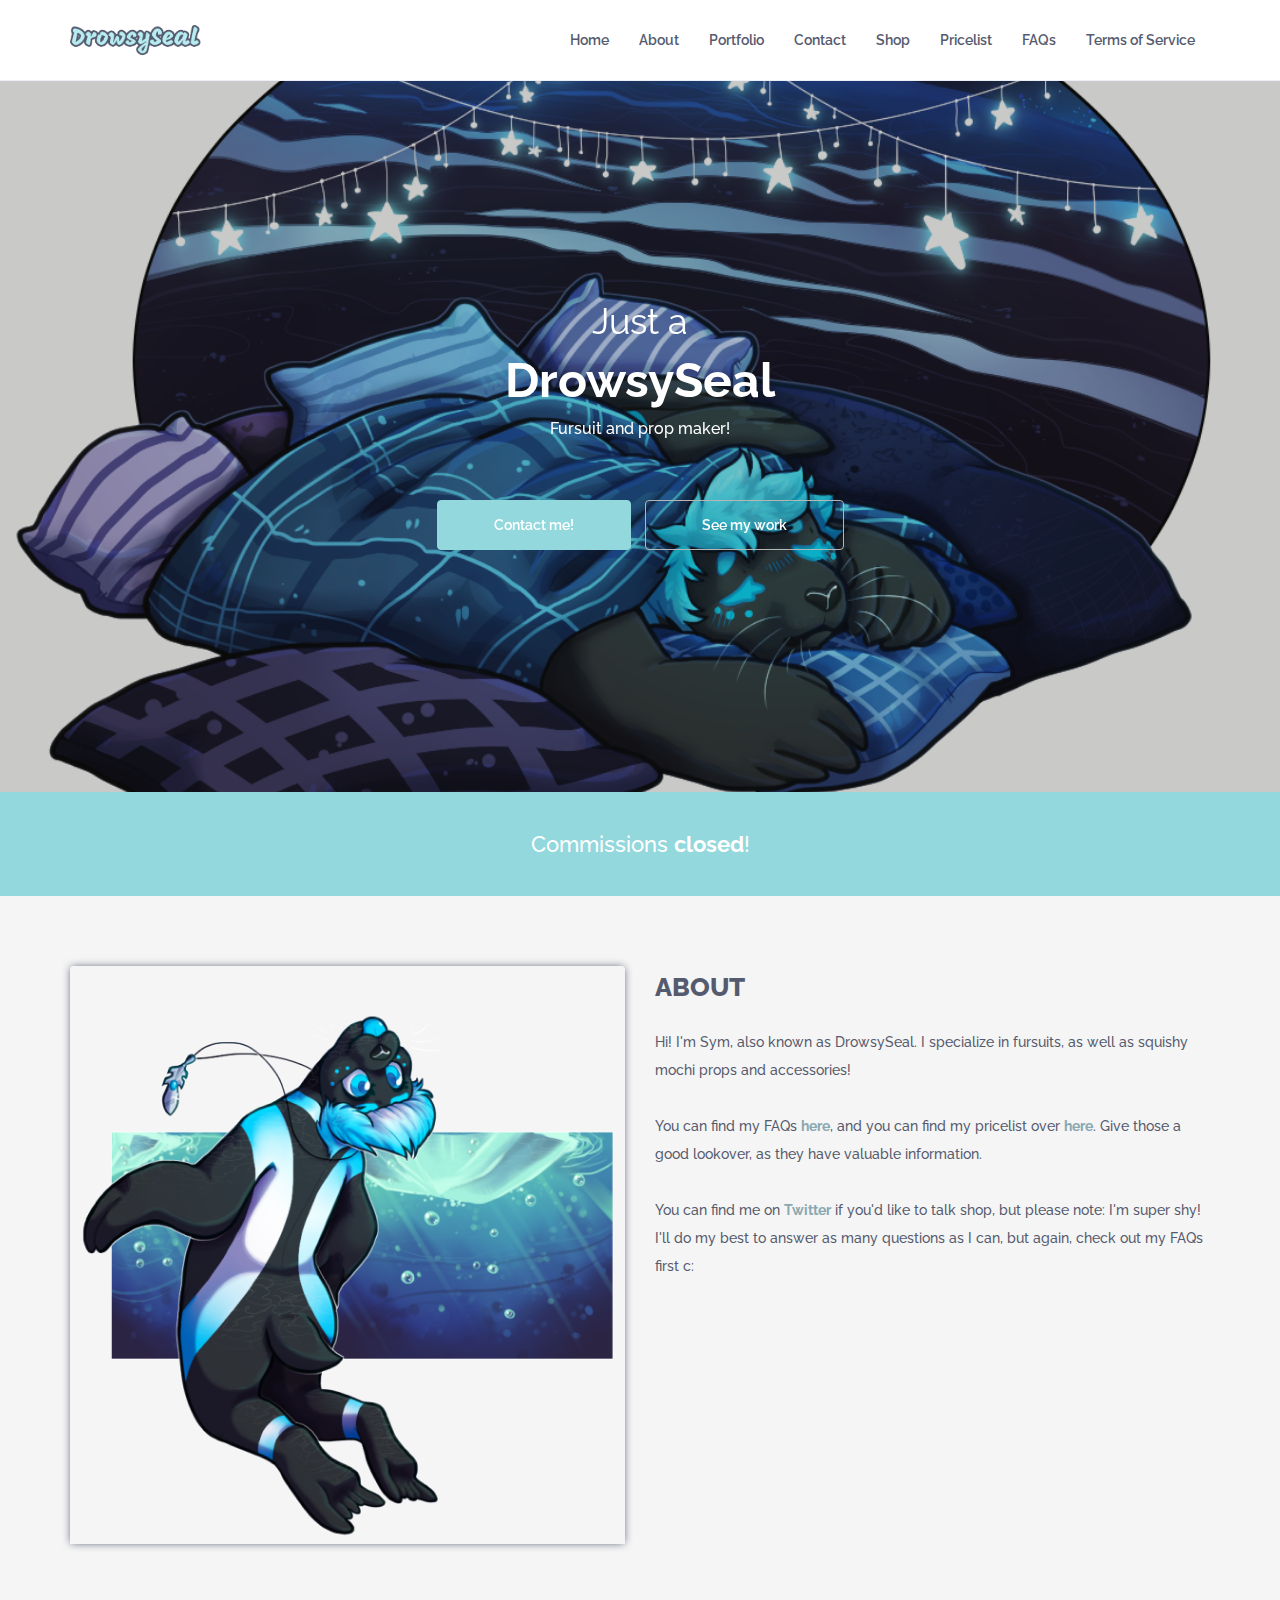
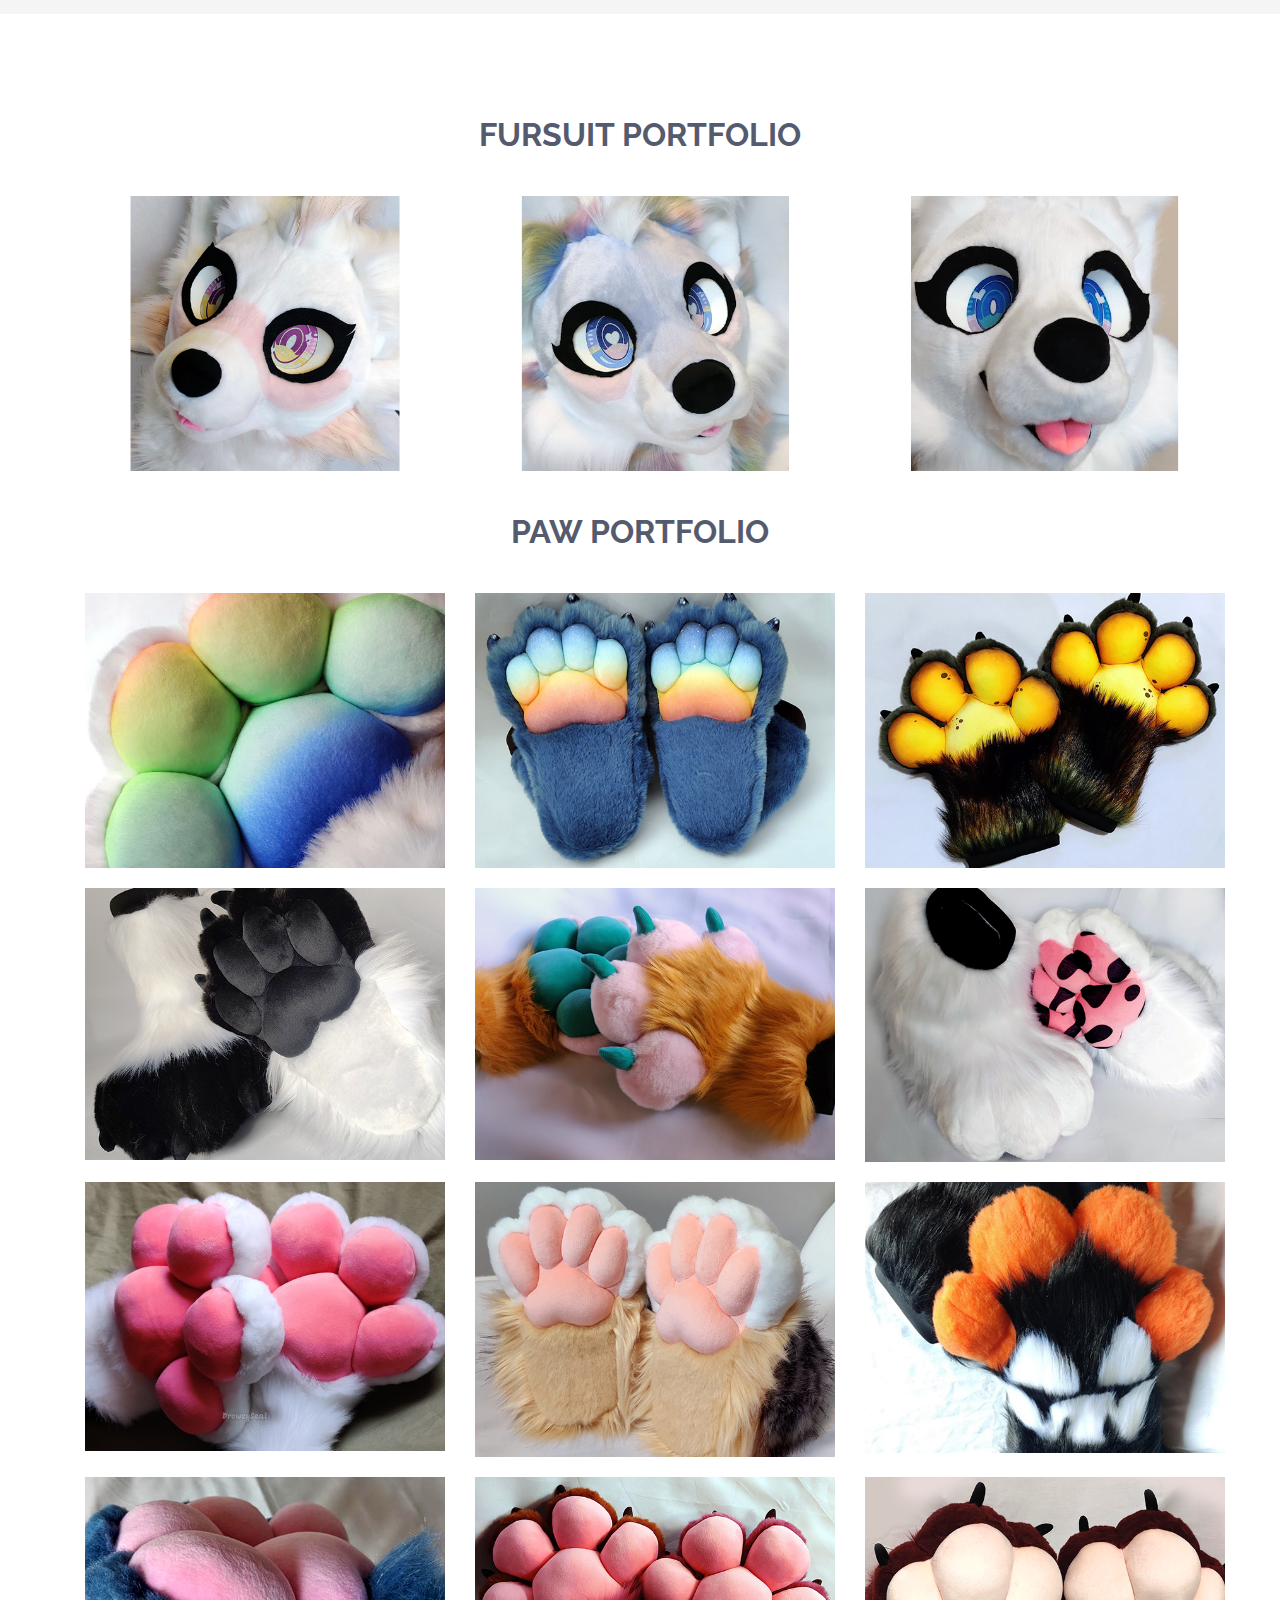
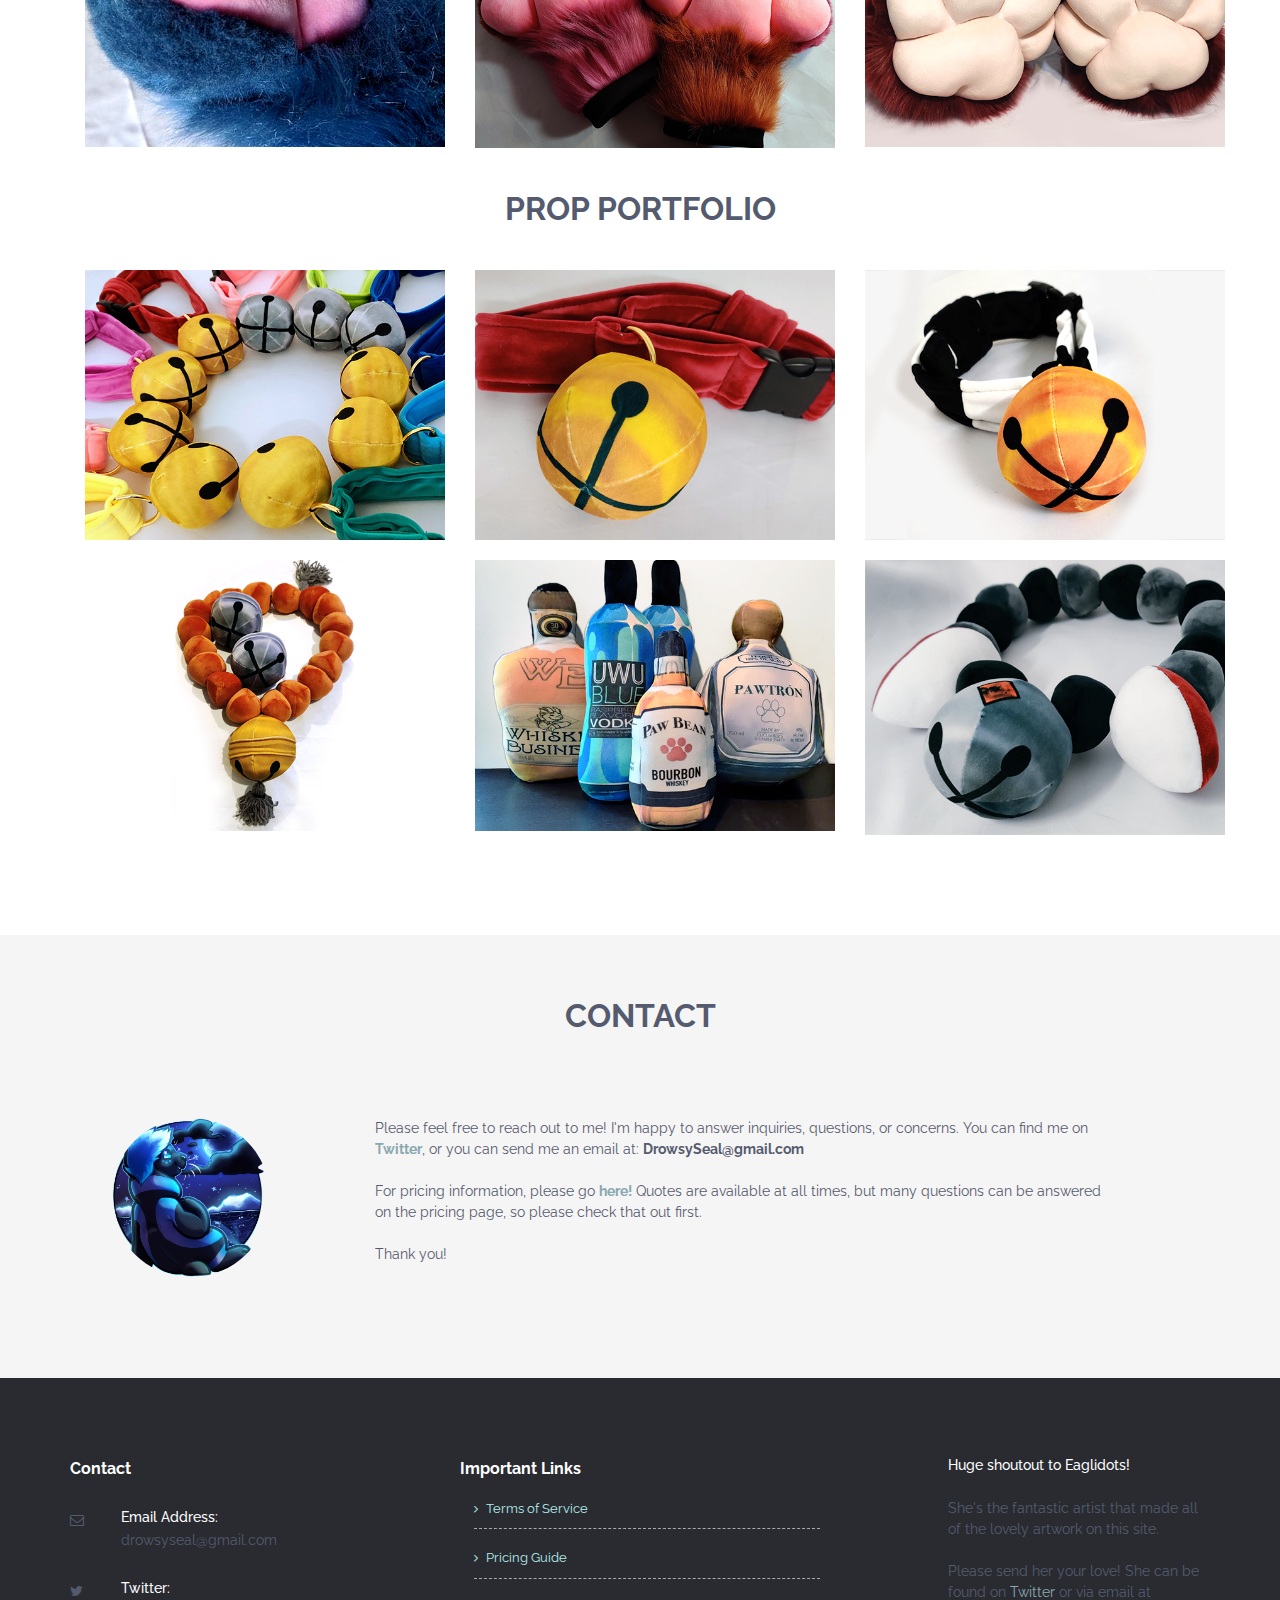
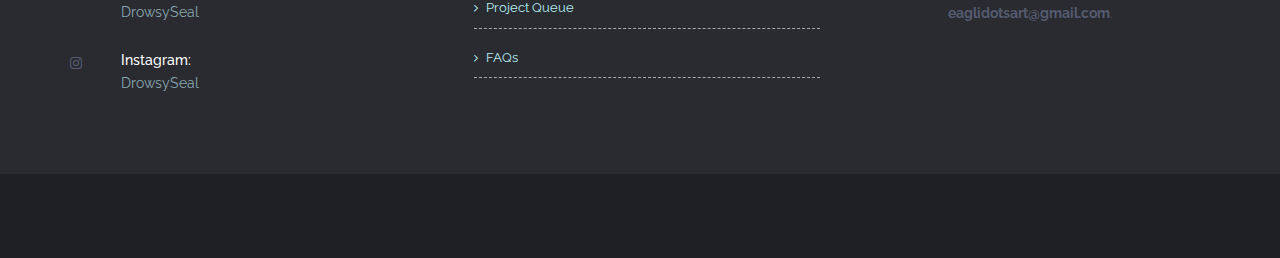
==== index.html @ 691f4ecc "Lil blurb" ====
<!doctype html>
<!--[if lt IE 7]>      <html class="no-js lt-ie9 lt-ie8 lt-ie7" lang=""> <![endif]-->
<!--[if IE 7]>         <html class="no-js lt-ie9 lt-ie8" lang=""> <![endif]-->
<!--[if IE 8]>         <html class="no-js lt-ie9" lang=""> <![endif]-->
<!--[if gt IE 8]><!--> <html class="no-js" lang="en"> <!--<![endif]-->
    <head>
        <meta charset="utf-8">
        <title>DrowsySeal</title>
        <meta name="description" content="">
        <meta name="viewport" content="width=device-width, initial-scale=1">
        <link rel="icon" type="image/png" href="favicon.ico">

        <!--Google Font link-->
        <link href="https://fonts.googleapis.com/css?family=Raleway:100,100i,200,200i,300,300i,400,400i,500,500i,600,600i,700,700i,800,800i,900,900i" rel="stylesheet">


        <link rel="stylesheet" href="assets/css/slick/slick.css"> 
        <link rel="stylesheet" href="assets/css/slick/slick-theme.css">
        <link rel="stylesheet" href="assets/css/animate.css">
        <link rel="stylesheet" href="assets/css/iconfont.css">
        <link rel="stylesheet" href="assets/css/font-awesome.min.css">
        <link rel="stylesheet" href="assets/css/bootstrap.css">
        <link rel="stylesheet" href="assets/css/magnific-popup.css">
        <link rel="stylesheet" href="assets/css/bootsnav.css">

        <!-- xsslider slider css -->


        <!--<link rel="stylesheet" href="assets/css/xsslider.css">-->




        <!--For Plugins external css-->
        <!--<link rel="stylesheet" href="assets/css/plugins.css" />-->

        <!--Theme custom css -->
        <link rel="stylesheet" href="assets/css/style.css">
        <!--<link rel="stylesheet" href="assets/css/colors/maron.css">-->

        <!--Theme Responsive css-->
        <link rel="stylesheet" href="assets/css/responsive.css" />

        <script src="assets/js/vendor/modernizr-2.8.3-respond-1.4.2.min.js"></script>
    </head>

    <body data-spy="scroll" data-target=".navbar-collapse">


        <!-- Preloader -->
        <div id="loading">
            <div id="loading-center">
                <div id="loading-center-absolute">
                    <div class="object" id="object_one"></div>
                    <div class="object" id="object_two"></div>
                    <div class="object" id="object_three"></div>
                    <div class="object" id="object_four"></div>
                </div>
            </div>
        </div><!--End off Preloader -->


        <div class="column">
            <!--Home page style-->


            <nav class="navbar navbar-default bootsnav navbar-fixed">
                <div class="container">
                    <!-- Start Header Navigation -->
                    <div class="navbar-header">
                        <button type="button" class="navbar-toggle" data-toggle="collapse" data-target="#navbar-menu">
                            <i class="fa fa-bars"></i>
                        </button>
                        <a class="navbar-brand" href="#home">
                            <img src="assets/images/logo.png" class="logo" alt="">
                            <!--<img src="assets/images/footer-logo.png" class="logo logo-scrolled" alt="">-->
                        </a>
                    </div>
                    <!-- End Header Navigation -->

                    <!-- navbar menu -->
                    <div class="collapse navbar-collapse" id="navbar-menu">
                        <ul class="nav navbar-nav navbar-right">
                            <li><a href="#home">Home</a></li>                  
                            <li><a href="#about">About</a></li>
                            <li><a href="#portfolio">Portfolio</a></li>
                            <li><a href="#contact">Contact</a></li>
                            <li><a href="https://drowsyseal.bigcartel.com/">Shop</a></li> 
                            <li><a href="/pricing.html">Pricelist</a></li> 
                            <li><a href="/faq.html">FAQs</a></li>  
                            <li><a href="/tos.html">Terms of Service</a></li>  
                        </ul>
                    </div><!-- /.navbar-collapse -->
                </div> 

            </nav>

            <!--Home Sections-->

            <section id="home" class="home bg-black fix">
                <div class="overlay"></div>
                <div class="container">
                    <div class="row">
                        <div class="main_home text-center">
                            <div class="col-md-12">
                                <div class="hello_slid">
                                    <div class="slid_item">
                                        <div class="home_text ">
                                            <h2 class="text-white">Just a</h2>
                                            <h1 class="text-white">DrowsySeal</h1>
                                            <h5 class="text-white">Fursuit and prop maker!</h3>
                                        </div>

                                        <div class="home_btns m-top-40" id="home-btns">
                                            <a href="#contact" class="btn btn-primary m-top-20">Contact me!</a>
                                            <a href="#portfolio" class="btn btn-default m-top-20">See my work</a>
                                        </div>
                                    </div><!-- End of slid item -->
                                </div>
                            </div>
                        </div>
                    </div><!--End of row-->
                </div><!--End of container -->
            </section> <!--End of Home Sections-->

            <div class=" fix bg-primary text-center p-top-40 p-bottom-30">
                <div class="col-md-12">
                    <h4 class="wow fadeInRight text-white" data-wow-duration="1s">
                        Commissions <strong>closed</strong>!
                    </h4>
                </div>
            </div>

            <!--About Section-->
            <section id="about" class="business bg-grey roomy-70">
                <div class="container">
                    <div class="row">
                        <div class="main_business">
                            <div class="col-md-6">
                                <div class="business_slid">
                                    <div class="slid_shap bg-grey"></div>
                                        <div class="business_item">
                                            <div class="business_img">
                                                <img src="assets/images/about-img.png" alt="Sym plush suit" />
                                            </div>
                                        </div>
                                </div>
                            </div>
                            
                            <div class="col-md-6">
                                <div class="business_item sm-m-top-50">
                                    <h2 class="text-uppercase">About</h2>
                                    <p class="m-top-20">Hi! I'm Sym, also known as DrowsySeal. I specialize in fursuits, as well as squishy mochi props and accessories!<br><br>

                                    You can find my FAQs <strong><a href="/faq.html">here</a></strong>, and you can find my pricelist over <strong><a href="/pricing.html">here</a></strong>. 
                                    Give those a good lookover, as they have valuable information.<br><br>

                                    You can find me on <strong><a href="https://twitter.com/DrowsySeal">Twitter</a></strong> if you'd like to talk shop, but please note: I'm super shy! 
                                    I'll do my best to answer as many questions as I can, but again, check out my FAQs first c:
                                    </p>
                                </div>
                            </div>
                        </div>
                    </div>
                </div>
            </section><!-- End of About section -->

            <!--Portfolio section-->
            <section id="portfolio" class="product">
                <div class="container">
                    <div class="main_product roomy-80">
                        <div class="head_title text-center fix">
                            <h2 class="text-uppercase">Fursuit Portfolio</h2>
                        </div>
                        <div class="item">
                            <div class="container">
                                <div class="row">
                                    <div class="col-sm-4">
                                        <div class="port_item xs-m-top-30">
                                            <div class="port_img">
                                                <img src="assets/images/shimmer.png" alt="" />
                                                <div class="port_overlay text-center">
                                                    <a href="assets/images/shimmer.png" class="popup-img">+</a>
                                                </div>
                                            </div>
                                        </div>
                                    </div>
                                    <div class="col-sm-4">
                                        <div class="port_item xs-m-top-30">
                                            <div class="port_img">
                                                <img src="assets/images/magicalgirl.jpg" alt="" />
                                                <div class="port_overlay text-center">
                                                    <a href="assets/images/magicalgirl.jpg" class="popup-img">+</a>
                                                </div>
                                            </div>
                                        </div>
                                    </div>
                                    <div class="col-sm-4">
                                        <div class="port_item xs-m-top-30">
                                            <div class="port_img">
                                                <img src="assets/images/whitecanine.jpg" alt="" />
                                                <div class="port_overlay text-center">
                                                    <a href="assets/images/whitecanine.jpg" class="popup-img">+</a>
                                                </div>
                                            </div>
                                        </div>
                                    </div>
                                    
                                </div>
                            </div>
                        </div>
                        <br><br>
                        <div class="head_title text-center fix">
                            <h2 class="text-uppercase">Paw Portfolio</h2>
                        </div>
                            <!-- Wrapper for slides -->
                                <div class="item active">
                                    <div class="container">
                                        <div class="row">
                                            <div class="col-sm-4">
                                                <div class="port_item xs-m-top-30">
                                                    <div class="port_img">
                                                        <img src="assets/images/rainbow.jpg" alt="" />
                                                        <div class="port_overlay text-center">
                                                            <a href="assets/images/rainbow.jpg" class="popup-img">+</a>
                                                        </div>
                                                    </div>
                                                </div>
                                            </div>
                                            <div class="col-sm-4">
                                                <div class="port_item xs-m-top-30">
                                                    <div class="port_img">
                                                        <img src="assets/images/sunset.jpg" alt="" />
                                                        <div class="port_overlay text-center">
                                                            <a href="assets/images/sunset.jpg" class="popup-img">+</a>
                                                        </div>
                                                    </div>
                                                </div>
                                            </div>
                                            <div class="col-sm-4">
                                                <div class="port_item xs-m-top-30">
                                                    <div class="port_img">
                                                        <img src="assets/images/pumpkin.jpg" alt="" />
                                                        <div class="port_overlay text-center">
                                                            <a href="assets/images/pumpkin.jpg" class="popup-img">+</a>
                                                        </div>
                                                    </div>
                                                </div>
                                            </div>
                                        </div>
                                    </div>
                                <br>
                                <div class="item">
                                    <div class="container">
                                        <div class="row">
                                            <div class="col-sm-4">
                                                <div class="port_item xs-m-top-30">
                                                    <div class="port_img">
                                                        <img src="assets/images/foxeh_blue.png" alt="" />
                                                        <div class="port_overlay text-center">
                                                            <a href="assets/images/foxeh_blue.png" class="popup-img">+</a>
                                                        </div>
                                                    </div>
                                                </div>
                                            </div>
                                            <div class="col-sm-4">
                                                <div class="port_item xs-m-top-30">
                                                    <div class="port_img">
                                                        <img src="assets/images/handpaws_Denny.jpg" alt="" />
                                                        <div class="port_overlay text-center">
                                                            <a href="assets/images/handpaws_Denny.jpg" class="popup-img">+</a>
                                                        </div>
                                                    </div>
                                                </div>
                                            </div>
                                            <div class="col-sm-4">
                                                <div class="port_item xs-m-top-30">
                                                    <div class="port_img">
                                                        <img src="assets/images/Spotty.jpg" alt="" />
                                                        <div class="port_overlay text-center">
                                                            <a href="assets/images/Spotty.jpg" class="popup-img">+</a>
                                                        </div>
                                                    </div>
                                                </div>
                                            </div>
                                        </div>
                                    </div>
                                </div>
                                <br>
                                <div class="item">
                                    <div class="container">
                                        <div class="row">
                                            <div class="col-sm-4">
                                                <div class="port_item xs-m-top-30">
                                                    <div class="port_img">
                                                        <img src="assets/images/handpaws_pm.png" alt="" />
                                                        <div class="port_overlay text-center">
                                                            <a href="assets/images/handpaws_pm.png" class="popup-img">+</a>
                                                        </div>
                                                    </div>
                                                </div>
                                            </div>
                                            <div class="col-sm-4">
                                                <div class="port_item xs-m-top-30">
                                                    <div class="port_img">
                                                        <img src="assets/images/beetlecat.jpg" alt="" />
                                                        <div class="port_overlay text-center">
                                                            <a href="assets/images/beetlecat.jpg" class="popup-img">+</a>
                                                        </div>
                                                    </div>
                                                </div>
                                            </div>
                                            <div class="col-sm-4">
                                                <div class="port_item xs-m-top-30">
                                                    <div class="port_img">
                                                        <img src="assets/images/handpaws_hw.jpg" alt="" />
                                                        <div class="port_overlay text-center">
                                                            <a href="assets/images/handpaws_hw.jpg" class="popup-img">+</a>
                                                        </div>
                                                    </div>
                                                </div>
                                            </div>
                                        </div>
                                    </div>
                                </div>
                                <br>
                                <div class="item">
                                    <div class="container">
                                        <div class="row">
                                            <div class="col-sm-4">
                                                <div class="port_item xs-m-top-30">
                                                    <div class="port_img">
                                                        <img src="assets/images/handpaws_closeup.png" alt="" />
                                                        <div class="port_overlay text-center">
                                                            <a href="assets/images/handpaws_closeup.png" class="popup-img">+</a>
                                                        </div>
                                                    </div>
                                                </div>
                                            </div>
                                            <div class="col-sm-4">
                                                <div class="port_item xs-m-top-30">
                                                    <div class="port_img">
                                                        <img src="assets/images/handpaws_IG.png" alt="" />
                                                        <div class="port_overlay text-center">
                                                            <a href="assets/images/handpaws_IG.png" class="popup-img">+</a>
                                                        </div>
                                                    </div>
                                                </div>
                                            </div>
                                            <div class="col-sm-4">
                                                <div class="port_item xs-m-top-30">
                                                    <div class="port_img">
                                                        <img src="assets/images/angryzack.png" alt="" />
                                                        <div class="port_overlay text-center">
                                                            <a href="assets/images/angryzack.png" class="popup-img">+</a>
                                                        </div>
                                                    </div>
                                                </div>
                                            </div> 
                                         </div>
                                     </div>
                                </div>
                                
                        </div>

                        <div class="head_title text-center fix">
                            <br><br>
                            <h2 class="text-uppercase">Prop Portfolio</h2>
                        </div>
                            <!-- Wrapper for slides -->
                                <div class="item active">
                                    <div class="container">
                                        <div class="row">
                                            <div class="col-sm-4">
                                                <div class="port_item xs-m-top-30">
                                                    <div class="port_img">
                                                        <img src="assets/images/collars_all.jpg" alt="" />
                                                        <div class="port_overlay text-center">
                                                            <a href="assets/images/collars_all.jpg" class="popup-img">+</a>
                                                        </div>
                                                    </div>
                                                </div>
                                            </div>
                                            <div class="col-sm-4">
                                                <div class="port_item xs-m-top-30">
                                                    <div class="port_img">
                                                        <img src="assets/images/collar_red.jpg" alt="" />
                                                        <div class="port_overlay text-center">
                                                            <a href="assets/images/collar_red.jpg" class="popup-img">+</a>
                                                        </div>
                                                    </div>
                                                </div>
                                            </div>
                                            <div class="col-sm-4">
                                                <div class="port_item xs-m-top-30">
                                                    <div class="port_img">
                                                        <img src="assets/images/Jackodoll.png" alt="" />
                                                        <div class="port_overlay text-center">
                                                            <a href="assets/images/Jackodoll.png" class="popup-img">+</a>
                                                        </div>
                                                    </div>
                                                </div>
                                            </div>
                                        </div>
                                    </div>
                                </div><br>
                                <div class="item">
                                    <div class="container">
                                        <div class="row">
                                            <div class="col-sm-4">
                                                <div class="port_item xs-m-top-30">
                                                    <div class="port_img">
                                                        <img src="assets/images/harledane92.png" alt="" />
                                                        <div class="port_overlay text-center">
                                                            <a href="assets/images/harledane92.png" class="popup-img">+</a>
                                                        </div>
                                                    </div>
                                                </div>
                                            </div>
                                            <div class="col-sm-4">
                                                <div class="port_item xs-m-top-30">
                                                    <div class="port_img">
                                                        <img src="assets/images/booze_all.png" alt="" />
                                                        <div class="port_overlay text-center">
                                                            <a href="assets/images/booze_all.png" class="popup-img">+</a>
                                                        </div>
                                                    </div>
                                                </div>
                                            </div>
                                            <div class="col-sm-4">
                                                <div class="port_item xs-m-top-30">
                                                    <div class="port_img">
                                                        <img src="assets/images/greyrooms.png" alt="" />
                                                        <div class="port_overlay text-center">
                                                            <a href="assets/images/greyrooms.png" class="popup-img">+</a>
                                                        </div>
                                                    </div>
                                                </div>
                                            </div>
                                        </div>
                                    </div>
                                </div>
                                <br>
                </div><!-- End off container -->
            </section><!-- End off Product section -->



            <!--Contact section-->
            <section id="contact" class="test bg-grey roomy-60 fix">
                <div class="container">
                    <div class="row">                        
                        <div class="main_test fix">

                            <div class="col-md-12 col-sm-12 col-xs-12">
                                <div class="head_title text-center fix">
                                    <h2 class="text-uppercase">Contact</h2>
                                </div>
                            </div>

                            <div class="col-md-12">
                                <div class="test_item fix">
                                    <div class="item_img">
                                        <img class="img-circle" src="assets/images/sym.png" alt="" />
                                    </div>

                                    <div class="item_text">
                                        <p>Please feel free to reach out to me! I'm happy to answer inquiries, questions, or concerns. You can find me on <strong><a href="https://twitter.com/DrowsySeal">Twitter</a></strong>,
                                            or you can send me an email at: <strong>DrowsySeal@gmail.com</strong><br>
                                        <br>
                                        For pricing information, please go <strong><a href="/pricing.html">here!</a></strong> Quotes are available at all times, but many questions can be answered on the pricing page,
                                        so please check that out first. <br><br>Thank you!</p>
                                    </div>
                                </div>
                            </div>
                        </div>
                    </div>
                </div>
            </section><!-- End of contact section -->


            <footer id="footer" class="footer bg-black p-top-80">
                <!--<div class="action-lage"></div>-->
                <div class="container">
                    <div class="row">
                        <div class="widget_area">
                            <div class="col-md-4">
                                <div class="widget_item widget_about">
                                    <h5 class="text-white">Contact</h5>
                                    <div class="widget_ab_item m-top-30">
                                        <div class="item_icon"><i class="fa fa-envelope-o"></i></div>
                                        <div class="widget_ab_item_text">
                                            <h6 class="text-white">Email Address:</h6>
                                            <p>drowsyseal@gmail.com</p>
                                        </div>
                                    </div>
                                    <div class="widget_ab_item m-top-30">
                                        <div class="item_icon"><i class="fa fa-twitter"></i></div>
                                        <div class="widget_ab_item_text">
                                            <h6 class="text-white">Twitter:</h6>
                                            <p><a href="https://twitter.com/DrowsySeal">DrowsySeal</a></p>
                                        </div>
                                    </div>
                                    <div class="widget_ab_item m-top-30">
                                        <div class="item_icon"><i class="fa fa-instagram"></i></div>
                                        <div class="widget_ab_item_text">
                                            <h6 class="text-white">Instagram:</h6>
                                            <p><a href="https://www.instagram.com/drowsyseal/">DrowsySeal</a></p>
                                        </div>
                                    </div>
                                </div><!-- End off widget item -->
                            </div><!-- End off col-md-3 -->

                            

                            <div class="col-md-4">
                                <div class="widget_item widget_service sm-m-top-50">
                                    <h5 class="text-white">Important Links</h5>
                                    <ul class="m-top-20">
                                        <li class="m-top-20"><a href="/tos.html"><i class="fa fa-angle-right"></i> Terms of Service</a></li>
                                        <li class="m-top-20"><a href="/pricing.html"><i class="fa fa-angle-right"></i> Pricing Guide</a></li>
                                        <li class="m-top-20"><a href="https://trello.com/b/gonT1G1E/commissions"><i class="fa fa-angle-right"></i> Project Queue</a></li>
                                        <li class="m-top-20"><a href="/faq.html"><i class="fa fa-angle-right"></i> FAQs</a></li>
                                    </ul>
                                </div><!-- End off widget item -->
                            </div><!-- End off col-md-3 -->

                            <div class="col-md-1">
                                <!-- placeholder whoops -->
                            </div><!-- End off col-md-3 -->

                            <div class="col-md-3">
                                <div class="widget_item widget_service sm-m-top-50">
                                    <div class="widget_ab_item_text">
                                        <h6 class="text-white">Huge shoutout to Eaglidots!</h6><br>
                                        <p>She's the fantastic artist that made all of the lovely artwork on this site.
                                            <br><br>Please send her your love! She can be found on <a href="https://twitter.com/eaglidots">Twitter</a> or via email at <strong>eaglidotsart@gmail.com</strong>.
                                        </p>
                                    </div>
                                    
                                </div><!-- End off widget item -->
                            </div><!-- End off col-md-3 -->

                        </div>
                    </div>
                </div>
                <div class="main_footer fix bg-mega text-center p-top-40 p-bottom-30 m-top-80">
                    <div class="col-md-12">
                        <p class="wow fadeInRight" data-wow-duration="1s">
                            © 2022 DrowsySeal
                        </p>
                    </div>
                </div>
            </footer>

        </div>

        <!-- JS includes -->

        <script src="assets/js/vendor/jquery-1.11.2.min.js"></script>
        <script src="assets/js/vendor/bootstrap.min.js"></script>

        <script src="assets/js/owl.carousel.min.js"></script>
        <script src="assets/js/jquery.magnific-popup.js"></script>
        <script src="assets/js/jquery.easing.1.3.js"></script>
        <script src="assets/css/slick/slick.js"></script>
        <script src="assets/css/slick/slick.min.js"></script>
        <script src="assets/js/jquery.collapse.js"></script>
        <script src="assets/js/bootsnav.js"></script>



        <script src="assets/js/plugins.js"></script>
        <script src="assets/js/main.js"></script>

    </body>
</html>
---- assets/css/iconfont.css ----
/*********************************************************************

*  Icon pack: bootstrapThemesCo-icon
*  This Icon pack created by: http://bootstrapthemes.co
*
*  Please keep this disclaimer with my code if you use it. Thanks. :-)
*  Got feedback or questions, ask here:
*  https://github.com/bootstrapthemesco/bootstrapthemes.co/issues

*********************************************************************/

@font-face {
    font-family: 'bootstrapThemesCo-icon';
    src:    url('../fonts/bootstrapThemesCo-icon.eot?dcpptv');
    src:    url('../fonts/bootstrapThemesCo-icon.eot?dcpptv#iefix') format('embedded-opentype'),
        url('../fonts/bootstrapThemesCo-icon.ttf?dcpptv') format('truetype'),
        url('../fonts/bootstrapThemesCo-icon.woff?dcpptv') format('woff'),
        url('../fonts/bootstrapThemesCo-icon.svg?dcpptv#bootstrapThemesCo-icon') format('svg');
    font-weight: normal;
    font-style: normal;
}

.icon {
    /* use !important to prevent issues with browser extensions that change fonts */
    font-family: 'bootstrapThemesCo-icon' !important;
    speak: none;
    font-style: normal;
    font-weight: normal;
    font-variant: normal;
    text-transform: none;
    line-height: 1;

    /* Better Font Rendering =========== */
    -webkit-font-smoothing: antialiased;
    -moz-osx-font-smoothing: grayscale;
}

.icon-agenda:before {
    content: "\eaca";
}
.icon-art:before {
    content: "\eacb";
}
.icon-picture2:before {
    content: "\e827";
}
.icon-bag:before {
    content: "\eacc";
}
.icon-eccommerce:before {
    content: "\eacf";
}
.icon-clock3:before {
    content: "\ead0";
}
.icon-clothes:before {
    content: "\ead1";
}
.icon-commerce-1:before {
    content: "\ead2";
}
.icon-commerce2:before {
    content: "\ead3";
}
.icon-computer2:before {
    content: "\ead4";
}
.icon-crown:before {
    content: "\ead5";
}
.icon-cup:before {
    content: "\ead6";
}
.icon-resturent:before {
    content: "\ead7";
}
.icon-birthday:before {
    content: "\ead8";
}
.icon-drinks:before {
    content: "\ead9";
}
.icon-drinks1:before {
    content: "\eada";
}
.icon-cup1:before {
    content: "\eadb";
}
.icon-pizza1:before {
    content: "\eadc";
}
.icon-bear1:before {
    content: "\eadd";
}
.icon-burger:before {
    content: "\eade";
}
.icon-food-9:before {
    content: "\eadf";
}
.icon-food-10:before {
    content: "\eae0";
}
.icon-food-11:before {
    content: "\eae1";
}
.icon-food-12:before {
    content: "\eae2";
}
.icon-food:before {
    content: "\eae3";
}
.icon-home2:before {
    content: "\eae4";
}
.icon-justice:before {
    content: "\eae5";
}
.icon-light-1:before {
    content: "\eae6";
}
.icon-light:before {
    content: "\eae7";
}
.icon-medical-12:before {
    content: "\eae8";
}
.icon-medical-22:before {
    content: "\eae9";
}
.icon-medical2:before {
    content: "\eaea";
}
.icon-money2:before {
    content: "\eaeb";
}
.icon-mountain:before {
    content: "\eaec";
}
.icon-multimedia-12:before {
    content: "\eaed";
}
.icon-multimedia2:before {
    content: "\eaee";
}
.icon-music-1:before {
    content: "\eaef";
}
.icon-music-2:before {
    content: "\eaf0";
}
.icon-music:before {
    content: "\eaf1";
}
.icon-party-1:before {
    content: "\eaf2";
}
.icon-party:before {
    content: "\eaf3";
}
.icon-people-14:before {
    content: "\eaf4";
}
.icon-people-22:before {
    content: "\eaf5";
}
.icon-people-32:before {
    content: "\eaf6";
}
.icon-people-42:before {
    content: "\eaf7";
}
.icon-people:before {
    content: "\eaf8";
}
.icon-planet:before {
    content: "\eaf9";
}
.icon-present:before {
    content: "\eafa";
}
.icon-restaurant-1:before {
    content: "\eafb";
}
.icon-restaurant2:before {
    content: "\eafc";
}
.icon-science-1:before {
    content: "\eafd";
}
.icon-science:before {
    content: "\eafe";
}
.icon-shapes:before {
    content: "\eaff";
}
.icon-size:before {
    content: "\eb00";
}
.icon-technology-12:before {
    content: "\eb02";
}
.icon-technology-22:before {
    content: "\eb03";
}
.icon-technology:before {
    content: "\eb04";
}
.icon-tool-12:before {
    content: "\eb05";
}
.icon-tool-22:before {
    content: "\eb06";
}
.icon-tool-32:before {
    content: "\eb07";
}
.icon-tool:before {
    content: "\eb08";
}
.icon-typography:before {
    content: "\eb09";
}
.icon-vintage-1:before {
    content: "\eb0a";
}
.icon-vintage-2:before {
    content: "\eb0b";
}
.icon-vintage2:before {
    content: "\eb0c";
}
.icon-wrench:before {
    content: "\eb0d";
}
.icon-bank31:before {
    content: "\e902";
}
.icon-bank45:before {
    content: "\e903";
}
.icon-bank53:before {
    content: "\e904";
}
.icon-bank110:before {
    content: "\e905";
}
.icon-bank111:before {
    content: "\e906";
}
.icon-cards3:before {
    content: "\e907";
}
.icon-bank48:before {
    content: "\e908";
}
.icon-money-6:before {
    content: "\e909";
}
.icon-id19:before {
    content: "\e90a";
}
.icon-cellphone:before {
    content: "\e90b";
}
.icon-money-7:before {
    content: "\e90c";
}
.icon-id-card42:before {
    content: "\e90d";
}
.icon-business-20:before {
    content: "\e90e";
}
.icon-business-17:before {
    content: "\e90f";
}
.icon-money385:before {
    content: "\e910";
}
.icon-debit-card15:before {
    content: "\e911";
}
.icon-credit-card31:before {
    content: "\e912";
}
.icon-business-18:before {
    content: "\e913";
}
.icon-payment-method9:before {
    content: "\e914";
}
.icon-money383:before {
    content: "\e9a3";
}
.icon-cash3:before {
    content: "\e915";
}
.icon-currency43:before {
    content: "\e916";
}
.icon-money-14:before {
    content: "\e917";
}
.icon-money-1:before {
    content: "\e91a";
}
.icon-money389:before {
    content: "\e9a5";
}
.icon-currency31:before {
    content: "\e967";
}
.icon-currency33:before {
    content: "\e968";
}
.icon-dollar-symbol10:before {
    content: "\e972";
}
.icon-business-210:before {
    content: "\eace";
}
.icon-dollar-symbol17:before {
    content: "\e973";
}
.icon-archives:before {
    content: "\e91b";
}
.icon-light-bulb53:before {
    content: "\e991";
}
.icon-money:before {
    content: "\ea64";
}
.icon-paper:before {
    content: "\e91c";
}
.icon-id-card9:before {
    content: "\e91d";
}
.icon-business-5:before {
    content: "\e91e";
}
.icon-business-22:before {
    content: "\e91f";
}
.icon-license:before {
    content: "\e822";
}
.icon-beach:before {
    content: "\e920";
}
.icon-baggage29:before {
    content: "\e921";
}
.icon-bag73:before {
    content: "\e922";
}
.icon-bank24:before {
    content: "\e923";
}
.icon-bank106:before {
    content: "\e925";
}
.icon-business-110:before {
    content: "\eacd";
}
.icon-graphs4:before {
    content: "\e926";
}
.icon-graphic78:before {
    content: "\e929";
}
.icon-line-graphic9:before {
    content: "\e92a";
}
.icon-business-30:before {
    content: "\e92b";
}
.icon-graphic:before {
    content: "\e92c";
}
.icon-business-9:before {
    content: "\e92e";
}
.icon-business-26:before {
    content: "\e931";
}
.icon-stats47:before {
    content: "\e933";
}
.icon-stats42:before {
    content: "\e934";
}
.icon-data56:before {
    content: "\e935";
}
.icon-line-graphic8:before {
    content: "\e936";
}
.icon-business72:before {
    content: "\e937";
}
.icon-monitor:before {
    content: "\e938";
}
.icon-arrow-1:before {
    content: "\e939";
}
.icon-computer:before {
    content: "\e93a";
}
.icon-business-8:before {
    content: "\e93b";
}
.icon-basket36:before {
    content: "\e93f";
}
.icon-bill10:before {
    content: "\e940";
}
.icon-bill13:before {
    content: "\e941";
}
.icon-briefcase30:before {
    content: "\e942";
}
.icon-building112:before {
    content: "\e94a";
}
.icon-building134:before {
    content: "\e94b";
}
.icon-building143:before {
    content: "\e94c";
}
.icon-business15:before {
    content: "\e94d";
}
.icon-business70:before {
    content: "\e94e";
}
.icon-businessman30:before {
    content: "\e94f";
}
.icon-businessman285:before {
    content: "\e950";
}
.icon-butchery:before {
    content: "\e951";
}
.icon-case3:before {
    content: "\e952";
}
.icon-chart6:before {
    content: "\e953";
}
.icon-circular-arrows9:before {
    content: "\e954";
}
.icon-city39:before {
    content: "\e955";
}
.icon-closed3:before {
    content: "\e956";
}
.icon-cloud-storage9:before {
    content: "\e957";
}
.icon-coffee-cup5:before {
    content: "\e958";
}
.icon-cogwheel50:before {
    content: "\e959";
}
.icon-cogwheels16:before {
    content: "\e95a";
}
.icon-coin:before {
    content: "\e95b";
}
.icon-computer-screen50:before {
    content: "\e95c";
}
.icon-computer-screen19:before {
    content: "\e95d";
}
.icon-computer-screen20:before {
    content: "\e95e";
}
.icon-computer-screen22:before {
    content: "\e95f";
}
.icon-credit-card28:before {
    content: "\e960";
}
.icon-computer-screen21:before {
    content: "\e962";
}
.icon-computer-screen49:before {
    content: "\e965";
}
.icon-computering:before {
    content: "\e966";
}
.icon-curriculum4:before {
    content: "\e969";
}
.icon-customer-service8:before {
    content: "\e96a";
}
.icon-cute:before {
    content: "\e96b";
}
.icon-data63:before {
    content: "\e96c";
}
.icon-delivery48:before {
    content: "\e96d";
}
.icon-dessert45:before {
    content: "\e96e";
}
.icon-diamond6:before {
    content: "\e96f";
}
.icon-document286:before {
    content: "\e970";
}
.icon-file273:before {
    content: "\e977";
}
.icon-file294:before {
    content: "\e978";
}
.icon-file322:before {
    content: "\e979";
}
.icon-folder61:before {
    content: "\e97a";
}
.icon-game91:before {
    content: "\e97b";
}
.icon-garbage43:before {
    content: "\e97c";
}
.icon-golden4:before {
    content: "\e97d";
}
.icon-graph36:before {
    content: "\e97e";
}
.icon-graphic75:before {
    content: "\e97f";
}
.icon-group47:before {
    content: "\e980";
}
.icon-handshake5:before {
    content: "\e981";
}
.icon-handshake7:before {
    content: "\e982";
}
.icon-heart388:before {
    content: "\e983";
}
.icon-heart389:before {
    content: "\e984";
}
.icon-heater1:before {
    content: "\e985";
}
.icon-human57:before {
    content: "\e988";
}
.icon-industrial8:before {
    content: "\e989";
}
.icon-industrial20:before {
    content: "\e98a";
}
.icon-industry7:before {
    content: "\e98b";
}
.icon-insect31:before {
    content: "\e98c";
}
.icon-lamp43:before {
    content: "\e98d";
}
.icon-letter124:before {
    content: "\e98e";
}
.icon-money514:before {
    content: "\e9aa";
}
.icon-letters24:before {
    content: "\e98f";
}
.icon-envelope126:before {
    content: "\e975";
}
.icon-check-1:before {
    content: "\ea13";
}
.icon-mail113:before {
    content: "\e998";
}
.icon-levels5:before {
    content: "\e990";
}
.icon-lock133:before {
    content: "\e992";
}
.icon-logistics16:before {
    content: "\e993";
}
.icon-logistics51:before {
    content: "\e994";
}
.icon-loudspeaker30:before {
    content: "\e995";
}
.icon-magnifying-glass66:before {
    content: "\e996";
}
.icon-magnifying-glass86:before {
    content: "\e997";
}
.icon-man78:before {
    content: "\e999";
}
.icon-man523:before {
    content: "\e99a";
}
.icon-managers:before {
    content: "\e99b";
}
.icon-map12:before {
    content: "\e99c";
}
.icon-market13:before {
    content: "\e99d";
}
.icon-men24:before {
    content: "\e99f";
}
.icon-men56:before {
    content: "\e9a0";
}
.icon-milk6:before {
    content: "\e9a1";
}
.icon-money210:before {
    content: "\e9a2";
}
.icon-money409:before {
    content: "\e9a6";
}
.icon-money441:before {
    content: "\e9a8";
}
.icon-money502:before {
    content: "\e9a9";
}
.icon-money386:before {
    content: "\e9a4";
}
.icon-money570:before {
    content: "\e9ab";
}
.icon-multimedia-option25:before {
    content: "\e9ac";
}
.icon-news20:before {
    content: "\e9ad";
}
.icon-notepad23:before {
    content: "\e9ae";
}
.icon-package28:before {
    content: "\e9af";
}
.icon-paperclip1:before {
    content: "\e9b0";
}
.icon-payment-method8:before {
    content: "\e9b1";
}
.icon-pencil157:before {
    content: "\e9b2";
}
.icon-percentage3:before {
    content: "\e9b3";
}
.icon-person256:before {
    content: "\e9b4";
}
.icon-phone34:before {
    content: "\e9b5";
}
.icon-pin139:before {
    content: "\e9b6";
}
.icon-printed3:before {
    content: "\e9b7";
}
.icon-profession10:before {
    content: "\e9b9";
}
.icon-professional4:before {
    content: "\e9ba";
}
.icon-professional5:before {
    content: "\e9bb";
}
.icon-real-estate2:before {
    content: "\e9bc";
}
.icon-save13:before {
    content: "\e9bd";
}
.icon-scarecrow2:before {
    content: "\e9be";
}
.icon-settings18:before {
    content: "\e9bf";
}
.icon-supermarket39:before {
    content: "\e9cf";
}
.icon-supermarket41:before {
    content: "\e9d0";
}
.icon-shopper22:before {
    content: "\e9c2";
}
.icon-shopping-basket8:before {
    content: "\e9c3";
}
.icon-shopping-1:before {
    content: "\ea85";
}
.icon-shopping1:before {
    content: "\e9c4";
}
.icon-shopping2:before {
    content: "\e9c5";
}
.icon-smartphone260:before {
    content: "\e9c6";
}
.icon-spam:before {
    content: "\e9c7";
}
.icon-speech-bubble68:before {
    content: "\e9c8";
}
.icon-speech-bubble142:before {
    content: "\e9c9";
}
.icon-stats56:before {
    content: "\e9cb";
}
.icon-stick-man200:before {
    content: "\e9cc";
}
.icon-shop:before {
    content: "\e9c0";
}
.icon-store19:before {
    content: "\e9cd";
}
.icon-house85:before {
    content: "\e987";
}
.icon-business-10:before {
    content: "\ea02";
}
.icon-suitcase89:before {
    content: "\e9ce";
}
.icon-money421:before {
    content: "\e9a7";
}
.icon-tag20:before {
    content: "\e9d2";
}
.icon-targeting11:before {
    content: "\e9d3";
}
.icon-worker51:before {
    content: "\e9ea";
}
.icon-telemarketer6:before {
    content: "\e9d4";
}
.icon-telemarketer32:before {
    content: "\e9d5";
}
.icon-telephone197:before {
    content: "\e9d6";
}
.icon-telephone208:before {
    content: "\e9d7";
}
.icon-printer13:before {
    content: "\e9b8";
}
.icon-tool294:before {
    content: "\e9d8";
}
.icon-tool724:before {
    content: "\e9d9";
}
.icon-tool800:before {
    content: "\e9da";
}
.icon-tool1074:before {
    content: "\e9db";
}
.icon-transport224:before {
    content: "\e9dc";
}
.icon-transport796:before {
    content: "\e9dd";
}
.icon-transport1088:before {
    content: "\e9de";
}
.icon-transport1089:before {
    content: "\e9df";
}
.icon-triangle25:before {
    content: "\e9e0";
}
.icon-user216:before {
    content: "\e9e1";
}
.icon-vacations2:before {
    content: "\e9e2";
}
.icon-white79:before {
    content: "\e9e4";
}
.icon-winner64:before {
    content: "\e9e5";
}
.icon-woman243:before {
    content: "\e9e6";
}
.icon-worker:before {
    content: "\e9e7";
}
.icon-worker43:before {
    content: "\e9e8";
}
.icon-worker44:before {
    content: "\e9e9";
}
.icon-working15:before {
    content: "\e9eb";
}
.icon-world80:before {
    content: "\e9ec";
}
.icon-arrows-1:before {
    content: "\e9ed";
}
.icon-arrows-2:before {
    content: "\e9ee";
}
.icon-arrows-3:before {
    content: "\e9ef";
}
.icon-arrows:before {
    content: "\e9f0";
}
.icon-avatar:before {
    content: "\e9f1";
}
.icon-ball:before {
    content: "\e9f2";
}
.icon-box:before {
    content: "\e9f3";
}
.icon-boxes:before {
    content: "\e9f4";
}
.icon-building:before {
    content: "\e9f5";
}
.icon-buildings-1:before {
    content: "\e9f6";
}
.icon-buildings-2:before {
    content: "\e9f7";
}
.icon-buildings-3:before {
    content: "\e9f8";
}
.icon-buildings-4:before {
    content: "\e9f9";
}
.icon-buildings-5:before {
    content: "\e9fa";
}
.icon-buildings:before {
    content: "\e9fb";
}
.icon-business-1:before {
    content: "\e9fc";
}
.icon-business-2:before {
    content: "\e9fd";
}
.icon-business-3:before {
    content: "\e9fe";
}
.icon-business-4:before {
    content: "\e9ff";
}
.icon-business-6:before {
    content: "\ea00";
}
.icon-business-7:before {
    content: "\ea01";
}
.icon-business-11:before {
    content: "\ea03";
}
.icon-business-12:before {
    content: "\ea04";
}
.icon-business-13:before {
    content: "\ea05";
}
.icon-business-14:before {
    content: "\ea06";
}
.icon-business-15:before {
    content: "\ea07";
}
.icon-business-19:before {
    content: "\ea08";
}
.icon-business-21:before {
    content: "\ea09";
}
.icon-business-24:before {
    content: "\ea0b";
}
.icon-business-25:before {
    content: "\ea0c";
}
.icon-business-27:before {
    content: "\ea0d";
}
.icon-business-29:before {
    content: "\ea0f";
}
.icon-business-32:before {
    content: "\ea10";
}
.icon-business-33:before {
    content: "\ea11";
}
.icon-business:before {
    content: "\ea12";
}
.icon-check:before {
    content: "\ea14";
}
.icon-circle-4:before {
    content: "\ea15";
}
.icon-circle:before {
    content: "\ea16";
}
.icon-city:before {
    content: "\ea17";
}
.icon-clock-1:before {
    content: "\ea18";
}
.icon-clock:before {
    content: "\ea19";
}
.icon-coins-1:before {
    content: "\ea1a";
}
.icon-coins-2:before {
    content: "\ea1b";
}
.icon-coins-3:before {
    content: "\ea1c";
}
.icon-coins:before {
    content: "\ea1d";
}
.icon-commerce:before {
    content: "\ea1e";
}
.icon-computer-1:before {
    content: "\ea1f";
}
.icon-computer-2:before {
    content: "\ea20";
}
.icon-computer-3:before {
    content: "\ea21";
}
.icon-computer-4:before {
    content: "\ea22";
}
.icon-computer-5:before {
    content: "\ea23";
}
.icon-computer-6:before {
    content: "\ea24";
}
.icon-computer-7:before {
    content: "\ea25";
}
.icon-computer-8:before {
    content: "\ea26";
}
.icon-connection-1:before {
    content: "\ea27";
}
.icon-connection:before {
    content: "\ea29";
}
.icon-construction-1:before {
    content: "\ea2a";
}
.icon-construction-2:before {
    content: "\ea2b";
}
.icon-construction-3:before {
    content: "\ea2c";
}
.icon-construction-4:before {
    content: "\ea2d";
}
.icon-construction-5:before {
    content: "\ea2e";
}
.icon-construction-6:before {
    content: "\ea2f";
}
.icon-construction-7:before {
    content: "\ea30";
}
.icon-construction-8:before {
    content: "\ea31";
}
.icon-construction-9:before {
    content: "\ea32";
}
.icon-construction-10:before {
    content: "\ea33";
}
.icon-construction-11:before {
    content: "\ea34";
}
.icon-construction2:before {
    content: "\ea35";
}
.icon-cut-1:before {
    content: "\ea36";
}
.icon-cut:before {
    content: "\ea37";
}
.icon-database:before {
    content: "\ea38";
}
.icon-farm:before {
    content: "\ea39";
}
.icon-folder:before {
    content: "\ea3a";
}
.icon-game-1:before {
    content: "\ea3b";
}
.icon-game-2:before {
    content: "\ea3c";
}
.icon-game:before {
    content: "\ea3d";
}
.icon-gear:before {
    content: "\ea3e";
}
.icon-gym:before {
    content: "\ea3f";
}
.icon-health:before {
    content: "\ea40";
}
.icon-home-1:before {
    content: "\ea41";
}
.icon-home-2:before {
    content: "\ea42";
}
.icon-home:before {
    content: "\ea43";
}
.icon-interface-1:before {
    content: "\ea44";
}
.icon-interface-2:before {
    content: "\ea45";
}
.icon-interface-3:before {
    content: "\ea46";
}
.icon-interface-4:before {
    content: "\ea47";
}
.icon-interface:before {
    content: "\ea48";
}
.icon-internet:before {
    content: "\ea49";
}
.icon-man-1:before {
    content: "\ea4b";
}
.icon-man-2:before {
    content: "\ea4c";
}
.icon-man-3:before {
    content: "\ea4d";
}
.icon-man:before {
    content: "\ea4e";
}
.icon-market:before {
    content: "\ea4f";
}
.icon-medical-1:before {
    content: "\ea50";
}
.icon-medical-2:before {
    content: "\ea51";
}
.icon-medical-3:before {
    content: "\ea52";
}
.icon-medical-4:before {
    content: "\ea53";
}
.icon-medical-5:before {
    content: "\ea54";
}
.icon-medical-6:before {
    content: "\ea55";
}
.icon-medical-7:before {
    content: "\ea56";
}
.icon-medical-8:before {
    content: "\ea57";
}
.icon-medical-9:before {
    content: "\ea58";
}
.icon-medical:before {
    content: "\ea59";
}
.icon-money-2:before {
    content: "\ea5a";
}
.icon-money-3:before {
    content: "\ea5b";
}
.icon-money-4:before {
    content: "\ea5c";
}
.icon-money-5:before {
    content: "\ea5d";
}
.icon-money-8:before {
    content: "\ea5e";
}
.icon-money-9:before {
    content: "\ea5f";
}
.icon-money-10:before {
    content: "\ea60";
}
.icon-money-11:before {
    content: "\ea61";
}
.icon-money-12:before {
    content: "\ea62";
}
.icon-money-13:before {
    content: "\ea63";
}
.icon-monitor-1:before {
    content: "\ea65";
}
.icon-multimedia-1:before {
    content: "\ea66";
}
.icon-multimedia:before {
    content: "\ea67";
}
.icon-nature-1:before {
    content: "\ea68";
}
.icon-nature-2:before {
    content: "\ea69";
}
.icon-nature-3:before {
    content: "\ea6a";
}
.icon-nature:before {
    content: "\ea6b";
}
.icon-net:before {
    content: "\ea6c";
}
.icon-night:before {
    content: "\ea6d";
}
.icon-notebook:before {
    content: "\ea6e";
}
.icon-people-1:before {
    content: "\ea6f";
}
.icon-people-2:before {
    content: "\ea70";
}
.icon-people-3:before {
    content: "\ea71";
}
.icon-people-4:before {
    content: "\ea72";
}
.icon-people-5:before {
    content: "\ea73";
}
.icon-people-6:before {
    content: "\ea74";
}
.icon-people-7:before {
    content: "\ea75";
}
.icon-people-8:before {
    content: "\ea76";
}
.icon-people-9:before {
    content: "\ea77";
}
.icon-people-10:before {
    content: "\ea78";
}
.icon-people-11:before {
    content: "\ea79";
}
.icon-people-12:before {
    content: "\ea7a";
}
.icon-people-13:before {
    content: "\ea7b";
}
.icon-phone:before {
    content: "\ea7c";
}
.icon-player:before {
    content: "\ea7d";
}
.icon-restaurant:before {
    content: "\ea7e";
}
.icon-river:before {
    content: "\ea7f";
}
.icon-road:before {
    content: "\ea80";
}
.icon-school:before {
    content: "\ea81";
}
.icon-scissors:before {
    content: "\ea82";
}
.icon-shop2:before {
    content: "\ea84";
}
.icon-shopping:before {
    content: "\ea86";
}
.icon-shovel:before {
    content: "\ea87";
}
.icon-sign:before {
    content: "\ea88";
}
.icon-signature:before {
    content: "\ea89";
}
.icon-social-media-1:before {
    content: "\ea8a";
}
.icon-connection-2:before {
    content: "\ea28";
}
.icon-social-media-2:before {
    content: "\ea8b";
}
.icon-social-media-3:before {
    content: "\ea8c";
}
.icon-social-media-4:before {
    content: "\ea8d";
}
.icon-social-media-5:before {
    content: "\ea8e";
}
.icon-social-media-6:before {
    content: "\ea8f";
}
.icon-social-media-7:before {
    content: "\ea90";
}
.icon-social-media-8:before {
    content: "\ea91";
}
.icon-social-media-9:before {
    content: "\ea92";
}
.icon-social-media-10:before {
    content: "\ea93";
}
.icon-link2:before {
    content: "\ea4a";
}
.icon-social-media-11:before {
    content: "\ea94";
}
.icon-social-media-12:before {
    content: "\ea95";
}
.icon-social-media-13:before {
    content: "\ea96";
}
.icon-social-media-14:before {
    content: "\ea97";
}
.icon-social-media-15:before {
    content: "\ea98";
}
.icon-social-media-16:before {
    content: "\ea99";
}
.icon-social-media:before {
    content: "\ea9a";
}
.icon-social:before {
    content: "\ea9b";
}
.icon-sport:before {
    content: "\ea9c";
}
.icon-sports-1:before {
    content: "\ea9d";
}
.icon-sports-2:before {
    content: "\ea9e";
}
.icon-sports-3:before {
    content: "\ea9f";
}
.icon-sports:before {
    content: "\eaa0";
}
.icon-statistics:before {
    content: "\eaa2";
}
.icon-suitcase-1:before {
    content: "\eaa3";
}
.icon-suitcase:before {
    content: "\eaa4";
}
.icon-summer-1:before {
    content: "\eaa5";
}
.icon-summer:before {
    content: "\eaa6";
}
.icon-syringe:before {
    content: "\eaa7";
}
.icon-target:before {
    content: "\eaa8";
}
.icon-technology-1:before {
    content: "\eaa9";
}
.icon-technology-2:before {
    content: "\eaaa";
}
.icon-technology-3:before {
    content: "\eaab";
}
.icon-technology-4:before {
    content: "\eaac";
}
.icon-technology-5:before {
    content: "\eaad";
}
.icon-technology-6:before {
    content: "\eaae";
}
.icon-technology-7:before {
    content: "\eaaf";
}
.icon-technology-8:before {
    content: "\eab0";
}
.icon-technology-9:before {
    content: "\eab1";
}
.icon-technology-10:before {
    content: "\eab2";
}
.icon-technology-11:before {
    content: "\eab3";
}
.icon-tool-1:before {
    content: "\eab4";
}
.icon-tool-2:before {
    content: "\eab5";
}
.icon-tool-3:before {
    content: "\eab6";
}
.icon-tool-4:before {
    content: "\eab7";
}
.icon-tool-5:before {
    content: "\eab8";
}
.icon-tool-6:before {
    content: "\eab9";
}
.icon-tool-7:before {
    content: "\eaba";
}
.icon-tool-8:before {
    content: "\eabb";
}
.icon-transport-1:before {
    content: "\eabc";
}
.icon-transport-2:before {
    content: "\eabd";
}
.icon-transport-3:before {
    content: "\eabe";
}
.icon-transport-4:before {
    content: "\eabf";
}
.icon-transport-5:before {
    content: "\eac0";
}
.icon-construction:before {
    content: "\e841";
}
.icon-transport-6:before {
    content: "\eac1";
}
.icon-transport-7:before {
    content: "\eac2";
}
.icon-transport-8:before {
    content: "\eac3";
}
.icon-transport-9:before {
    content: "\eac4";
}
.icon-transport:before {
    content: "\eac5";
}
.icon-travel:before {
    content: "\eac6";
}
.icon-upload:before {
    content: "\eac7";
}
.icon-vintage:before {
    content: "\eac8";
}
.icon-web:before {
    content: "\eac9";
}
.icon-apartment:before {
    content: "\e801";
}
.icon-magic-wand:before {
    content: "\e803";
}
.icon-trash2:before {
    content: "\e811";
}
.icon-eye:before {
    content: "\e81b";
}
.icon-graduation-hat:before {
    content: "\e821";
}
.icon-shirt:before {
    content: "\e82c";
}
.icon-cart:before {
    content: "\e82e";
}
.icon-map-marker:before {
    content: "\e833";
}
.icon-gift:before {
    content: "\e844";
}
.icon-rocket:before {
    content: "\e84b";
}
.icon-bus2:before {
    content: "\e84d";
}
.icon-car2:before {
    content: "\e84e";
}
.icon-bicycle2:before {
    content: "\e850";
}
.icon-earth:before {
    content: "\e853";
}
.icon-smile:before {
    content: "\e854";
}
.icon-sad2:before {
    content: "\e855";
}
.icon-neutral:before {
    content: "\e856";
}
.icon-smile2:before {
    content: "\eb01";
}
.icon-mustache:before {
    content: "\e857";
}
.icon-link:before {
    content: "\e86b";
}
.icon-unlink:before {
    content: "\e86c";
}
.icon-cross:before {
    content: "\e870";
}
.icon-menu:before {
    content: "\e871";
}
.icon-list:before {
    content: "\e872";
}
.icon-chevron-up:before {
    content: "\e873";
}
.icon-chevron-down:before {
    content: "\e874";
}
.icon-chevron-left:before {
    content: "\e875";
}
.icon-chevron-right:before {
    content: "\e876";
}
.icon-menu-circle:before {
    content: "\e87e";
}
.icon-cross-circle:before {
    content: "\e880";
}
.icon-plus-circle:before {
    content: "\e881";
}
.icon-circle-minus:before {
    content: "\e882";
}
.icon-arrow-up-circle:before {
    content: "\e883";
}
.icon-arrow-down-circle:before {
    content: "\e884";
}
.icon-arrow-left-circle:before {
    content: "\e885";
}
.icon-arrow-right-circle:before {
    content: "\e886";
}
.icon-chevron-up-circle:before {
    content: "\e887";
}
.icon-chevron-down-circle:before {
    content: "\e888";
}
.icon-chevron-left-circle:before {
    content: "\e889";
}
.icon-chevron-right-circle:before {
    content: "\e88a";
}
.icon-vplay:before {
    content: "\e900";
}
.icon-newsletter:before {
    content: "\e901";
}
.icon-star2:before {
    content: "\e814";
}
.icon-star-half2:before {
    content: "\e815";
}
.icon-star-empty:before {
    content: "\e816";
}
.icon-flag3:before {
    content: "\e817";
}
.icon-enter:before {
    content: "\e81f";
}
.icon-exit:before {
    content: "\e820";
}
.icon-heart-pulse:before {
    content: "\e840";
}
.icon-wheelchair:before {
    content: "\e851";
}
.icon-select:before {
    content: "\e852";
}
.icon-alarm:before {
    content: "\e858";
}
.icon-bullhorn:before {
    content: "\e859";
}
.icon-volume-high:before {
    content: "\e85a";
}
.icon-volume-medium:before {
    content: "\e85b";
}
.icon-volume-low:before {
    content: "\e85c";
}
.icon-volume:before {
    content: "\e85d";
}
.icon-mic2:before {
    content: "\e85e";
}
.icon-hourglass:before {
    content: "\e85f";
}
.icon-undo:before {
    content: "\e860";
}
.icon-redo:before {
    content: "\e861";
}
.icon-sync:before {
    content: "\e862";
}
.icon-history:before {
    content: "\e863";
}
.icon-clock2:before {
    content: "\e864";
}
.icon-bug:before {
    content: "\e869";
}
.icon-magnifier:before {
    content: "\e86f";
}
.icon-move:before {
    content: "\e87b";
}
.icon-warning:before {
    content: "\e87c";
}
.icon-question-circle:before {
    content: "\e87d";
}
.icon-crop:before {
    content: "\e88b";
}
.icon-frame-expand:before {
    content: "\e88c";
}
.icon-frame-contract:before {
    content: "\e88d";
}
.icon-layers2:before {
    content: "\e88e";
}
.icon-text-format:before {
    content: "\e890";
}
.icon-text-size:before {
    content: "\e892";
}
.icon-italic:before {
    content: "\e894";
}
.icon-underline:before {
    content: "\e895";
}
.icon-strikethrough:before {
    content: "\e896";
}
.icon-highlight:before {
    content: "\e897";
}
.icon-text-align-left:before {
    content: "\e898";
}
.icon-text-align-center:before {
    content: "\e899";
}
.icon-text-align-right:before {
    content: "\e89a";
}
.icon-text-align-justify:before {
    content: "\e89b";
}
.icon-line-spacing:before {
    content: "\e89c";
}
.icon-indent-increase:before {
    content: "\e89d";
}
.icon-indent-decrease:before {
    content: "\e89e";
}
.icon-page-break:before {
    content: "\e8a2";
}
.icon-hand:before {
    content: "\e8a5";
}
.icon-pointer-up:before {
    content: "\e8a6";
}
.icon-pointer-right:before {
    content: "\e8a7";
}
.icon-pointer-down:before {
    content: "\e8a8";
}
.icon-pointer-left:before {
    content: "\e8a9";
}
.icon-thumbs-up:before {
    content: "\e86d";
}
.icon-thumbs-down:before {
    content: "\e86e";
}
.icon-wine:before {
    content: "\e043";
}
.icon-mobile2:before {
    content: "\e000";
}
.icon-laptop2:before {
    content: "\e001";
}
.icon-desktop2:before {
    content: "\e002";
}
.icon-tablet2:before {
    content: "\e003";
}
.icon-phone2:before {
    content: "\e004";
}
.icon-adjustments:before {
    content: "\e01d";
}
.icon-map2:before {
    content: "\e025";
}
.icon-telescope:before {
    content: "\e02a";
}
.icon-tools:before {
    content: "\e033";
}
.icon-tools-2:before {
    content: "\e034";
}
.icon-scissors2:before {
    content: "\e035";
}
.icon-genius:before {
    content: "\e046";
}
.icon-chat:before {
    content: "\e049";
}
.icon-heart2:before {
    content: "\e04a";
}
---- assets/css/bootsnav.css ----
/* ==============================================================

Template name : Bootsnav - Multi Purpose Header
Categorie : Bootstrap Menu in CSS
Author : adamnurdin01
Version : v.1.1
Created : 2016-06-02
Last update : 2016-06-11

============================================================== */

/* MEGAMENU STYLE
=================================*/
nav.bootsnav .dropdown.megamenu-fw {
    position: static;
}

nav.bootsnav .container {
    position: relative;
}

nav.bootsnav .megamenu-fw .dropdown-menu {
    left: auto;
}

nav.bootsnav .megamenu-content {
    padding: 15px;
    width: 100% !important;
}

nav.bootsnav .megamenu-content .title{
    margin-top: 0;
}

nav.bootsnav .dropdown.megamenu-fw .dropdown-menu {
    left: 0;
    right: 0;
}

/* Navbar
=================================*/
nav.navbar.bootsnav{
    margin-bottom: 0;
    -moz-border-radius: 0px;
    -webkit-border-radius: 0px;
    -o-border-radius: 0px;
    border-radius: 0px;
    background-color: #fff;
    border: none;
    border-bottom: solid 1px #eceff7;
    z-index: 9;
}

nav.navbar.bootsnav ul.nav > li > a{
    color: #555b6e;
    background-color: transparent !important;
}

nav.navbar.bootsnav ul.nav li.megamenu-fw > a:hover,
nav.navbar.bootsnav ul.nav li.megamenu-fw > a:focus,
nav.navbar.bootsnav ul.nav li.active > a:hover,
nav.navbar.bootsnav ul.nav li.active > a:focus,
nav.navbar.bootsnav ul.nav li.active > a{
    background-color: transparent;
}

nav.navbar.bootsnav .navbar-toggle{
    background-color: #fff !important;
    border: none;
    padding: 0;
    font-size: 18px;
    position: relative;
    top: 5px;
}

nav.navbar.bootsnav ul.nav .dropdown-menu .dropdown-menu{
    top: 0;
    left: 100%;
}

nav.navbar.bootsnav ul.nav ul.dropdown-menu > li > a{
    white-space:normal;
}


ul.menu-col{
    padding: 0;
    margin: 0;
    list-style: none;
}

ul.menu-col li a{
    color: #6f6f6f;
}

ul.menu-col li a:hover,
ul.menu-col li a:focus{
    text-decoration: none;
}

/* Navbar Full
=================================*/
nav.bootsnav.navbar-full{
    padding-bottom: 10px;
    padding-top: 10px;
}

nav.bootsnav.navbar-full .navbar-header{
    display: block;
    width: 100%;
}

nav.bootsnav.navbar-full .navbar-toggle{
    display: inline-block;
    margin-right: 0;
    position: relative;
    top: 0;
    font-size: 30px;
    -webkit-transition: all 1s ease-in-out;
	-moz-transition: all 1s ease-in-out;
	-o-transition: all 1s ease-in-out;
	-ms-transition: all 1s ease-in-out;
	transition: all 1s ease-in-out;
}

nav.bootsnav.navbar-full .navbar-collapse{
    position: fixed;
    width: 100%;
    height: 100% !important;
    top: 0;
    left: 0;
    padding: 0;
    display: none !important;
    z-index: 9;
}

nav.bootsnav.navbar-full .navbar-collapse.in{
    display: block !important;
}

nav.bootsnav.navbar-full .navbar-collapse .nav-full{
    overflow: auto;
}

nav.bootsnav.navbar-full .navbar-collapse .wrap-full-menu{
    display: table-cell;
    vertical-align: middle;
    background-color: #fff;
    overflow: auto;
}

nav.bootsnav.navbar-full .navbar-collapse .nav-full::-webkit-scrollbar {
    width: 0;
}

nav.bootsnav.navbar-full .navbar-collapse .nav-full::-moz-scrollbar {
    width: 0;
}

nav.bootsnav.navbar-full .navbar-collapse .nav-full::-ms-scrollbar {
    width: 0;
}

nav.bootsnav.navbar-full .navbar-collapse .nav-full::-o-scrollbar {
    width: 0;
}


nav.bootsnav.navbar-full .navbar-collapse ul.nav{
    display: block;
    width: 100%;
    overflow: auto;
}

nav.bootsnav.navbar-full .navbar-collapse ul.nav a:hover,
nav.bootsnav.navbar-full .navbar-collapse ul.nav a:focus,
nav.bootsnav.navbar-full .navbar-collapse ul.nav a{
    background-color: transparent;
}

nav.bootsnav.navbar-full .navbar-collapse ul.nav > li{
    float: none;
    display: block;
    text-align: center;
}

nav.bootsnav.navbar-full .navbar-collapse ul.nav > li > a{
    display: table;
    margin: auto;
    text-transform: uppercase;
    font-weight: bold;
    letter-spacing: 2px;
    font-size: 24px;
    padding: 10px 15px;
}

li.close-full-menu > a{
    padding-top: 0px !important;
    padding-bottom: 0px !important;
}

li.close-full-menu{
    padding-top: 30px !important;
    padding-bottom: 30px !important;
}

/* Atribute Navigation
=================================*/
.attr-nav{
    float: right;
    display: inline-block;
    margin-left: 13px;
    margin-right: -15px;
}

.attr-nav > ul{
    padding: 0;
    margin: 0 0 -7px 0;
    list-style: none;
    display: inline-block;
}

.attr-nav > ul > li{
    float: left;
    display: block;
}

.attr-nav > ul > li > a{
    color: #6f6f6f;
    display: block;
    padding: 28px 15px;
    position: relative;
}

.attr-nav > ul > li > a span.badge{
    position: absolute;
    top: 50%;
    margin-top: -15px;
    right: 5px;
    font-size: 10px;
    padding: 0;
    width: 15px;
    height: 15px;
    padding-top: 2px;
}

.attr-nav > ul > li.dropdown ul.dropdown-menu{
    -moz-border-radius: 0px;
    -webkit-border-radius: 0px;
    -o-border-radius: 0px;
    border-radius: 0px;
    -moz-box-shadow: 0px 0px 0px;
    -webkit-box-shadow: 0px 0px 0px;
    -o-box-shadow: 0px 0px 0px;
    box-shadow: 0px 0px 0px;
    border: solid 1px #eceff7;
}

ul.cart-list{
    padding: 0 !important;
    width: 250px !important;
}

ul.cart-list > li{
    position: relative;
    border-bottom: solid 1px #efefef;
    padding: 15px 15px 23px 15px !important;
}

ul.cart-list > li > a.photo{
    padding: 0 !important;
    margin-right: 15px;
    float: left;
    display: block;
    width: 50px;
    height: 50px;
    left: 15px;
    top: 15px;
}

ul.cart-list > li img{
    width: 50px;
    height: 50px;
    border: solid 1px #efefef;
}

ul.cart-list > li > h6{
    margin: 0;
}

ul.cart-list > li > h6 > a.photo{
    padding: 0 !important;
    display: block;
}

ul.cart-list > li > p{
    margin-bottom: 0;
}

ul.cart-list > li.total{
    background-color: #f5f5f5;
    padding-bottom: 15px !important;
}

ul.cart-list > li.total > .btn{
    display: inline-block;
    border-bottom: solid 1px #efefef !important;
}

ul.cart-list > li .price{
    font-weight: bold;
}

ul.cart-list > li.total > span{
    padding-top: 8px;
}

/* Top Search
=================================*/
.top-search{
    background-color: #333;
    padding: 10px 0;
    display: none;
}

.top-search input.form-control{
    background-color: transparent;
    border: none;
    -moz-box-shadow: 0px 0px 0px;
    -webkit-box-shadow: 0px 0px 0px;
    -o-box-shadow: 0px 0px 0px;
    box-shadow: 0px 0px 0px;
    color: #fff;
    height: 40px;
    padding: 0 15px;
}

.top-search .input-group-addon{
    background-color: transparent;
    border: none;
    color: #fff;
    padding-left: 0;
    padding-right: 0;
}

.top-search .input-group-addon.close-search{
    cursor: pointer;
}

/* Side Menu
=================================*/
body{
    -webkit-transition: all 0.3s ease-in-out;
	-moz-transition: all 0.3s ease-in-out;
	-o-transition: all 0.3s ease-in-out;
	-ms-transition: all 0.3s ease-in-out;
	transition: all 0.3s ease-in-out;
}

body.on-side{
    margin-left: -280px;
}

.side{
    position: fixed;
    overflow-y: auto;
    top: 0;
    right: -280px;
    width: 280px;
    padding: 25px 30px;
    height: 100%;
    display: block;
    background-color: #333;
    -webkit-transition: all 0.3s ease-in-out;
	-moz-transition: all 0.3s ease-in-out;
	-o-transition: all 0.3s ease-in-out;
	-ms-transition: all 0.3s ease-in-out;
	transition: all 0.3s ease-in-out;
    z-index: 9;
}

.side.on{
    right: 0;
}

.side .close-side{
    float: right;
    color: #fff;
    position: relative;
    z-index: 2;
    font-size: 16px;
}

.side .widget{
    position: relative;
    z-index: 1;
    margin-bottom: 25px;
}

.side .widget .title{
    color: #fff;
    margin-bottom: 15px;
}

.side .widget ul.link{
    padding: 0;
    margin: 0;
    list-style: none;
}

.side .widget ul.link li a{
    color: #9f9f9f;
    letter-spacing: 1px;
}

.side .widget ul.link li a:focus,
.side .widget ul.link li a:hover{
    color: #fff;
    text-decoration: none;
}

/* Share
=================================*/
nav.navbar.bootsnav .share{
    padding: 0 30px;
    margin-bottom: 30px;
}

nav.navbar.bootsnav .share ul{
    display: inline-block;
    padding: 0;
    margin: 0 0 -7px 0;
    list-style: none;
}

nav.navbar.bootsnav .share ul > li{
    float: left;
    display: block;
    margin-right: 5px;
}

nav.navbar.bootsnav .share ul > li > a{
    display: table-cell;
    vertical-align: middle;
    text-align: center;
    width: 35px;
    height: 35px;
    -moz-border-radius: 50%;
    -webkit-border-radius: 50%;
    -o-border-radius: 50%;
    border-radius: 50%;
    background-color: #cfcfcf;
    color: #fff;
}

/* Transparent
=================================*/
nav.navbar.bootsnav.navbar-fixed{
    position: fixed;
    display: block;
    width: 100%;
}

nav.navbar.bootsnav.no-background{
    -webkit-transition: all 1s ease-in-out;
	-moz-transition: all 1s ease-in-out;
	-o-transition: all 1s ease-in-out;
	-ms-transition: all 1s ease-in-out;
	transition: all 1s ease-in-out;
}

/* Navbar Sticky
=================================*/
.wrap-sticky{
    position: relative;
    -webkit-transition: all 0.3s ease-in-out;
	-moz-transition: all 0.3s ease-in-out;
	-o-transition: all 0.3s ease-in-out;
	-ms-transition: all 0.3s ease-in-out;
	transition: all 0.3s ease-in-out;
}

.wrap-sticky nav.navbar.bootsnav{
    position: absolute;
    width: 100%;
    left: 0;
    top: 0;
}

.wrap-sticky nav.navbar.bootsnav.sticked{
    position: fixed;
    -webkit-transition: all 0.2s ease-in-out;
	-moz-transition: all 0.2s ease-in-out;
	-o-transition: all 0.2s ease-in-out;
	-ms-transition: all 0.2s ease-in-out;
	transition: all 0.2s ease-in-out;
}

body.on-side .wrap-sticky nav.navbar.bootsnav.sticked{
    left: -280px;
}

/* Navbar Responsive
=================================*/
@media (min-width: 1024px) and (max-width:1400px) {
    body.wrap-nav-sidebar .wrapper .container{
        width: 100%;
        padding-left: 30px;
        padding-right: 30px;
    }
}

@media (min-width: 1024px) {
    /* General Navbar
    =================================*/
    nav.navbar.bootsnav ul.nav .dropdown-menu .dropdown-menu{
        margin-top: -2px;
    }

    nav.navbar.bootsnav ul.nav.navbar-right .dropdown-menu .dropdown-menu{
        left: -200px;
    }
    
    nav.navbar.bootsnav ul.nav > li > a{
        padding: 30px 15px;
        font-weight: 600;
    }
    
    nav.navbar.bootsnav ul.nav > li.dropdown > a.dropdown-toggle:after{
        font-family: 'FontAwesome';
        content: "\f0d7";
        margin-left: 5px;
        margin-top: 2px;
    }
    
    nav.navbar.bootsnav li.dropdown ul.dropdown-menu{
        -moz-box-shadow: 0px 0px 0px;
        -webkit-box-shadow: 0px 0px 0px;
        -o-box-shadow: 0px 0px 0px;
        box-shadow: 0px 0px 0px;
        -moz-border-radius: 0px;
        -webkit-border-radius: 0px;
        -o-border-radius: 0px;
        border-radius: 0px;
        padding: 0;
        width: 200px;
        background: #fff;
        border: solid 1px #eceff7;
        border-top: solid 5px;
    }
    
    nav.navbar.bootsnav li.dropdown ul.dropdown-menu > li a:hover,
    nav.navbar.bootsnav li.dropdown ul.dropdown-menu > li a:hover{
        background-color: transparent;
    }
    
    nav.navbar.bootsnav li.dropdown ul.dropdown-menu > li > a{
        padding: 10px 15px;
        border-bottom: solid 1px #eee;
        color: #6f6f6f;
    }
    
    nav.navbar.bootsnav li.dropdown ul.dropdown-menu > li:last-child > a{
        border-bottom: none;
    }
    
    nav.navbar.bootsnav ul.navbar-right li.dropdown ul.dropdown-menu li a{
        text-align: right;
    }
    
    nav.navbar.bootsnav li.dropdown ul.dropdown-menu li.dropdown > a.dropdown-toggle:before{
        font-family: 'FontAwesome';
        float: right;
        content: "\f105";
        margin-top: 0;
    }
    
    nav.navbar.bootsnav ul.navbar-right li.dropdown ul.dropdown-menu li.dropdown > a.dropdown-toggle:before{
        font-family: 'FontAwesome';
        float: left;
        content: "\f104";
        margin-top: 0;
    }
    
    nav.navbar.bootsnav li.dropdown ul.dropdown-menu ul.dropdown-menu{
        top: -3px;
    }
    
    nav.navbar.bootsnav ul.dropdown-menu.megamenu-content{
        padding: 0 15px !important;
    }
    
    nav.navbar.bootsnav ul.dropdown-menu.megamenu-content > li{
       padding: 25px 0 20px;
    }
    
    nav.navbar.bootsnav ul.dropdown-menu.megamenu-content.tabbed{
        padding: 0;
    }
    
    nav.navbar.bootsnav ul.dropdown-menu.megamenu-content.tabbed > li{
        padding: 0;
    }
    
    nav.navbar.bootsnav ul.dropdown-menu.megamenu-content .col-menu{
        padding: 0 30px;
        margin: 0 -0.5px;
        border-left: solid 1px #f0f0f0;
        border-right: solid 1px #f0f0f0;
    }
    
    nav.navbar.bootsnav ul.dropdown-menu.megamenu-content .col-menu:first-child{
        border-left: none;
    }
    
    nav.navbar.bootsnav ul.dropdown-menu.megamenu-content .col-menu:last-child{
        border-right: none;
    }
    
    nav.navbar.bootsnav ul.dropdown-menu.megamenu-content .content{
        display: none;
    }
    
    nav.navbar.bootsnav ul.dropdown-menu.megamenu-content .content ul.menu-col li a{
        text-align: left;
        padding: 5px 0;
        display: block;
        width: 100%;
        margin-bottom: 0;
        border-bottom: none;
        color: #6f6f6f;
    }
    
    nav.navbar.bootsnav.on ul.dropdown-menu.megamenu-content .content{
        display: block !important;
        height: auto !important;
    }
    
    /* Navbar Transparent
    =================================*/  
    nav.navbar.bootsnav.no-background{
        background-color: transparent;
        border: none;
    }
    
    nav.navbar.bootsnav.navbar-transparent .attr-nav{
        padding-left: 15px;
        margin-left: 30px;
    }
    
    nav.navbar.bootsnav.navbar-transparent.white{
        background-color: rgba(255,255,255,0.3);
        border-bottom: solid 1px #bbb;
    }
    
    nav.navbar.navbar-inverse.bootsnav.navbar-transparent.dark,
    nav.navbar.bootsnav.navbar-transparent.dark{
        background-color: rgba(0,0,0,0.3);
        border-bottom: solid 1px #555;
    }
    
    nav.navbar.bootsnav.navbar-transparent.white .attr-nav{
        border-left: solid 1px #bbb;
    }
    
    nav.navbar.navbar-inverse.bootsnav.navbar-transparent.dark .attr-nav,
    nav.navbar.bootsnav.navbar-transparent.dark .attr-nav{
        border-left: solid 1px #555;
    }
    
    nav.navbar.bootsnav.no-background.white .attr-nav > ul > li > a,
    nav.navbar.bootsnav.navbar-transparent.white .attr-nav > ul > li > a,
    nav.navbar.bootsnav.navbar-transparent.white ul.nav > li > a,
    nav.navbar.bootsnav.no-background.white ul.nav > li > a{
        color: #e1e1e1;
    }
    
    nav.navbar.bootsnav.navbar-transparent.dark .attr-nav > ul > li > a,
    nav.navbar.bootsnav.navbar-transparent.dark ul.nav > li > a{
        color: #eee;
    }
    
    nav.navbar.bootsnav.navbar-fixed.navbar-transparent .logo-scrolled,
    nav.navbar.bootsnav.navbar-fixed.no-background .logo-scrolled{
        display: none;
    }

    nav.navbar.bootsnav.navbar-fixed.navbar-transparent .logo-display,
    nav.navbar.bootsnav.navbar-fixed.no-background .logo-display{
        display: block;
    }

    nav.navbar.bootsnav.navbar-fixed .logo-display{
        display: none;
    }

    nav.navbar.bootsnav.navbar-fixed .logo-scrolled{
        display: block;
    }
    
    /* Atribute Navigation
    =================================*/    
    .attr-nav > ul > li.dropdown ul.dropdown-menu{
        margin-top: 0;
        margin-left: 55px;
        width: 250px;
        left: -250px;
    }
    
    /* Menu Center
    =================================*/
    nav.navbar.bootsnav.menu-center .container{
        position: relative;
    }
    
    nav.navbar.bootsnav.menu-center ul.nav.navbar-center{
        float:none;
        margin: 0 auto;
        display: table;
        table-layout: fixed;
    }
    
    nav.navbar.bootsnav.menu-center .navbar-header,
    nav.navbar.bootsnav.menu-center .attr-nav{
        position: absolute;
    }
    
    nav.navbar.bootsnav.menu-center .attr-nav{
        right: 15px;
    }
    
    /* Navbar Brand top
    =================================*/
    nav.bootsnav.navbar-brand-top .navbar-header{
        display: block;
        width: 100%;
        text-align: center;
    }
    
    nav.bootsnav.navbar-brand-top ul.nav > li.dropdown > ul.dropdown-menu{
        margin-top: 2px;
    }
    
    nav.bootsnav.navbar-brand-top ul.nav > li.dropdown.megamenu-fw > ul.dropdown-menu{
        margin-top: 0;
    }
    
    nav.bootsnav.navbar-brand-top .navbar-header .navbar-brand{
        display: inline-block;
        float: none;
        margin: 0;
    }
    
    nav.bootsnav.navbar-brand-top .navbar-collapse{
        text-align: center;
    }
    
    nav.bootsnav.navbar-brand-top ul.nav{
        display: inline-block;
        float: none;
        margin: 0 0 -5px 0;
    }
    
    /* Navbar Center
    =================================*/
    nav.bootsnav.brand-center .navbar-header{
        display: block;
        width: 100%;
        position: absolute;
        text-align: center;
        top: 0;
        left: 0;
    }
    
    nav.bootsnav.brand-center .navbar-brand{
        display: inline-block;
        float: none;
    }
    
    nav.bootsnav.brand-center .navbar-collapse{
        text-align: center;
        display: inline-block;
        padding-left: 0;
        padding-right: 0;
    }
    
    nav.bootsnav.brand-center ul.nav > li.dropdown > ul.dropdown-menu{
        margin-top: 2px;
    }
    
    nav.bootsnav.brand-center ul.nav > li.dropdown.megamenu-fw > ul.dropdown-menu{
        margin-top: 0;
    }
    
    nav.bootsnav.brand-center .navbar-collapse .col-half{
        width: 50%;
        float: left;
        display: block;
    }
    
    nav.bootsnav.brand-center .navbar-collapse .col-half.left{
        text-align: right;
        padding-right: 100px;
    }
    
    nav.bootsnav.brand-center .navbar-collapse .col-half.right{
        text-align: left;
        padding-left: 100px;
    }
    
    nav.bootsnav.brand-center ul.nav{
        float: none !important;
        margin-bottom: -5px !important;
        display: inline-block !important;
    }
    
    nav.bootsnav.brand-center ul.nav.navbar-right{
        margin: 0;
    }
    
    nav.bootsnav.brand-center.center-side .navbar-collapse .col-half.left{
        text-align: left;
        padding-right: 100px;
    }
    
    nav.bootsnav.brand-center.center-side .navbar-collapse .col-half.right{
        text-align: right;
        padding-left: 100px;
    }
    
    /* Navbar Sidebar
    =================================*/
    body.wrap-nav-sidebar .wrapper{
        padding-left: 260px; 
        overflow-x: hidden;
    }

    nav.bootsnav.navbar-sidebar{
        position: fixed;
        width: 260px;
        overflow: hidden;
        left: 0;
        padding: 0  0 0 0 !important;
        background: #fff;
        -moz-box-shadow: 1px 0px 1px 0px #eee;
        -webkit-box-shadow: 1px 0px 1px 0px #eee;
        -o-box-shadow: 1px 0px 1px 0px #eee;
        box-shadow: 1px 0px 1px 0px #eee;
    }  
    
    nav.bootsnav.navbar-sidebar .scroller{
        width: 280px;
        overflow-y:auto;
        overflow-x: hidden;
    }

    nav.bootsnav.navbar-sidebar .container-fluid,
    nav.bootsnav.navbar-sidebar .container{
        padding: 0 !important;
    }

    nav.bootsnav.navbar-sidebar .navbar-header{
        float: none;
        display: block;
        width: 260px;
        padding: 10px 15px;
        margin: 10px 0 0 0 !important;
    }
    
    nav.bootsnav.navbar-sidebar .navbar-collapse{
        padding: 0 !important;
        width: 260px;
    }

    nav.bootsnav.navbar-sidebar ul.nav{
        float: none;
        display: block;
        width: 100%;
        padding: 0 15px !important;
        margin: 0 0 30px 0;
    }

    nav.bootsnav.navbar-sidebar ul.nav li{
        float: none !important;
    }
    
    nav.bootsnav.navbar-sidebar ul.nav > li > a{
        padding: 10px 15px;
        font-weight: bold;
    }
    
    nav.bootsnav.navbar-sidebar ul.nav > li.dropdown > a:after{
        float: right;
    }
    
    nav.bootsnav.navbar-sidebar ul.nav li.dropdown ul.dropdown-menu{
        left: 100%;
        top: 0;
        position: relative !important;
        left: 0 !important;
        width: 100% !important;
        height: auto !important;
        background-color: transparent;
        border: none !important;
        padding: 0;
        -moz-box-shadow: 0px 0px 0px;
        -webkit-box-shadow: 0px 0px 0px;
        -o-box-shadow: 0px 0px 0px;
        box-shadow: 0px 0px 0px;
    }
    
    nav.bootsnav.navbar-sidebar ul.nav .megamenu-content .col-menu{
        border: none !important;
    }
    
    nav.bootsnav.navbar-sidebar ul.nav > li.dropdown > ul.dropdown-menu{
        margin-bottom: 15px;
    }
    
    nav.bootsnav.navbar-sidebar ul.nav li.dropdown ul.dropdown-menu{
        padding-left: 0;
        float: none;
        margin-bottom: 0;
    }
    
    nav.bootsnav.navbar-sidebar ul.nav li.dropdown ul.dropdown-menu li a{
        padding:  5px 15px;
        color: #6f6f6f;
        border: none;
    }
    
    nav.bootsnav.navbar-sidebar ul.nav li.dropdown ul.dropdown-menu ul.dropdown-menu{
        padding-left: 15px;
        margin-top: 0;
    }
    
    nav.bootsnav.navbar-sidebar ul.nav li.dropdown ul.dropdown-menu li.dropdown > a:before{
        font-family: 'FontAwesome';
        content: "\f105";
        float: right;
    }
    
    nav.bootsnav.navbar-sidebar ul.nav li.dropdown.on ul.dropdown-menu li.dropdown.on > a:before{
        content: "\f107";
    }
    
    nav.bootsnav.navbar-sidebar ul.dropdown-menu.megamenu-content > li{
        padding: 0 !important;
    }
        
    nav.bootsnav.navbar-sidebar .dropdown .megamenu-content .col-menu{
        display: block;
        float: none !important;
        padding: 0;
        margin: 0;
        width: 100%;
    }
    
    nav.bootsnav.navbar-sidebar .dropdown .megamenu-content .col-menu .title{
        padding: 7px 0;
        text-transform: none;
        font-weight: 400;
        letter-spacing: 0px;
        margin-bottom: 0;
        cursor: pointer;
        color: #6f6f6f;
    }
    
    nav.bootsnav.navbar-sidebar .dropdown .megamenu-content .col-menu .title:before{
        font-family: 'FontAwesome';
        content: "\f105";
        float: right;
    }
    
    nav.bootsnav.navbar-sidebar .dropdown .megamenu-content .col-menu.on .title:before{
        content: "\f107";
    }
    
    nav.bootsnav.navbar-sidebar .dropdown .megamenu-content .col-menu{
        border: none;
    }
    
    nav.bootsnav.navbar-sidebar .dropdown .megamenu-content .col-menu .content{
        padding: 0 0 0 15px;
    }
    
    nav.bootsnav.navbar-sidebar .dropdown .megamenu-content .col-menu ul.menu-col li a{
        padding: 3px 0 !important;
    }
}

@media (max-width: 992px) {
    /* Navbar Responsive
    =================================*/ 
    nav.navbar.bootsnav .navbar-brand    {
        display: inline-block;
        float: none !important;
        margin: 0 !important;
    }
    
    nav.navbar.bootsnav .navbar-header {
        float: none;
        display: block;
        text-align: center;
        padding-left: 30px;
        padding-right: 30px;
    }
    
    nav.navbar.bootsnav .navbar-toggle {
        display: inline-block;
        float: left;
        margin-right: -200px;
        margin-top: 10px;
    }
    
    nav.navbar.bootsnav .navbar-collapse {
        border: none;   
        margin-bottom: 0;
    }
    
    nav.navbar.bootsnav.no-full .navbar-collapse{
        max-height: 350px;
        overflow-y: auto !important;
    }
    
    nav.navbar.bootsnav .navbar-collapse.collapse {
        display: none !important;
    }
    
    nav.navbar.bootsnav .navbar-collapse.collapse.in {
        display: block !important;
    }
    
    nav.navbar.bootsnav .navbar-nav {
        float: none !important;
        padding-left: 30px;
        padding-right: 30px;
        margin: 0px -15px;
    }
    
    nav.navbar.bootsnav .navbar-nav > li {
        float: none;
    }
    
    nav.navbar.bootsnav li.dropdown a.dropdown-toggle:before{
        font-family: 'FontAwesome';
        content: "\f105";
        float: right;
        font-size: 16px;
        margin-left: 10px;
    }
    
    nav.navbar.bootsnav li.dropdown.on > a.dropdown-toggle:before{
        content: "\f107";
    }
    
    nav.navbar.bootsnav .navbar-nav > li > a{
        display: block;
        width: 100%;
        border-bottom: solid 1px #eceff7;
        padding: 10px 0;
        border-top: solid 1px #eceff7;
        margin-bottom: -1px;
    }
    
    nav.navbar.bootsnav .navbar-nav > li:first-child > a{
        border-top: none;
    }
    
    nav.navbar.bootsnav ul.navbar-nav.navbar-left > li:last-child > ul.dropdown-menu{
        border-bottom: solid 1px #eceff7;
    }
    
    nav.navbar.bootsnav ul.nav li.dropdown li a.dropdown-toggle{
        float: none !important;
        position: relative;
        display: block;
        width: 100%;
    }
    
    nav.navbar.bootsnav ul.nav li.dropdown ul.dropdown-menu{
        width: 100%;
        position: relative !important;
        background-color: transparent;
        float: none;
        border: none;
        padding: 0 0 0 15px !important;
        margin: 0 0 -1px 0 !important;
        -moz-box-shadow: 0px 0px 0px;
        -webkit-box-shadow: 0px 0px 0px;
        -o-box-shadow: 0px 0px 0px;
        box-shadow: 0px 0px 0px;
        -moz-border-radius: 0px 0px 0px;
        -webkit-border-radius: 0px 0px 0px;
        -o-border-radius: 0px 0px 0px;
        border-radius: 0px 0px 0px;
    }
    
    nav.navbar.bootsnav ul.nav li.dropdown ul.dropdown-menu  > li > a{
        display: block;
        width: 100%;
        border-bottom: solid 1px #eceff7;
        padding: 10px 0;
        color: #6f6f6f;
    }
    
    nav.navbar.bootsnav ul.nav ul.dropdown-menu li a:hover,
    nav.navbar.bootsnav ul.nav ul.dropdown-menu li a:focus{
        background-color: transparent;
    }
    
    nav.navbar.bootsnav ul.nav ul.dropdown-menu ul.dropdown-menu{
        float: none !important;
        left: 0;
        padding: 0 0 0 15px;
        position: relative;
        background: transparent;
        width: 100%;
    }
    
    nav.navbar.bootsnav ul.nav ul.dropdown-menu li.dropdown.on > ul.dropdown-menu{
        display: inline-block;
        margin-top: -10px;
    }
    
    nav.navbar.bootsnav li.dropdown ul.dropdown-menu li.dropdown > a.dropdown-toggle:after{
        display: none;
    }
    
    nav.navbar.bootsnav .dropdown .megamenu-content .col-menu .title{
        padding: 10px 15px 10px 0;
        line-height: 24px;
        text-transform: none;
        font-weight: 400;
        letter-spacing: 0px;
        margin-bottom: 0;
        cursor: pointer;
        border-bottom: solid 1px #eceff7;
        color: #6f6f6f;
    }
    
    nav.navbar.bootsnav .dropdown .megamenu-content .col-menu ul > li > a{
        display: block;
        width: 100%;
        border-bottom: solid 1px #eceff7;
        padding: 8px 0;
    }
    
   nav.navbar.bootsnav .dropdown .megamenu-content .col-menu .title:before{
        font-family: 'FontAwesome';
        content: "\f105";
        float: right;
        font-size: 16px;
        margin-left: 10px;
       position: relative;
       right: -15px;
    }
    
    nav.navbar.bootsnav .dropdown .megamenu-content .col-menu:last-child .title{
        border-bottom: none;
    }
    
    nav.navbar.bootsnav .dropdown .megamenu-content .col-menu.on:last-child .title{
        border-bottom: solid 1px #eceff7;
    }
    
    nav.navbar.bootsnav .dropdown .megamenu-content .col-menu:last-child ul.menu-col li:last-child a{
        border-bottom: none;
    }
    
    nav.navbar.bootsnav .dropdown .megamenu-content .col-menu.on .title:before{
        content: "\f107";
    }
    
    nav.navbar.bootsnav .dropdown .megamenu-content .col-menu .content{
        padding: 0 0 0 15px;
    }
    
    nav.bootsnav.brand-center .navbar-collapse{
        display: block;
    }
    
    nav.bootsnav.brand-center ul.nav{
        margin-bottom: 0px !important;
    }
    
    nav.bootsnav.brand-center .navbar-collapse .col-half{
        width: 100%;
        float: none;
        display: block;
    }
    
    nav.bootsnav.brand-center .navbar-collapse .col-half.left{
        margin-bottom: 0;
    }
    
    nav.bootsnav .megamenu-content{
        padding: 0;
    }
    
    nav.bootsnav .megamenu-content .col-menu{
        padding-bottom: 0;
    }
    
    nav.bootsnav .megamenu-content .title{
        cursor: pointer;
        display: block;
        padding: 10px 15px;
        margin-bottom: 0;
        font-weight: normal;
    }
    
    nav.bootsnav .megamenu-content .content{
        display: none;
    }
    
    .attr-nav{
        position: absolute;
        right: 60px;
    }
    
    .attr-nav > ul{
        padding: 0;
        margin: 0 -15px -7px 0;
    }
    
    .attr-nav > ul > li > a{
        padding: 16px 15px 15px;
    }
    
    .attr-nav > ul > li.dropdown > a.dropdown-toggle:before{
        display: none;
    }
    
    .attr-nav > ul > li.dropdown ul.dropdown-menu{
        margin-top: 2px;
        margin-left: 55px;
        width: 250px;
        left: -250px;
        border-top: solid 5px;
    }
    
    .top-search .container{
        padding: 0 45px;
    }
    
    /* Navbar full Responsive
    =================================*/   
    nav.bootsnav.navbar-full ul.nav{
        margin-left: 0;
    }
    
    nav.bootsnav.navbar-full ul.nav > li > a{
        border: none;
    }
    
    nav.bootsnav.navbar-full .navbar-brand    {
        float: left !important;
        padding-left: 0;
    }
    
    nav.bootsnav.navbar-full .navbar-toggle {
        display: inline-block;
        float: right;
        margin-right: 0;
        margin-top: 10px;
    }
    
    nav.bootsnav.navbar-full .navbar-header {
        padding-left: 15px;
        padding-right: 15px;
    }
    
    /* Navbar Sidebar
    =================================*/ 
    nav.navbar.bootsnav.navbar-sidebar .share{
        padding: 30px 15px;
        margin-bottom: 0;
    }
    
    /* Tabs
    =================================*/ 
    nav.navbar.bootsnav .megamenu-content.tabbed{
        padding-left: 0 !important;
    }
    
    nav.navbar.bootsnav .tabbed > li{
        padding: 25px 0;
        margin-left: -15px !important;
    }
    
    /* Mobile Navigation
    =================================*/     
    body > .wrapper{
        -webkit-transition: all 0.3s ease-in-out;
        -moz-transition: all 0.3s ease-in-out;
        -o-transition: all 0.3s ease-in-out;
        -ms-transition: all 0.3s ease-in-out;
        transition: all 0.3s ease-in-out;
    }
    
    body.side-right > .wrapper{
        margin-left: 280px;
        margin-right: -280px !important;
    }
    
    nav.navbar.bootsnav.navbar-mobile .navbar-collapse{
        position: fixed;
        overflow-y: auto !important;
        overflow-x: hidden !important;
        display: block;
        background: #fff;
        z-index: 99;
        width: 280px;
        height: 100% !important;
        left: -280px;
        top: 0;
        padding: 0;
        -webkit-transition: all 0.3s ease-in-out;
        -moz-transition: all 0.3s ease-in-out;
        -o-transition: all 0.3s ease-in-out;
        -ms-transition: all 0.3s ease-in-out;
        transition: all 0.3s ease-in-out;
    }
    
    nav.navbar.bootsnav.navbar-mobile .navbar-collapse.in{
        left: 0;
    }
    
    nav.navbar.bootsnav.navbar-mobile ul.nav{
        width: 293px;
        padding-right: 0;
        padding-left: 15px;
    }
    
    nav.navbar.bootsnav.navbar-mobile ul.nav > li > a{
        padding: 15px 15px;
    }
    
    nav.navbar.bootsnav.navbar-mobile ul.nav ul.dropdown-menu > li > a{
        padding-right: 15px !important;
        padding-top: 15px !important;
        padding-bottom: 15px !important;
    }
    
    nav.navbar.bootsnav.navbar-mobile ul.nav ul.dropdown-menu .col-menu .title{
        padding-right: 30px !important;
        padding-top: 13px !important;
        padding-bottom: 13px !important;
    }
    
    nav.navbar.bootsnav.navbar-mobile ul.nav ul.dropdown-menu .col-menu ul.menu-col li a{
        padding-top: 13px !important;
        padding-bottom: 13px !important;
    }
    
    nav.navbar.bootsnav.navbar-mobile .navbar-collapse [class*=' col-'] {
        width: 100%;
    }
    
    nav.navbar.bootsnav.navbar-fixed .logo-scrolled{
        display: block !important;
    }

    nav.navbar.bootsnav.navbar-fixed .logo-display{
        display: none !important;
    }
    
    nav.navbar.bootsnav.navbar-mobile .tab-menu,
    nav.navbar.bootsnav.navbar-mobile .tab-content{
        width: 100%;
        display: block;
    }
}

@media (max-width: 767px) {
    nav.navbar.bootsnav .navbar-header {
        padding-left: 15px;
        padding-right: 15px;
    }
    
    nav.navbar.bootsnav .navbar-nav {
        padding-left: 15px;
        padding-right: 15px;
    }
    
    .attr-nav{
        right: 30px;
    }
    
    .attr-nav > ul{
        margin-right: -10px;
    }
    
    .attr-nav > ul > li > a{
        padding: 16px 10px 15px;
        padding-left: 0 !important;
    }
    
    .attr-nav > ul > li.dropdown ul.dropdown-menu{
        left: -275px;
    }
    
    .top-search .container{
        padding: 0 15px;
    }
    
    nav.bootsnav.navbar-full .navbar-collapse{
        left: 15px;
    }
    
    nav.bootsnav.navbar-full .navbar-header{
        padding-right: 0;
    }
    
    nav.bootsnav.navbar-full .navbar-toggle {
        margin-right: -15px;
    }
    
    nav.bootsnav.navbar-full ul.nav > li > a{
        font-size: 18px !important;
        line-height: 24px !important;
        padding: 5px 10px !important;
    }
    
    /* Navbar Sidebar
    =================================*/ 
    nav.navbar.bootsnav.navbar-sidebar .share{
        padding: 30px 15px !important;
    }
    
    /* Navbar Sidebar
    =================================*/ 
    nav.navbar.bootsnav.navbar-sidebar .share{
        padding: 30px 0 !important;
        margin-bottom: 0;
    }
    
    nav.navbar.bootsnav.navbar-mobile.navbar-sidebar .share{
        padding: 30px 15px !important;
        margin-bottom: 0;
    }
    
    /* Mobile Navigation
    =================================*/ 
    body.side-right > .wrapper{
        margin-left: 280px;
        margin-right: -280px !important;
    }
    
    nav.navbar.bootsnav.navbar-mobile .navbar-collapse{
        margin-left: 0;
    }
    
    nav.navbar.bootsnav.navbar-mobile ul.nav{
        margin-left: -15px;
    }
    
    nav.navbar.bootsnav.navbar-mobile ul.nav{
        border-top: solid 1px #fff;
    }
    
    li.close-full-menu{
        padding-top: 15px !important;
        padding-bottom: 15px !important;
    }
}

@media (min-width: 480px) and (max-width: 640px) {
    nav.bootsnav.navbar-full ul.nav{
        padding-top: 30px;
        padding-bottom: 30px;
    }
}
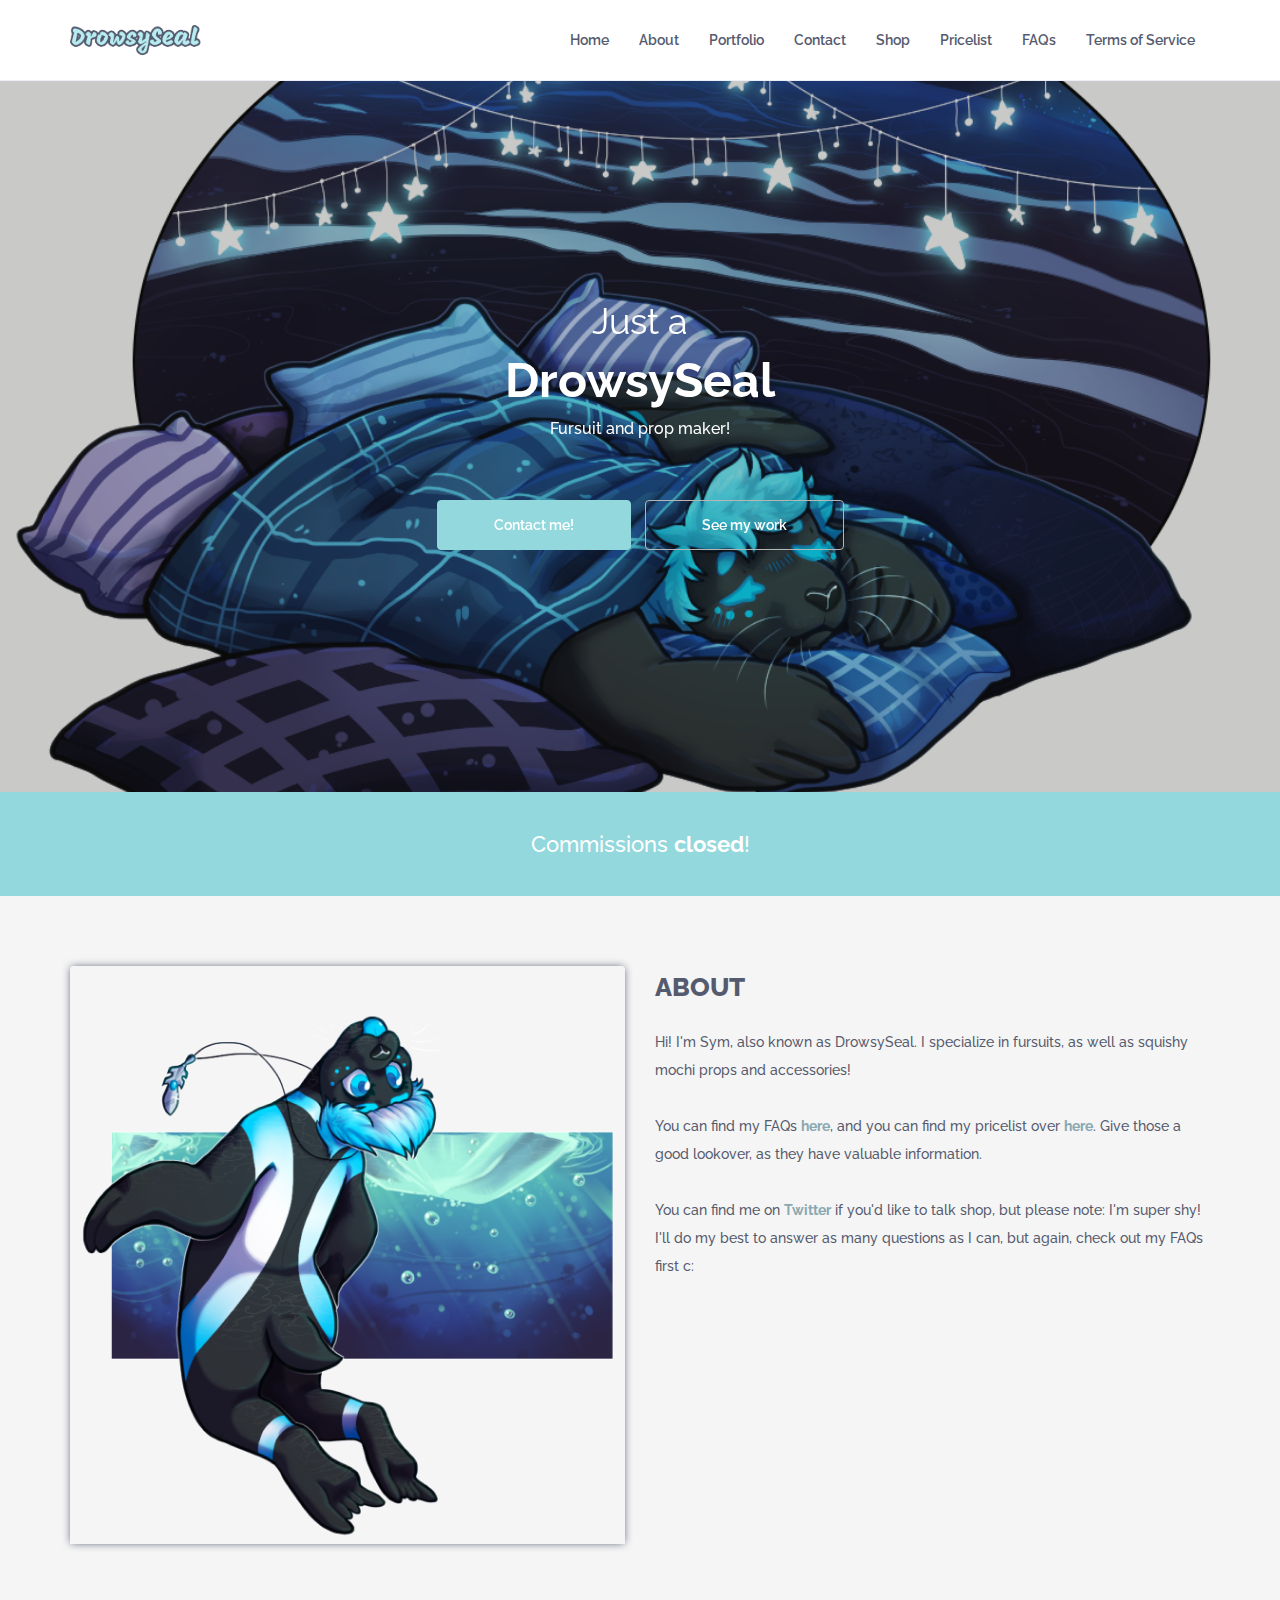
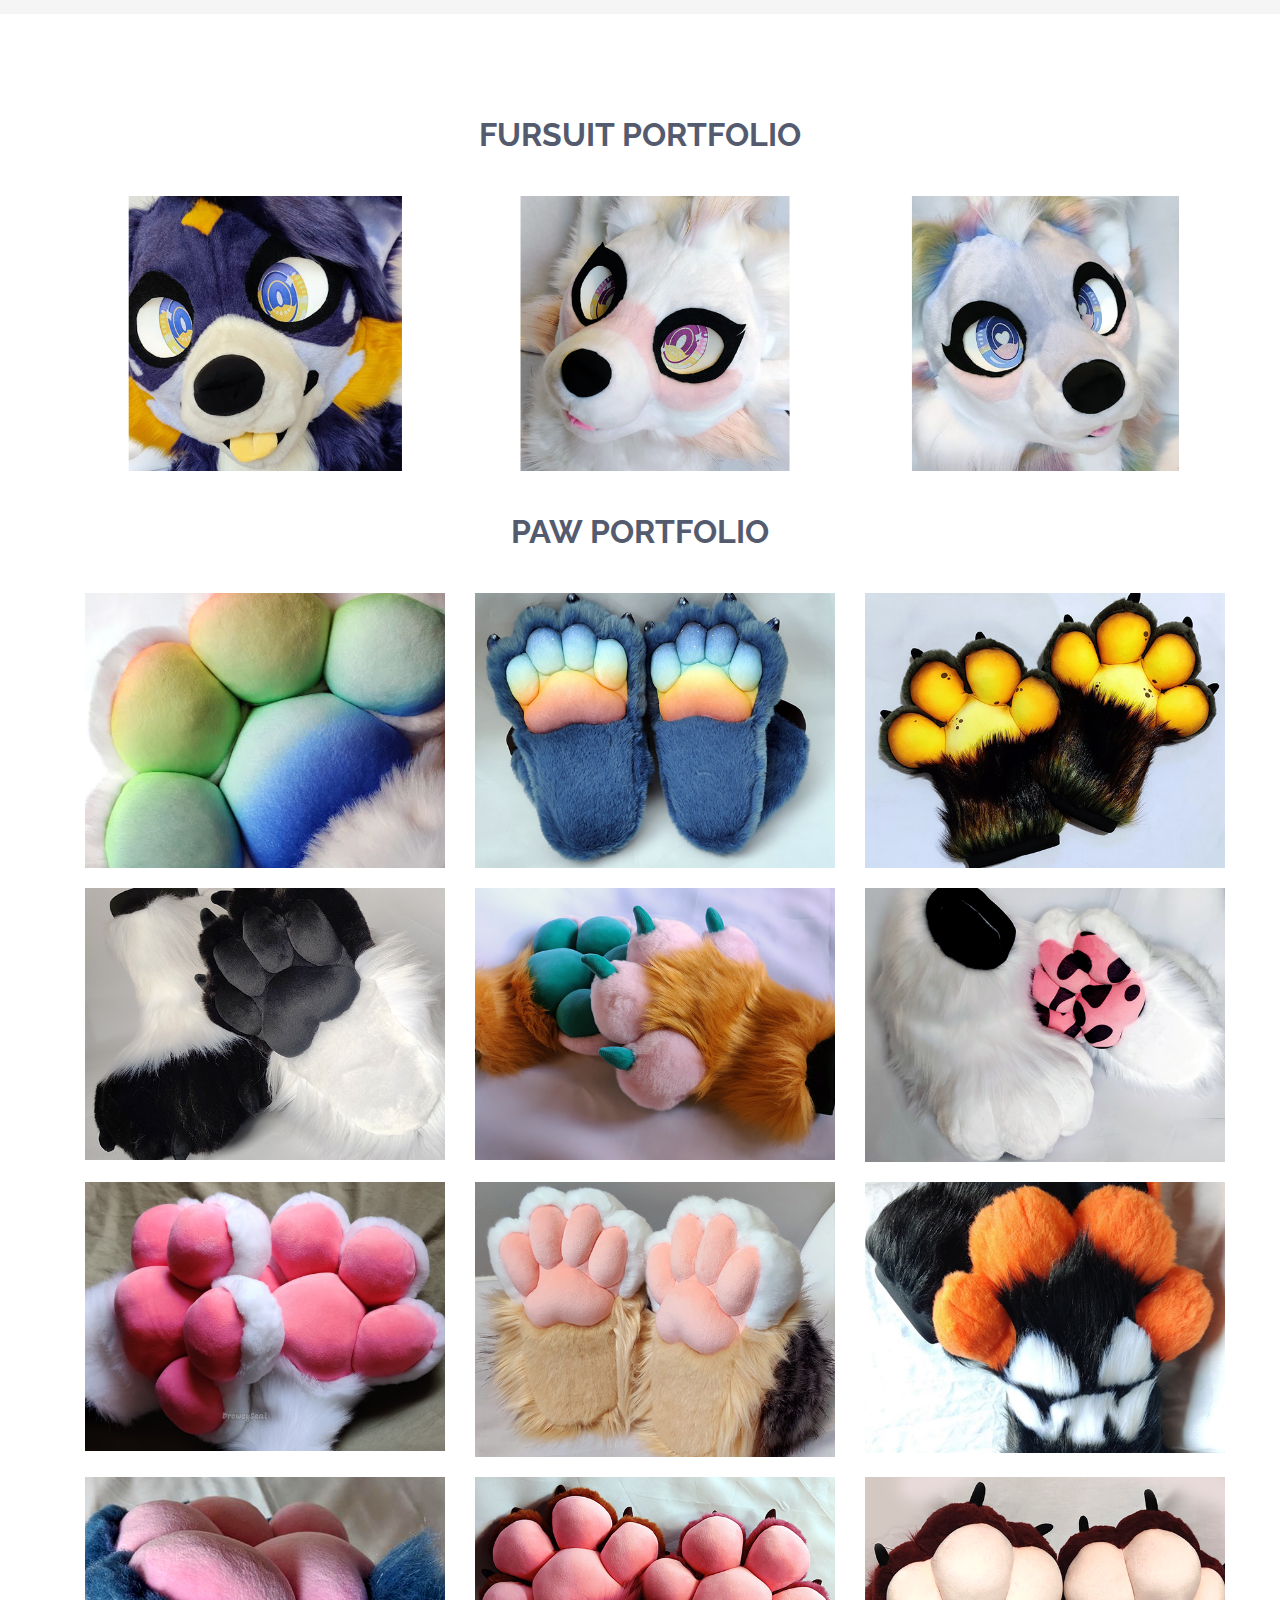
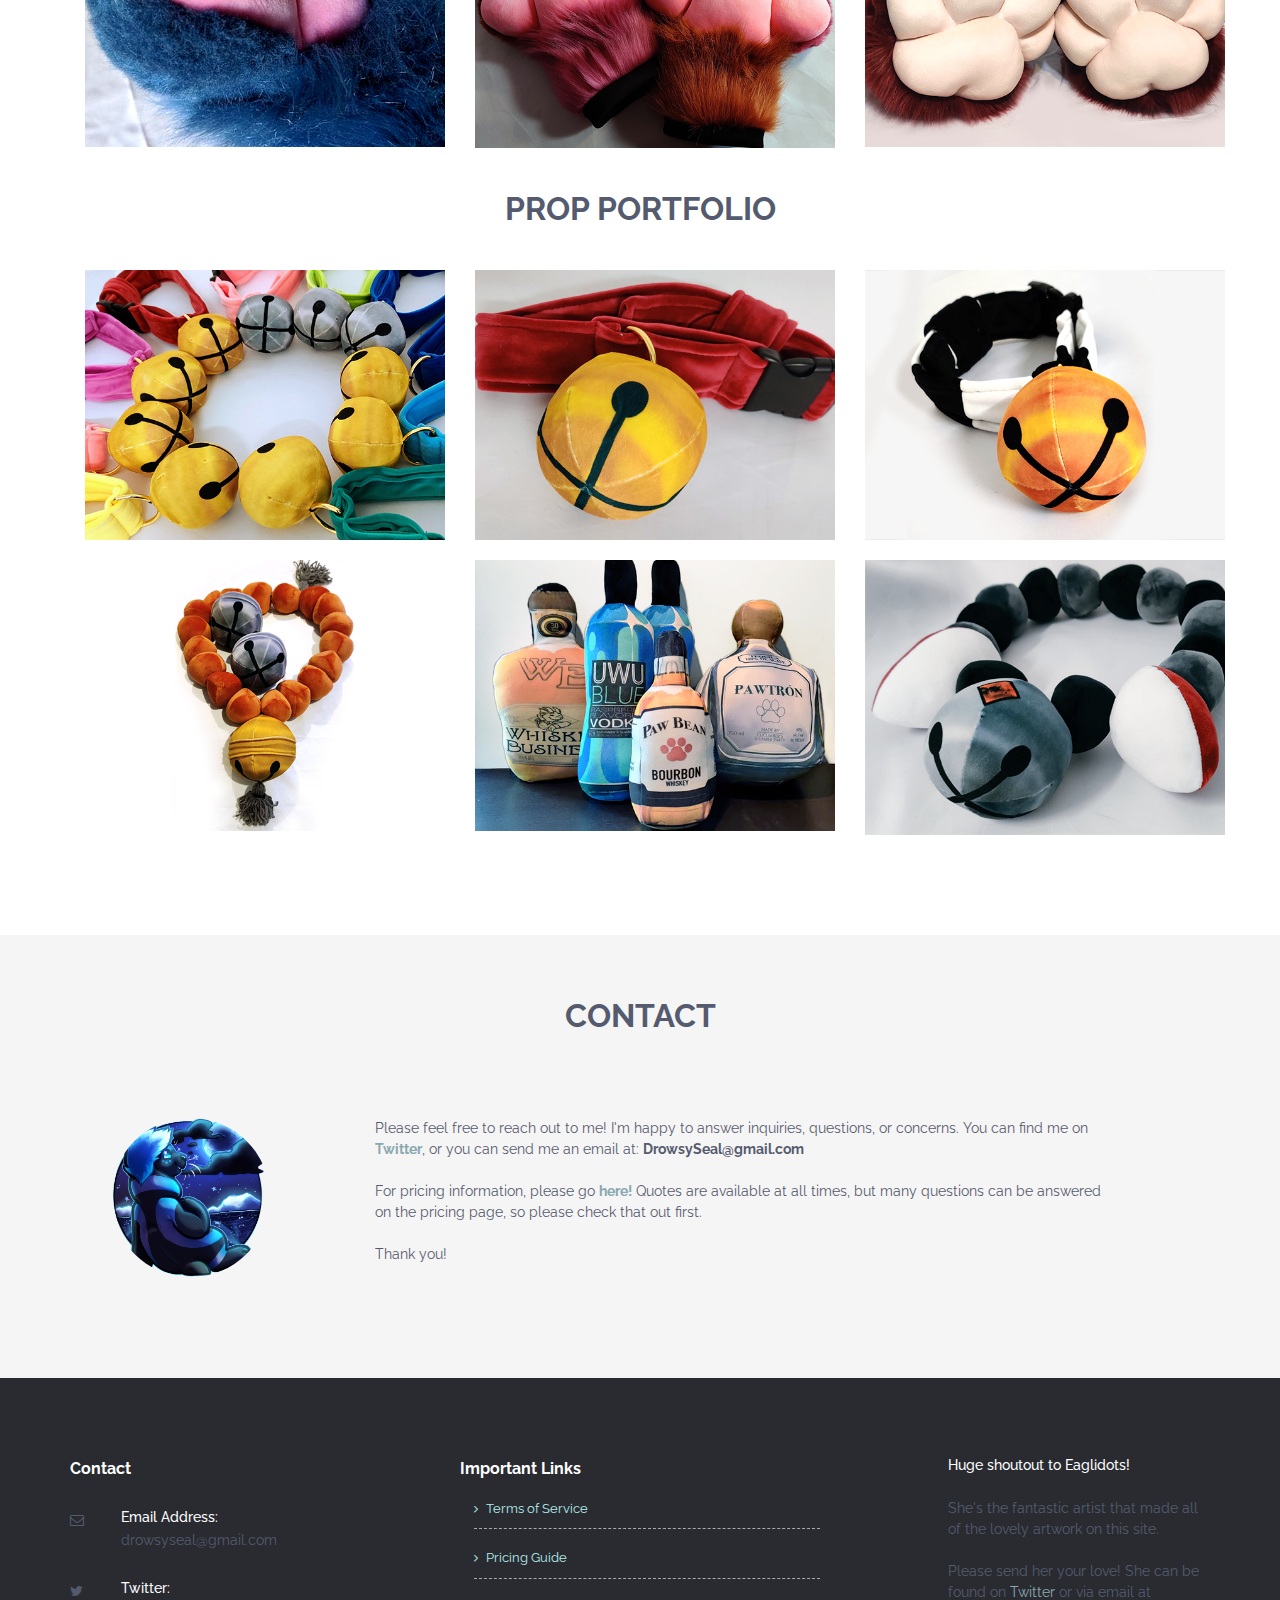
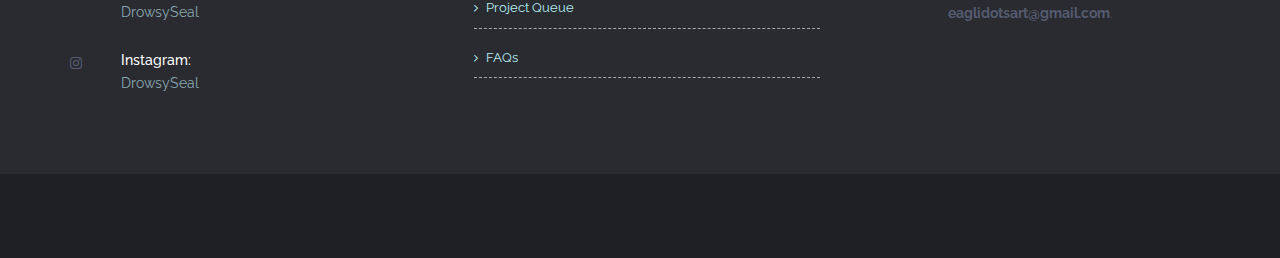
==== commit 3b558ad7: "Add venus to front page" ====
--- a/index.html
+++ b/index.html
@@ -178,6 +178,16 @@
                                     <div class="col-sm-4">
                                         <div class="port_item xs-m-top-30">
                                             <div class="port_img">
+                                                <img src="assets/images/venus.png" alt="" />
+                                                <div class="port_overlay text-center">
+                                                    <a href="assets/images/venus.png" class="popup-img">+</a>
+                                                </div>
+                                            </div>
+                                        </div>
+                                    </div>
+                                    <div class="col-sm-4">
+                                        <div class="port_item xs-m-top-30">
+                                            <div class="port_img">
                                                 <img src="assets/images/shimmer.png" alt="" />
                                                 <div class="port_overlay text-center">
                                                     <a href="assets/images/shimmer.png" class="popup-img">+</a>
@@ -195,16 +205,7 @@
                                             </div>
                                         </div>
                                     </div>
-                                    <div class="col-sm-4">
-                                        <div class="port_item xs-m-top-30">
-                                            <div class="port_img">
-                                                <img src="assets/images/whitecanine.jpg" alt="" />
-                                                <div class="port_overlay text-center">
-                                                    <a href="assets/images/whitecanine.jpg" class="popup-img">+</a>
-                                                </div>
-                                            </div>
-                                        </div>
-                                    </div>
+                                   
                                     
                                 </div>
                             </div>
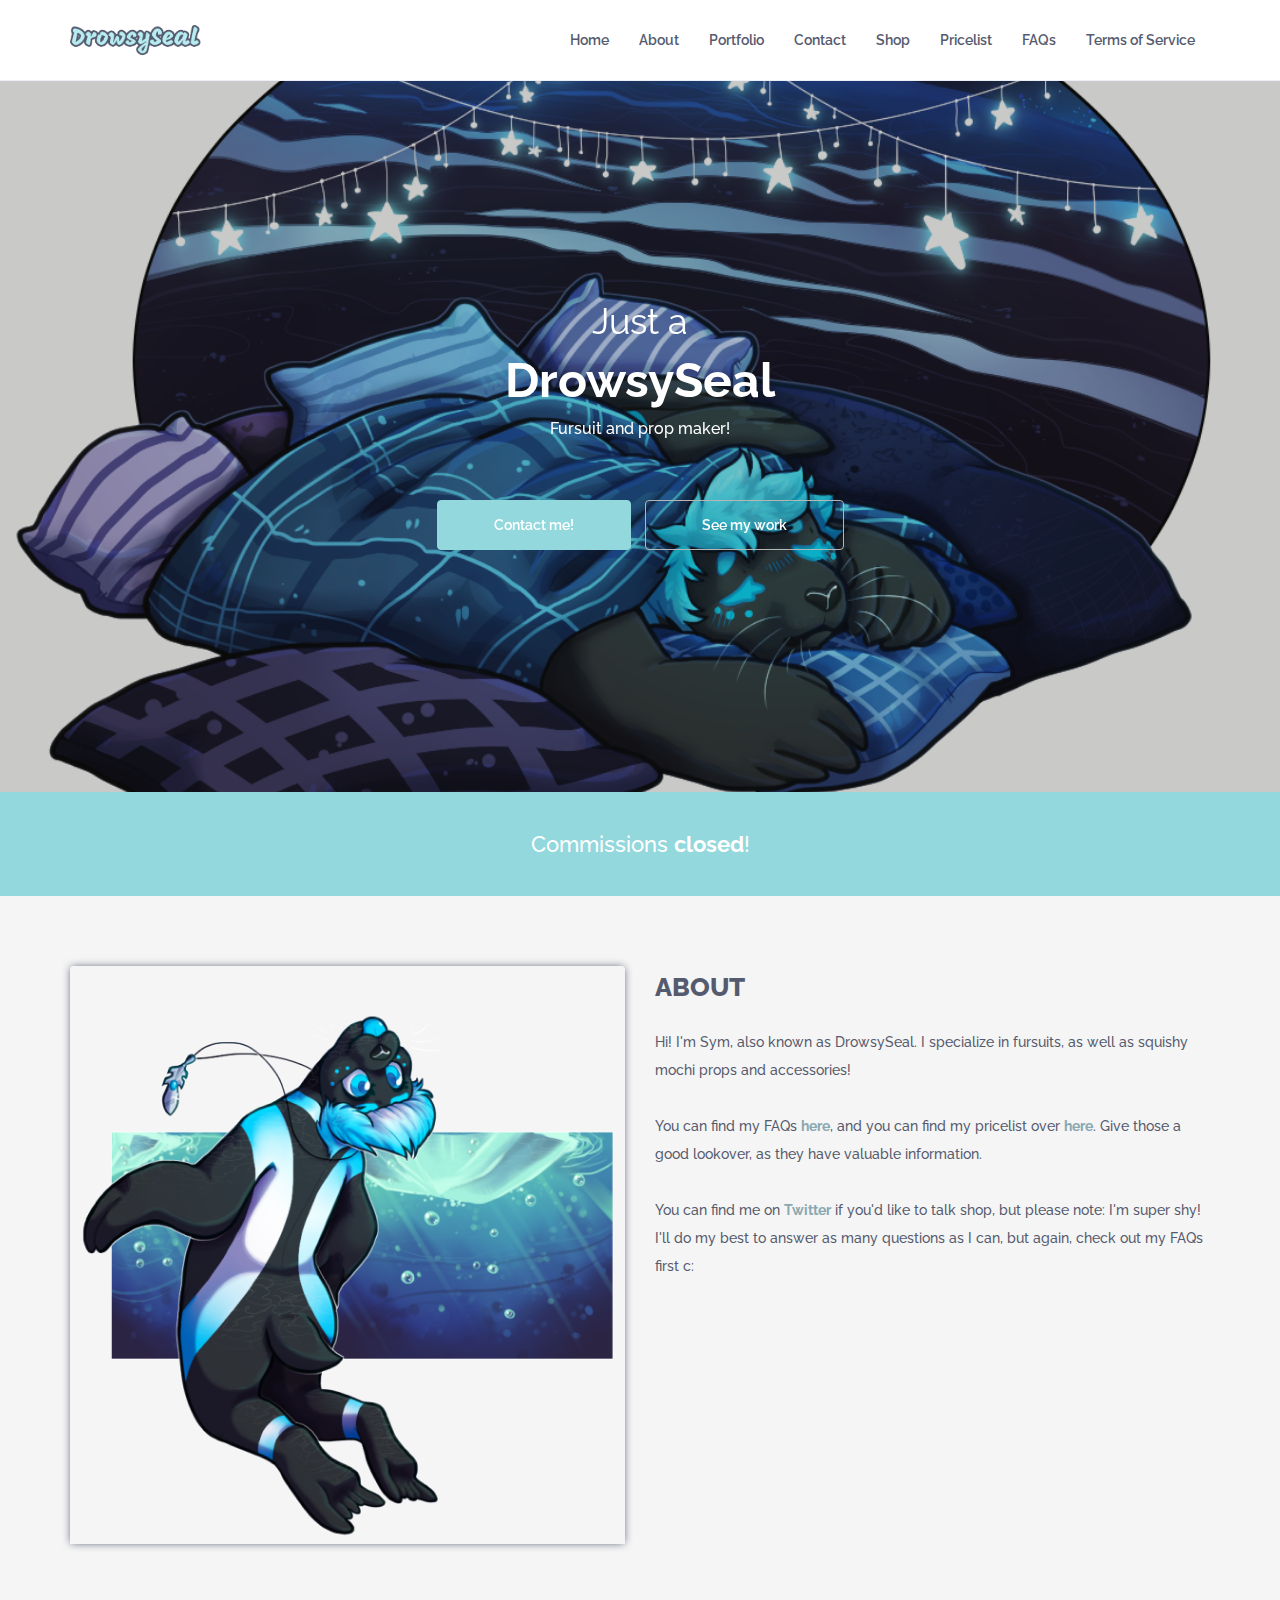
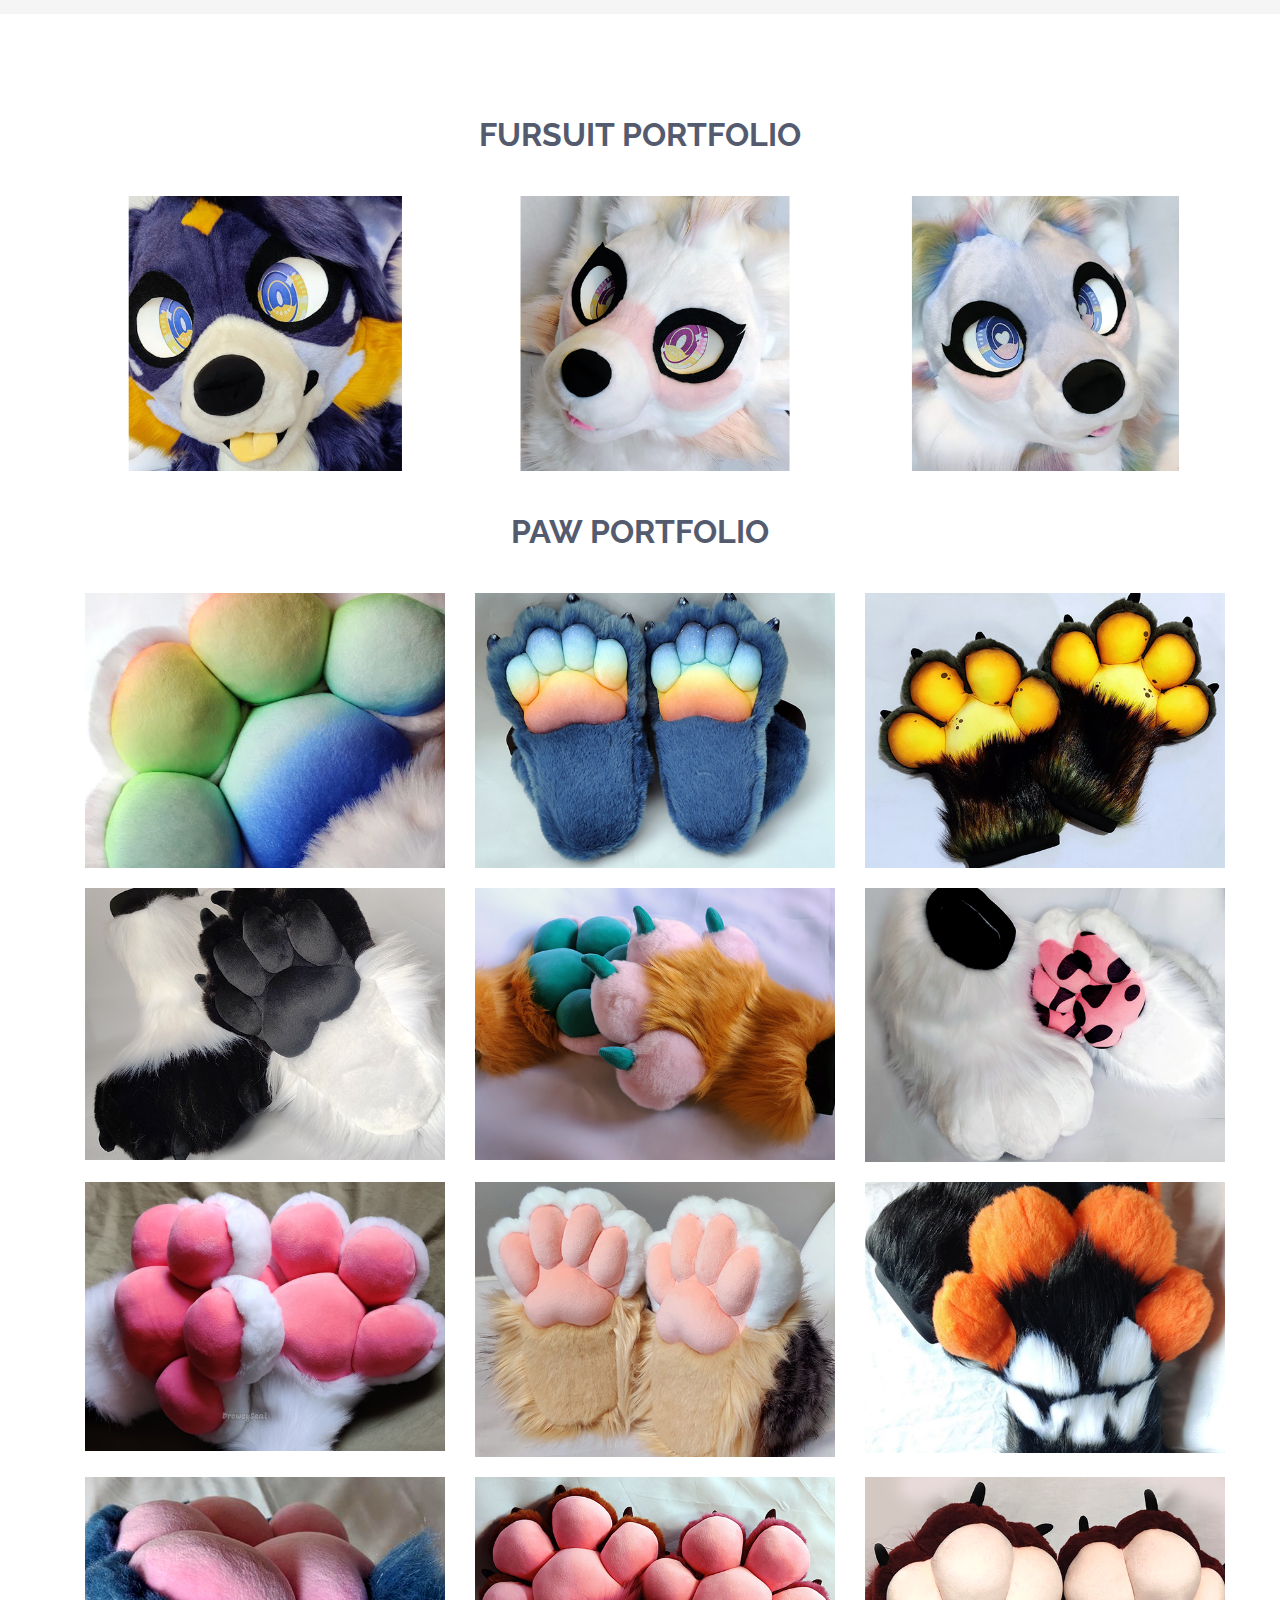
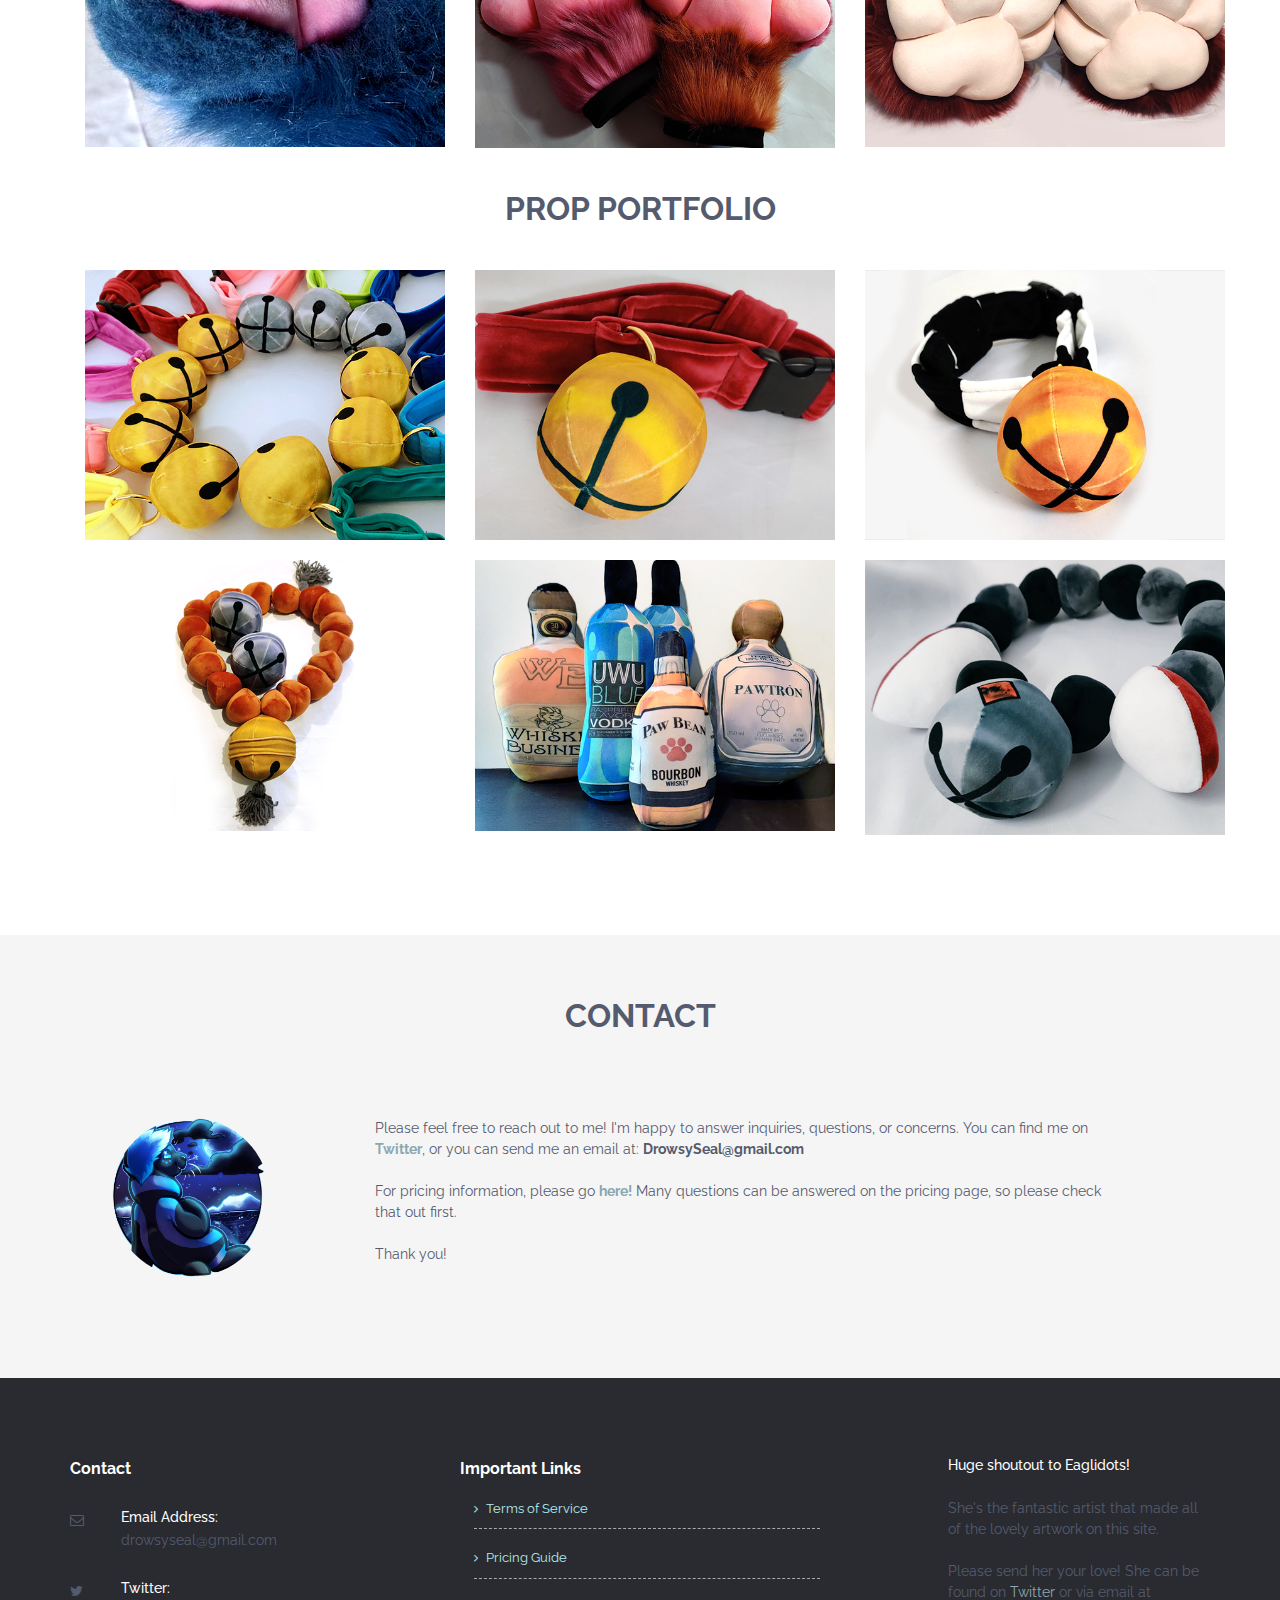
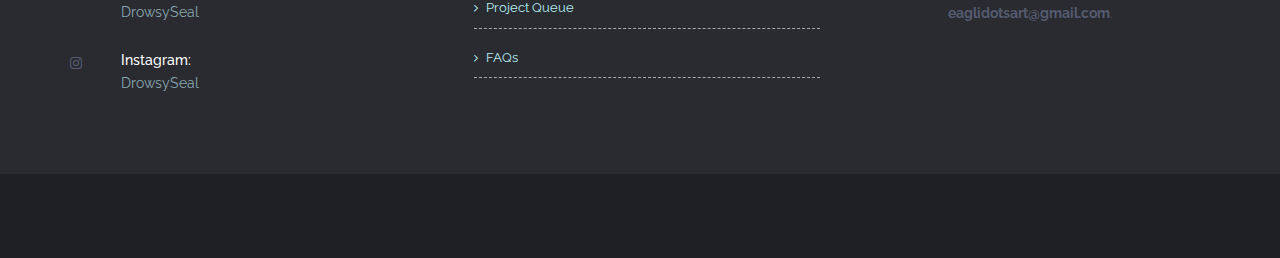
==== commit 35bfb2fc: "Small updates" ====
--- a/index.html
+++ b/index.html
@@ -469,7 +469,7 @@
                                         <p>Please feel free to reach out to me! I'm happy to answer inquiries, questions, or concerns. You can find me on <strong><a href="https://twitter.com/DrowsySeal">Twitter</a></strong>,
                                             or you can send me an email at: <strong>DrowsySeal@gmail.com</strong><br>
                                         <br>
-                                        For pricing information, please go <strong><a href="/pricing.html">here!</a></strong> Quotes are available at all times, but many questions can be answered on the pricing page,
+                                        For pricing information, please go <strong><a href="/pricing.html">here!</a></strong> Many questions can be answered on the pricing page,
                                         so please check that out first. <br><br>Thank you!</p>
                                     </div>
                                 </div>
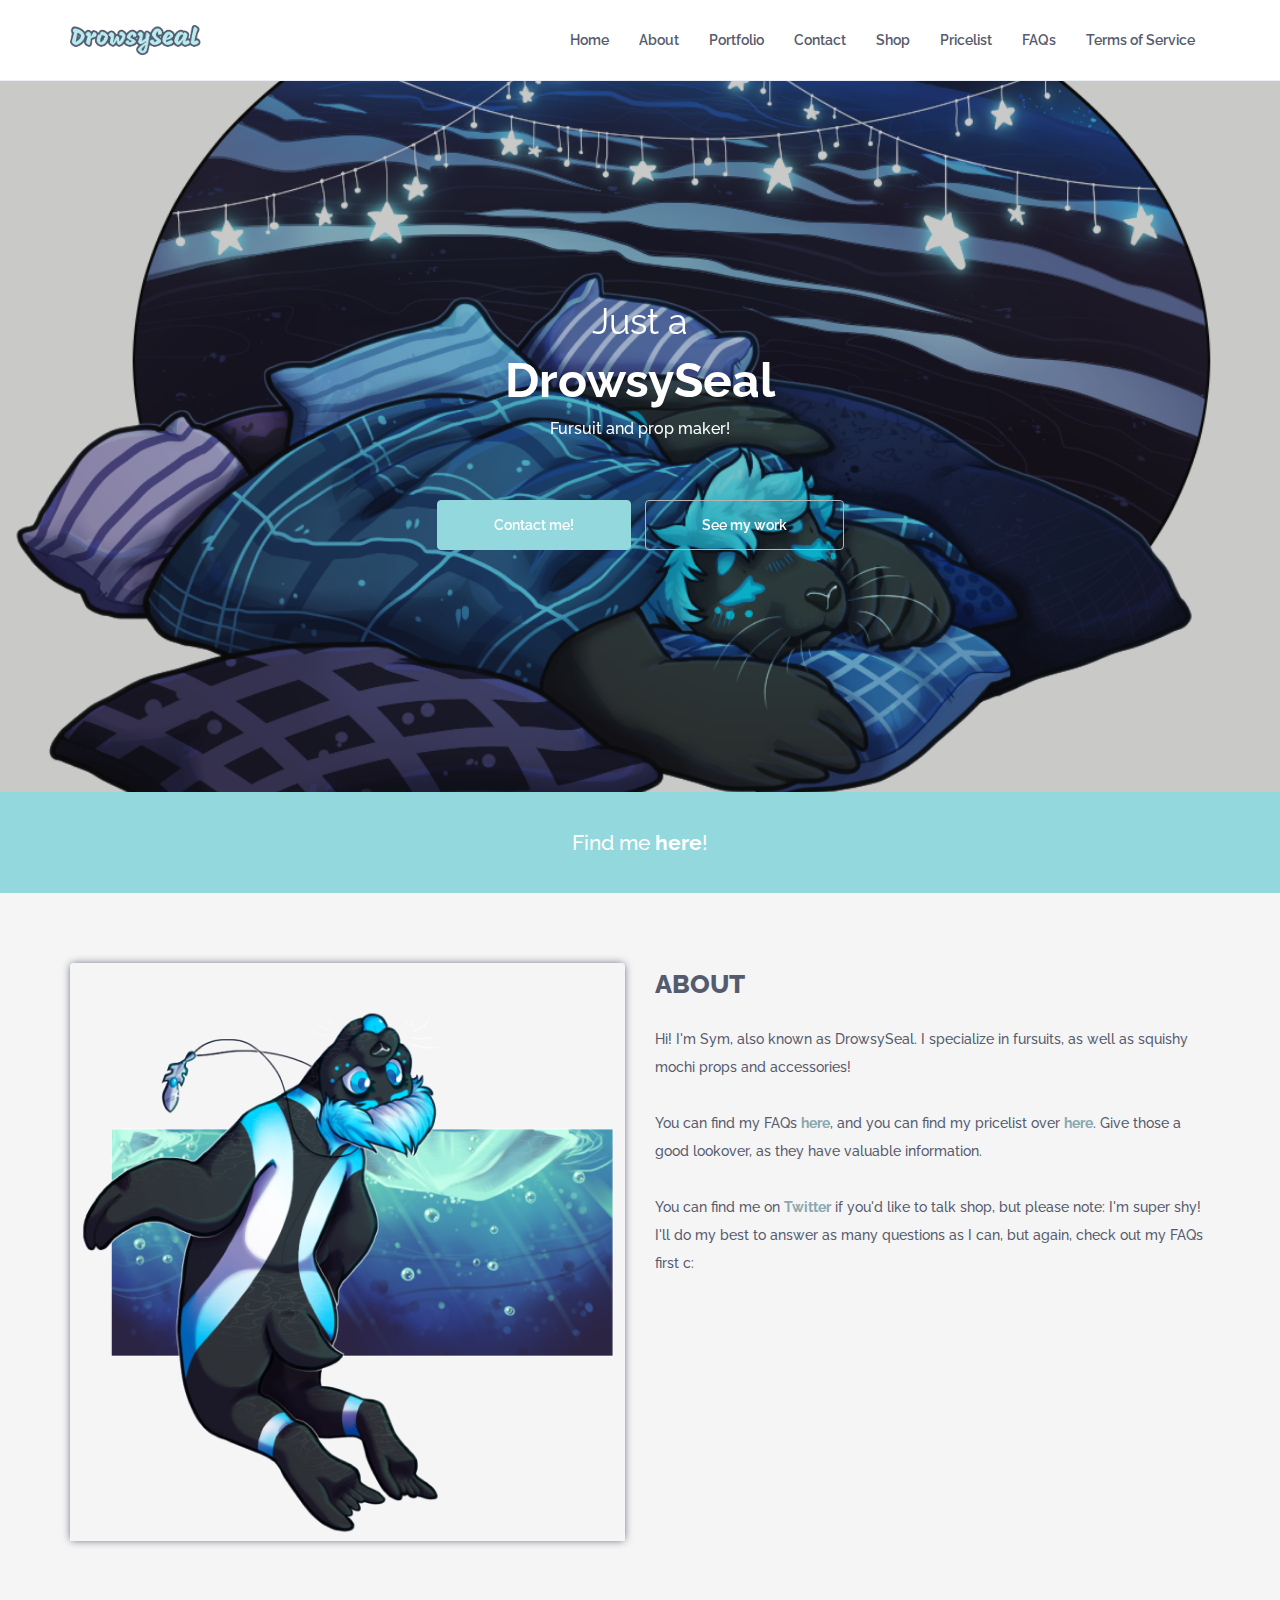
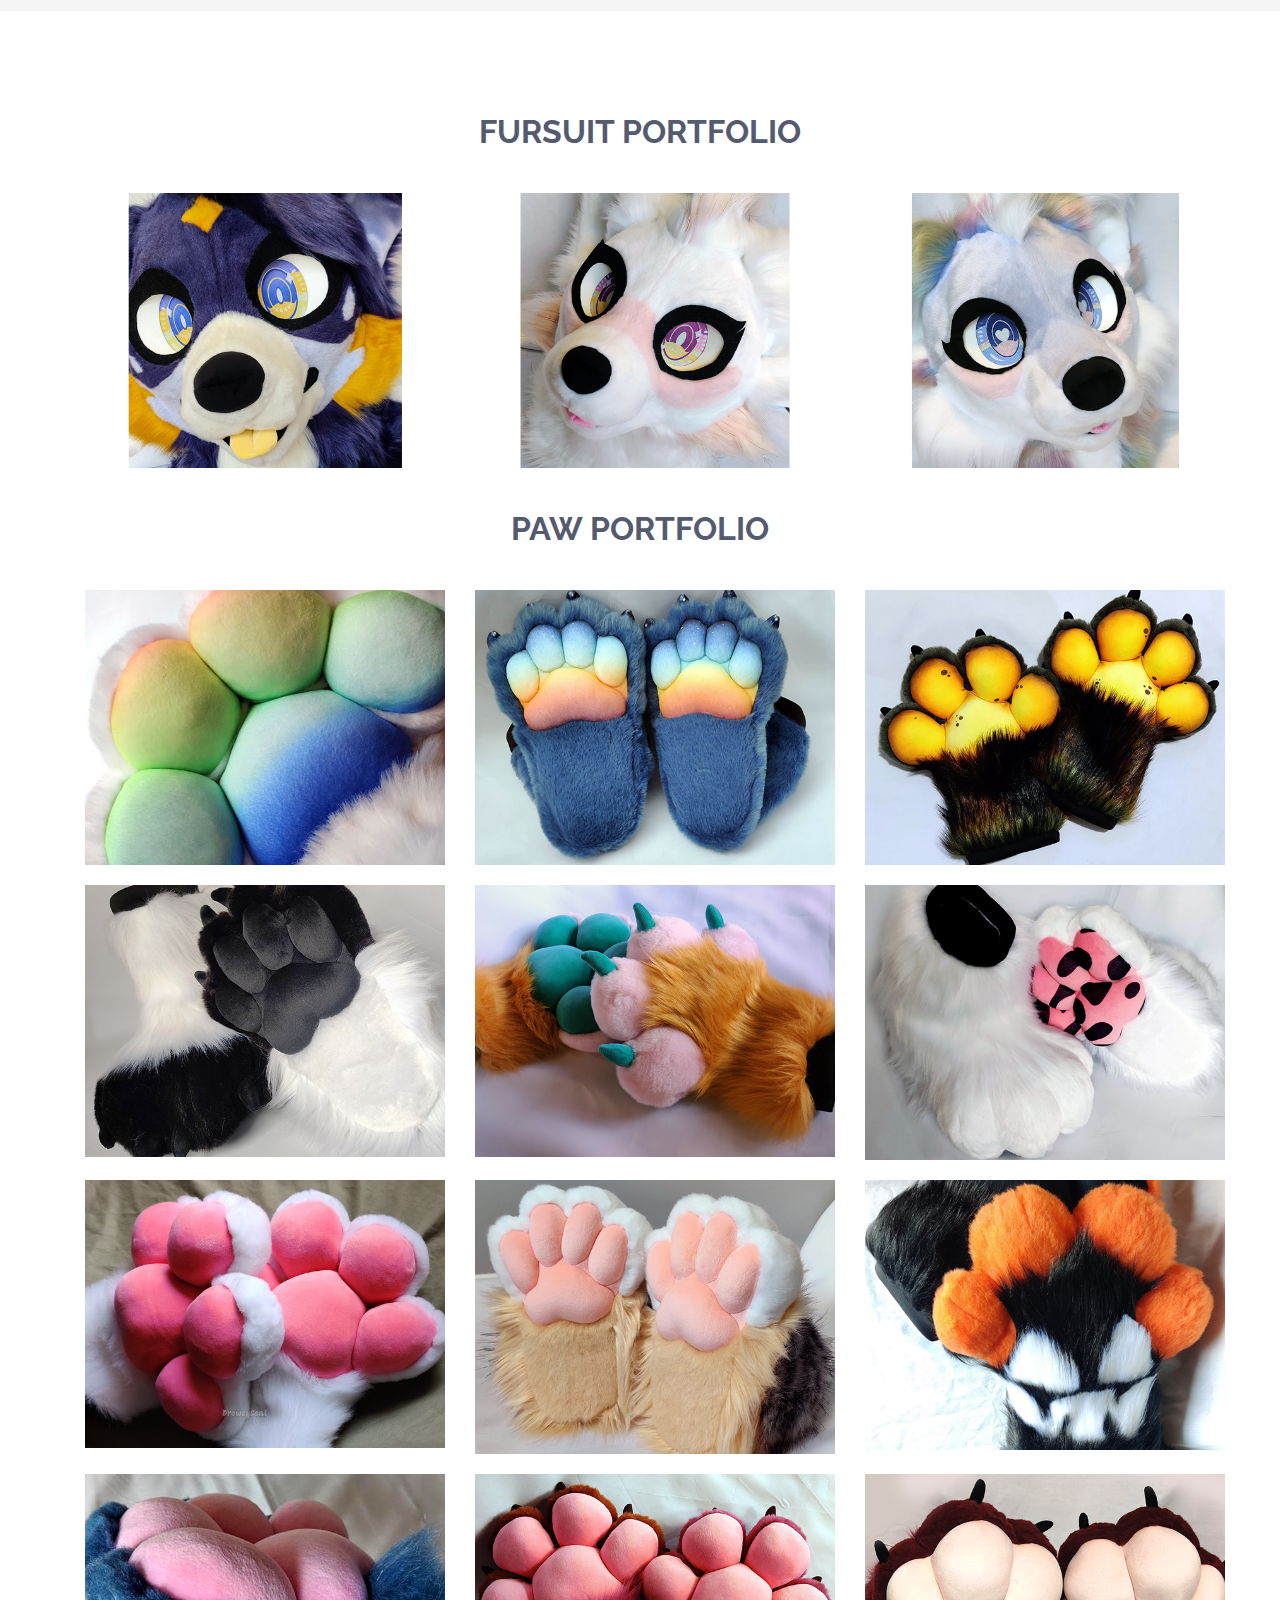
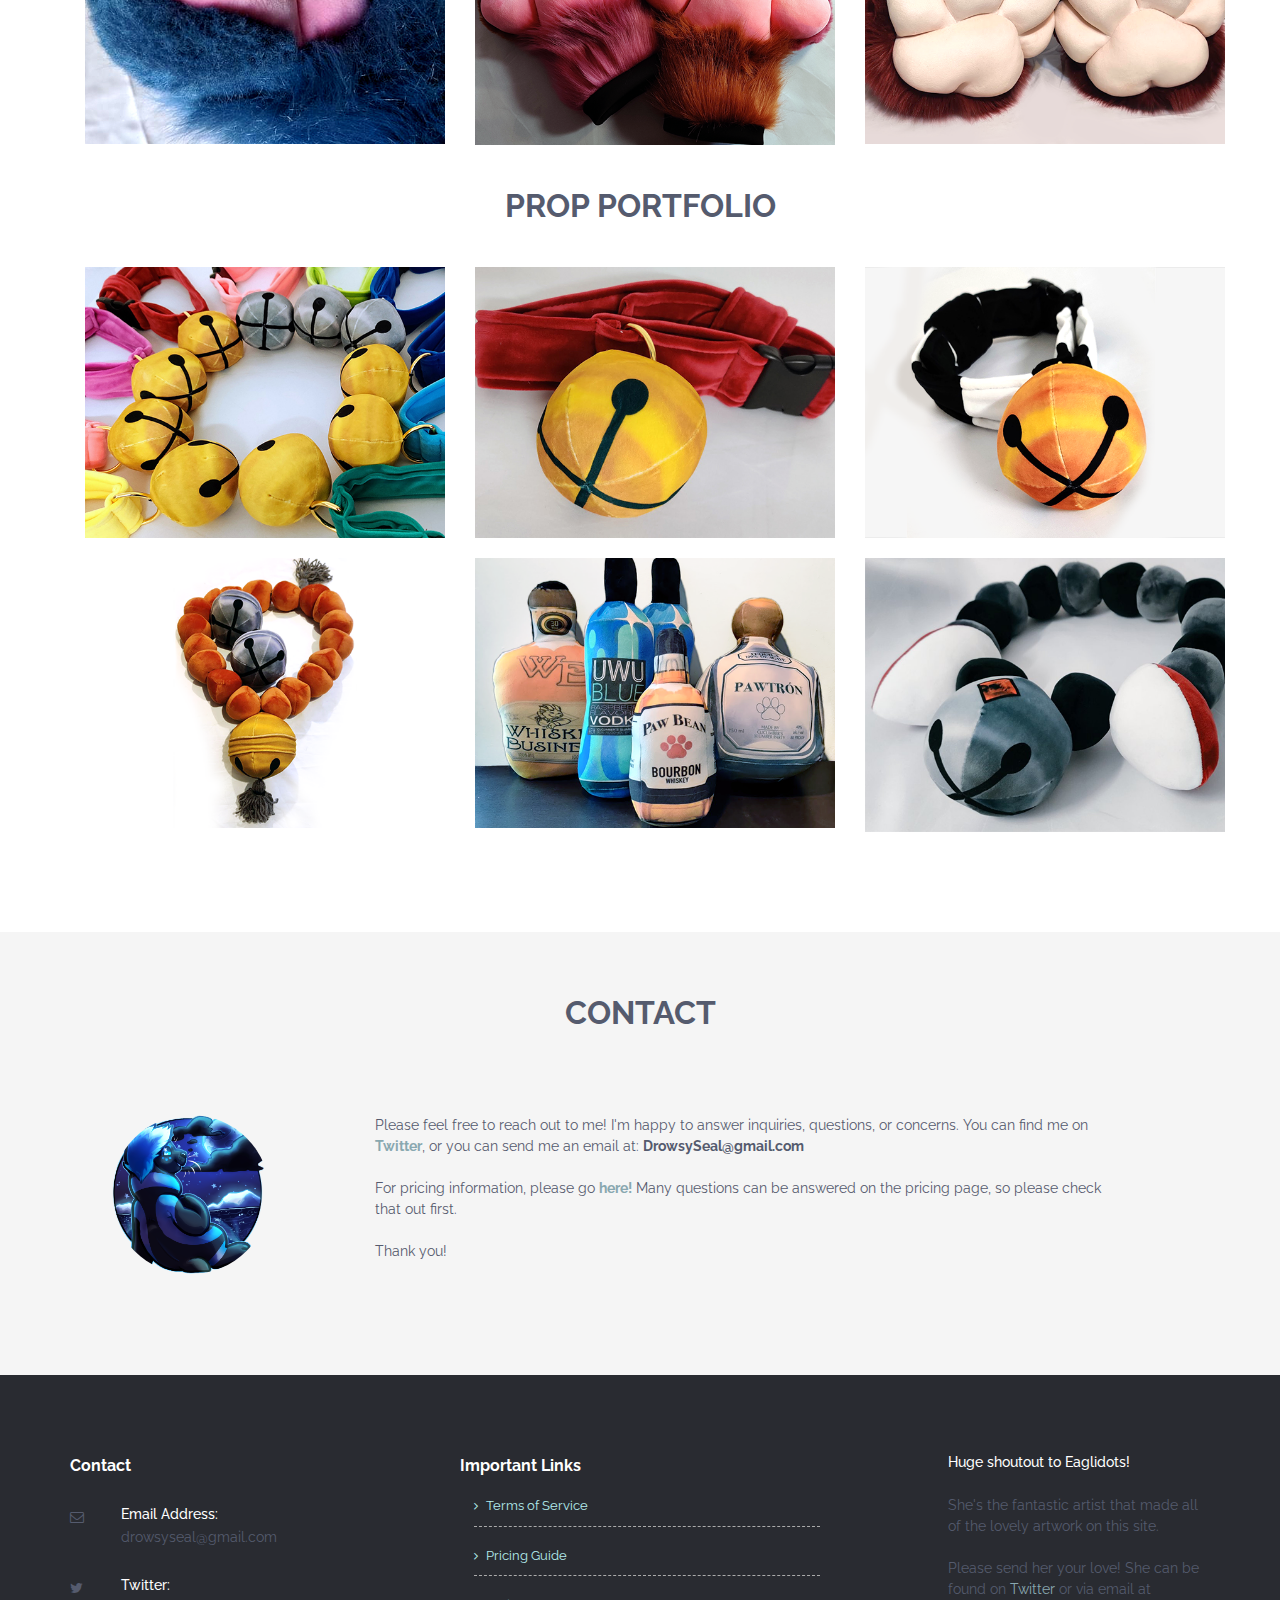
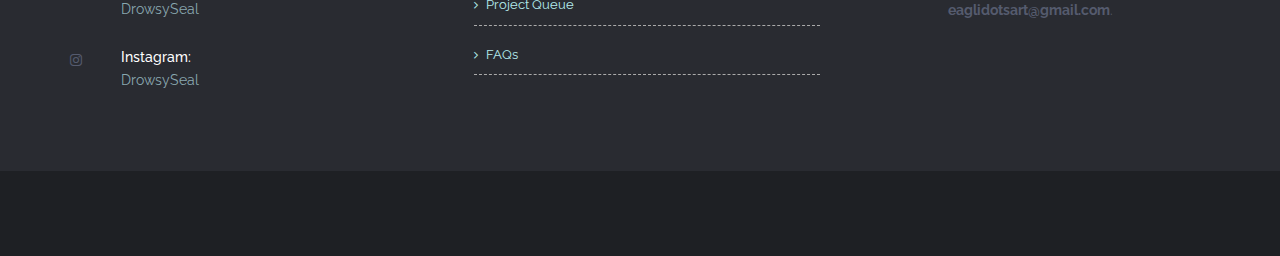
==== commit 2cba65a6: "Updates" ====
--- a/index.html
+++ b/index.html
@@ -125,9 +125,9 @@
 
             <div class=" fix bg-primary text-center p-top-40 p-bottom-30">
                 <div class="col-md-12">
-                    <h4 class="wow fadeInRight text-white" data-wow-duration="1s">
-                        Commissions <strong>closed</strong>!
-                    </h4>
+                    <h3 class="wow fadeInRight text-white" data-wow-duration="1s">
+                        <a style="color:#fff" href="https://www.drowsyseal.com/ds.html">Find me <strong>here</Strong>!</a>
+                    </h3>
                 </div>
             </div>
 
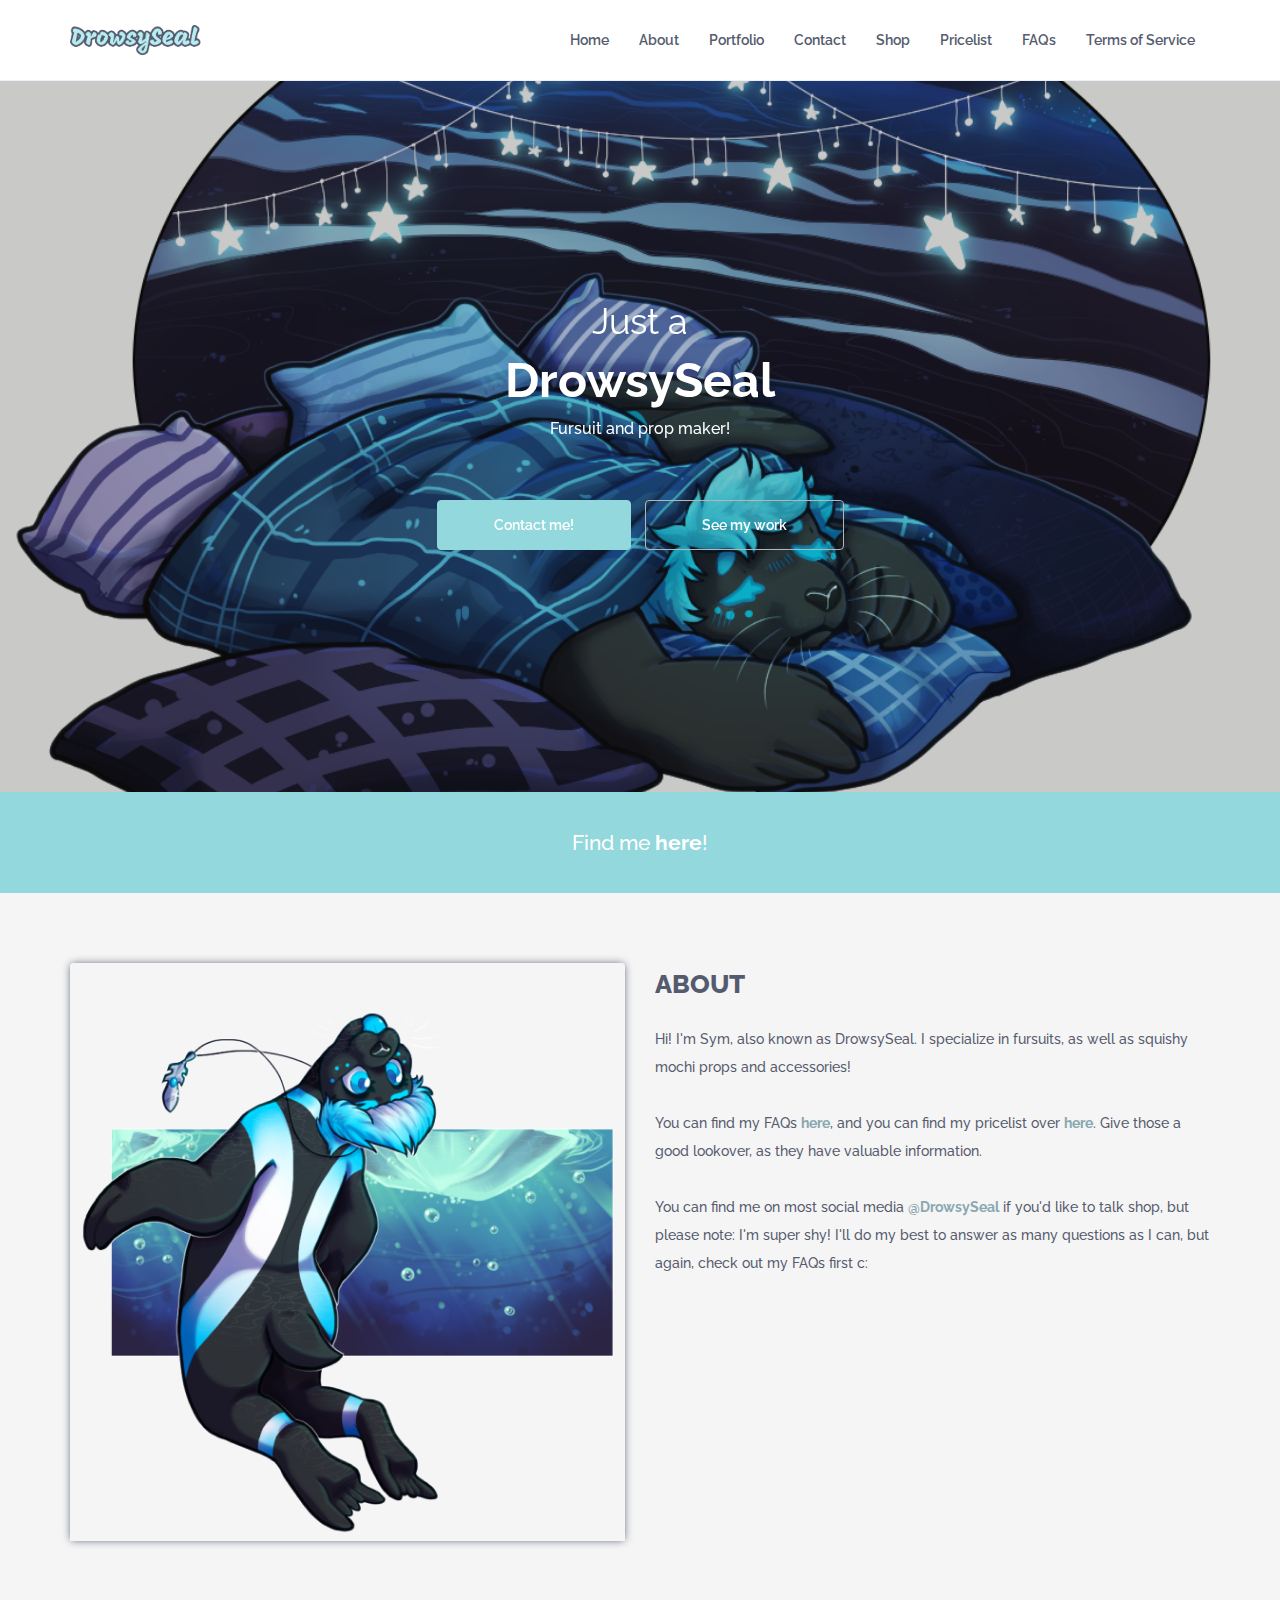
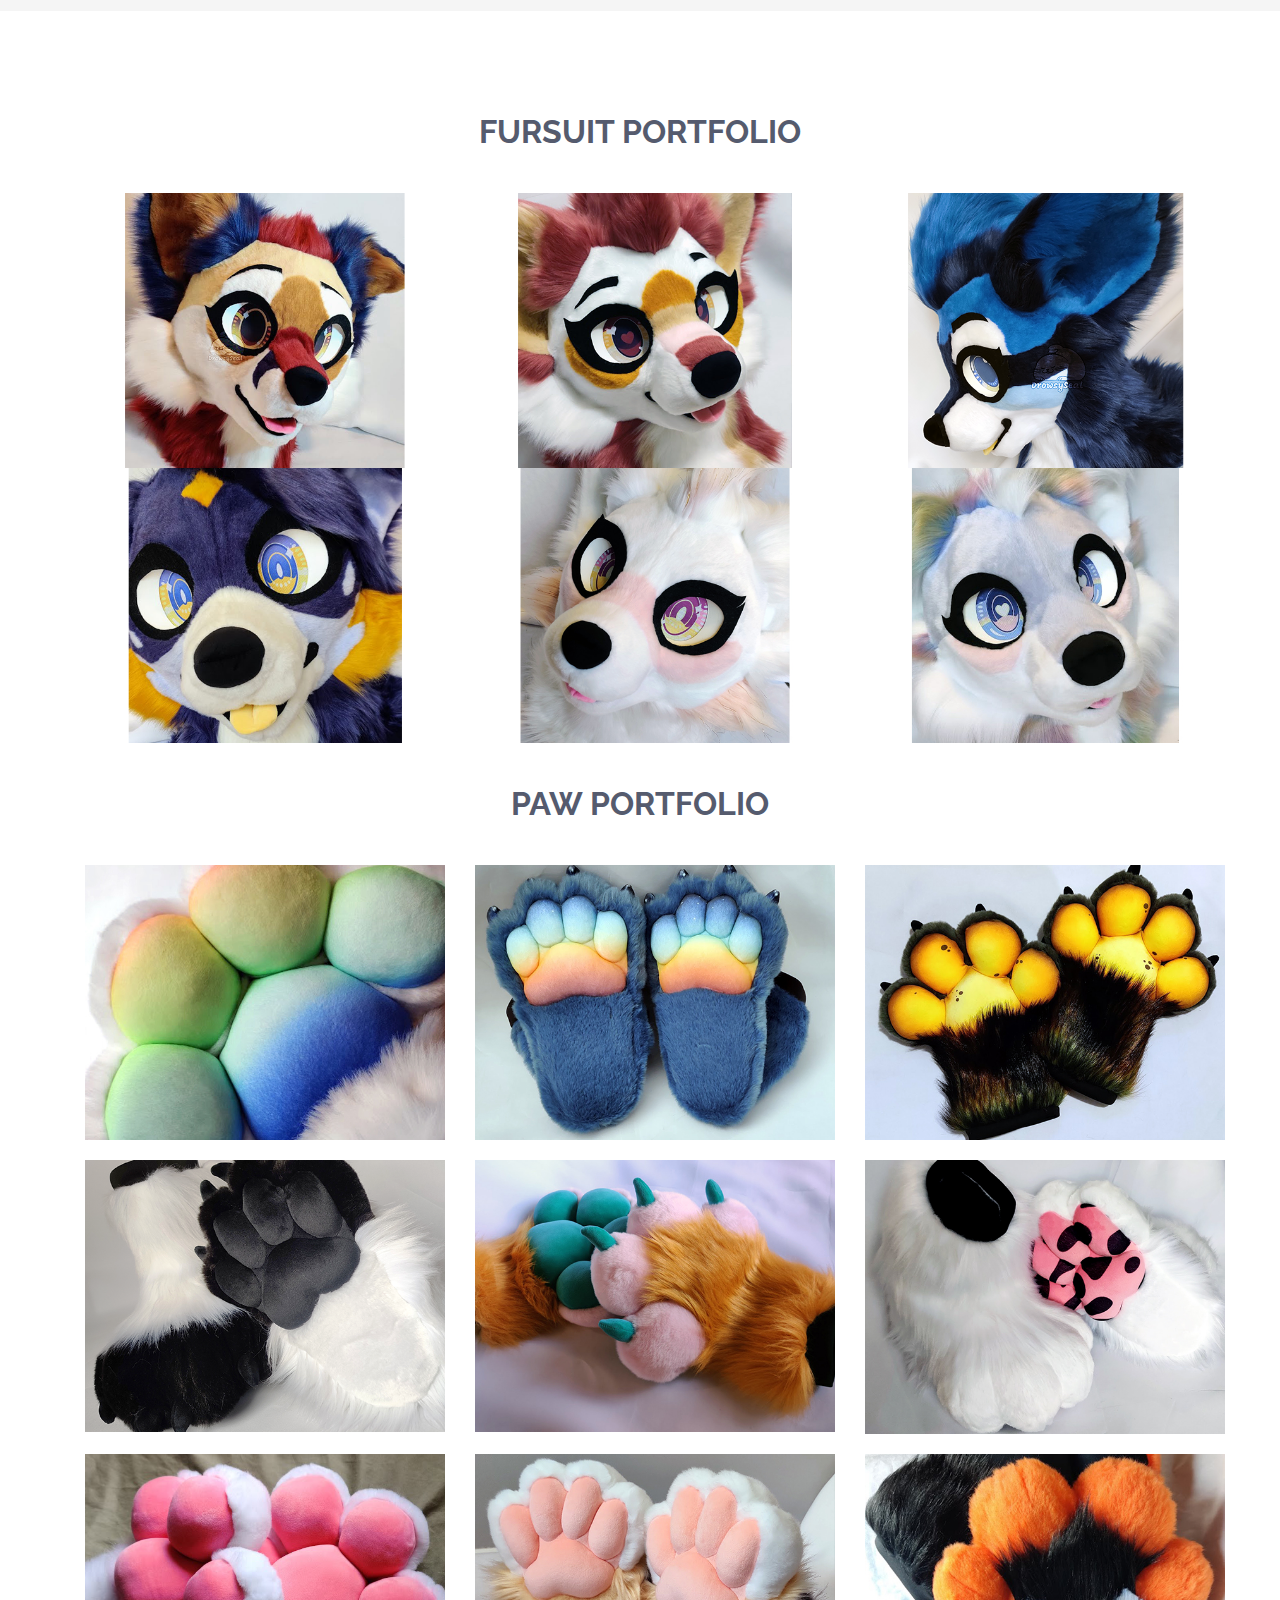
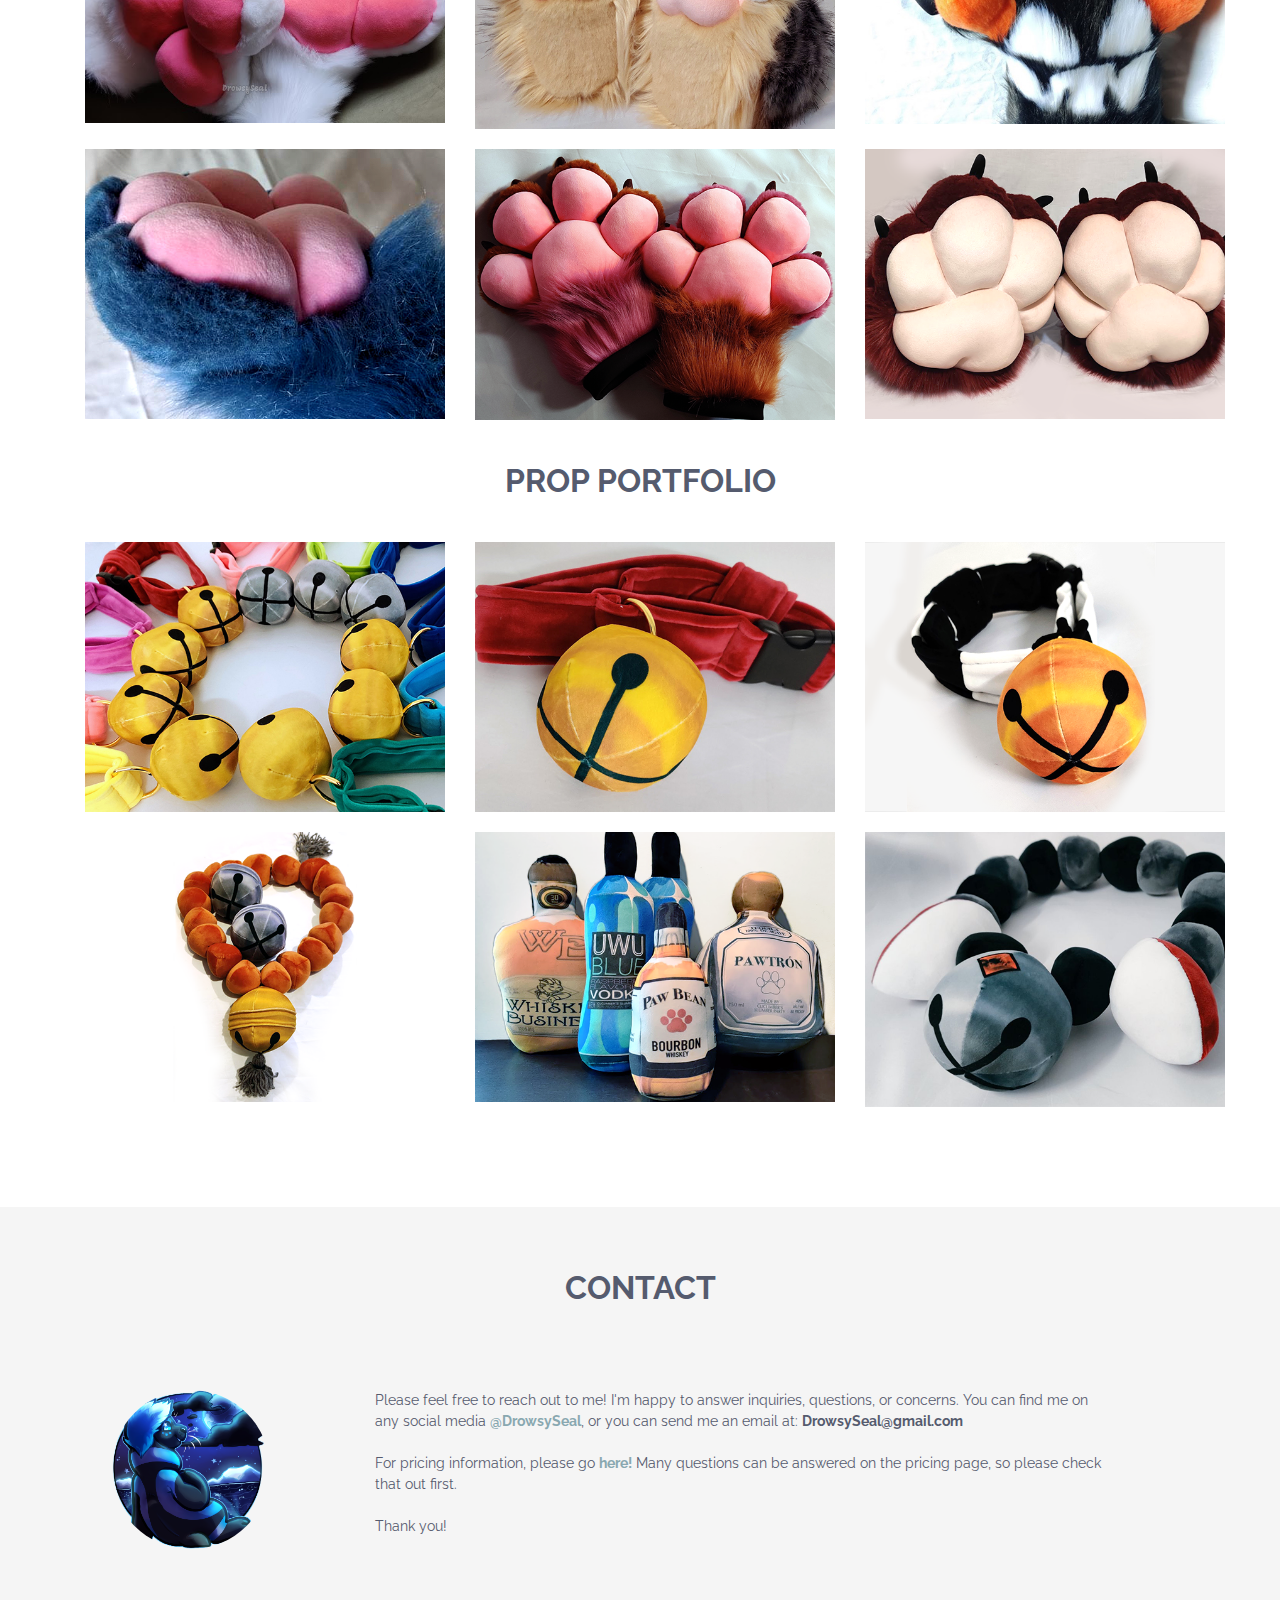
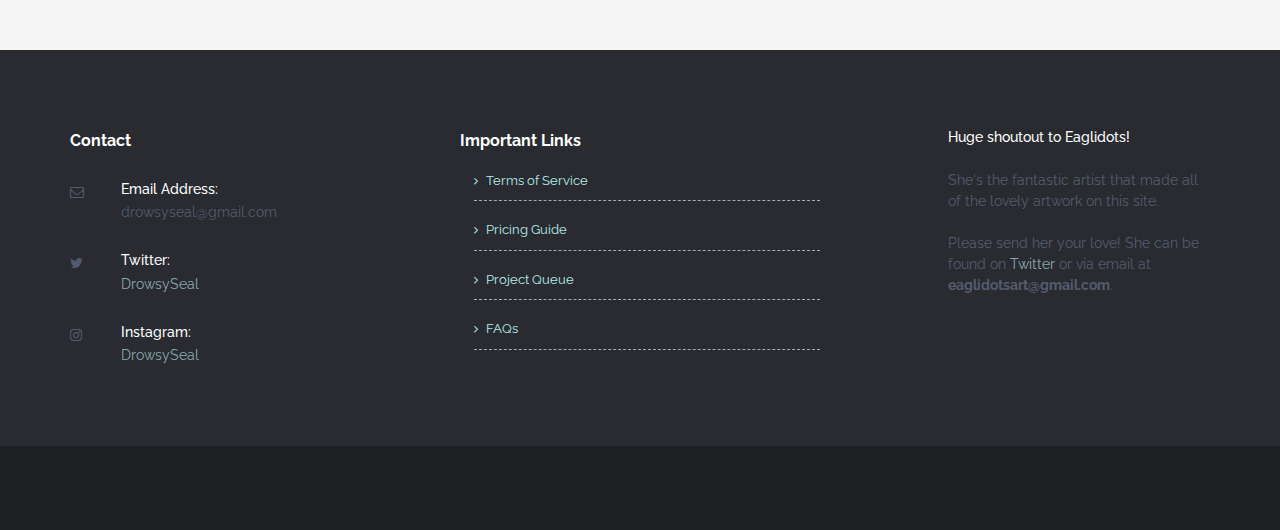
==== commit 323fde24: "Updates to index and DS" ====
--- a/index.html
+++ b/index.html
@@ -155,7 +155,7 @@
                                     You can find my FAQs <strong><a href="/faq.html">here</a></strong>, and you can find my pricelist over <strong><a href="/pricing.html">here</a></strong>. 
                                     Give those a good lookover, as they have valuable information.<br><br>
 
-                                    You can find me on <strong><a href="https://twitter.com/DrowsySeal">Twitter</a></strong> if you'd like to talk shop, but please note: I'm super shy! 
+                                    You can find me on most social media <strong><a href="/DS.html">@DrowsySeal</a></strong> if you'd like to talk shop, but please note: I'm super shy! 
                                     I'll do my best to answer as many questions as I can, but again, check out my FAQs first c:
                                     </p>
                                 </div>
@@ -174,6 +174,40 @@
                         </div>
                         <div class="item">
                             <div class="container">
+                                <div class="row">
+                                    <div class="col-sm-4">
+                                        <div class="port_item xs-m-top-30">
+                                            <div class="port_img">
+                                                <img src="assets/images/spice.png" alt="" />
+                                                <div class="port_overlay text-center">
+                                                    <a href="assets/images/spice.png" class="popup-img">+</a>
+                                                </div>
+                                            </div>
+                                        </div>
+                                    </div>
+                                    <div class="col-sm-4">
+                                        <div class="port_item xs-m-top-30">
+                                            <div class="port_img">
+                                                <img src="assets/images/sunrise.png" alt="" />
+                                                <div class="port_overlay text-center">
+                                                    <a href="assets/images/sunrise.png" class="popup-img">+</a>
+                                                </div>
+                                            </div>
+                                        </div>
+                                    </div>
+                                    <div class="col-sm-4">
+                                        <div class="port_item xs-m-top-30">
+                                            <div class="port_img">
+                                                <img src="assets/images/skye.png" alt="" />
+                                                <div class="port_overlay text-center">
+                                                    <a href="assets/images/skye.png" class="popup-img">+</a>
+                                                </div>
+                                            </div>
+                                        </div>
+                                    </div>
+                            
+                            <div class="container">
+                                <br>
                                 <div class="row">
                                     <div class="col-sm-4">
                                         <div class="port_item xs-m-top-30">
@@ -206,7 +240,7 @@
                                         </div>
                                     </div>
                                    
-                                    
+                                  </div>  
                                 </div>
                             </div>
                         </div>
@@ -466,7 +500,7 @@
                                     </div>
 
                                     <div class="item_text">
-                                        <p>Please feel free to reach out to me! I'm happy to answer inquiries, questions, or concerns. You can find me on <strong><a href="https://twitter.com/DrowsySeal">Twitter</a></strong>,
+                                        <p>Please feel free to reach out to me! I'm happy to answer inquiries, questions, or concerns. You can find me on any social media <strong><a href="/DS.html">@DrowsySeal</a></strong>,
                                             or you can send me an email at: <strong>DrowsySeal@gmail.com</strong><br>
                                         <br>
                                         For pricing information, please go <strong><a href="/pricing.html">here!</a></strong> Many questions can be answered on the pricing page,
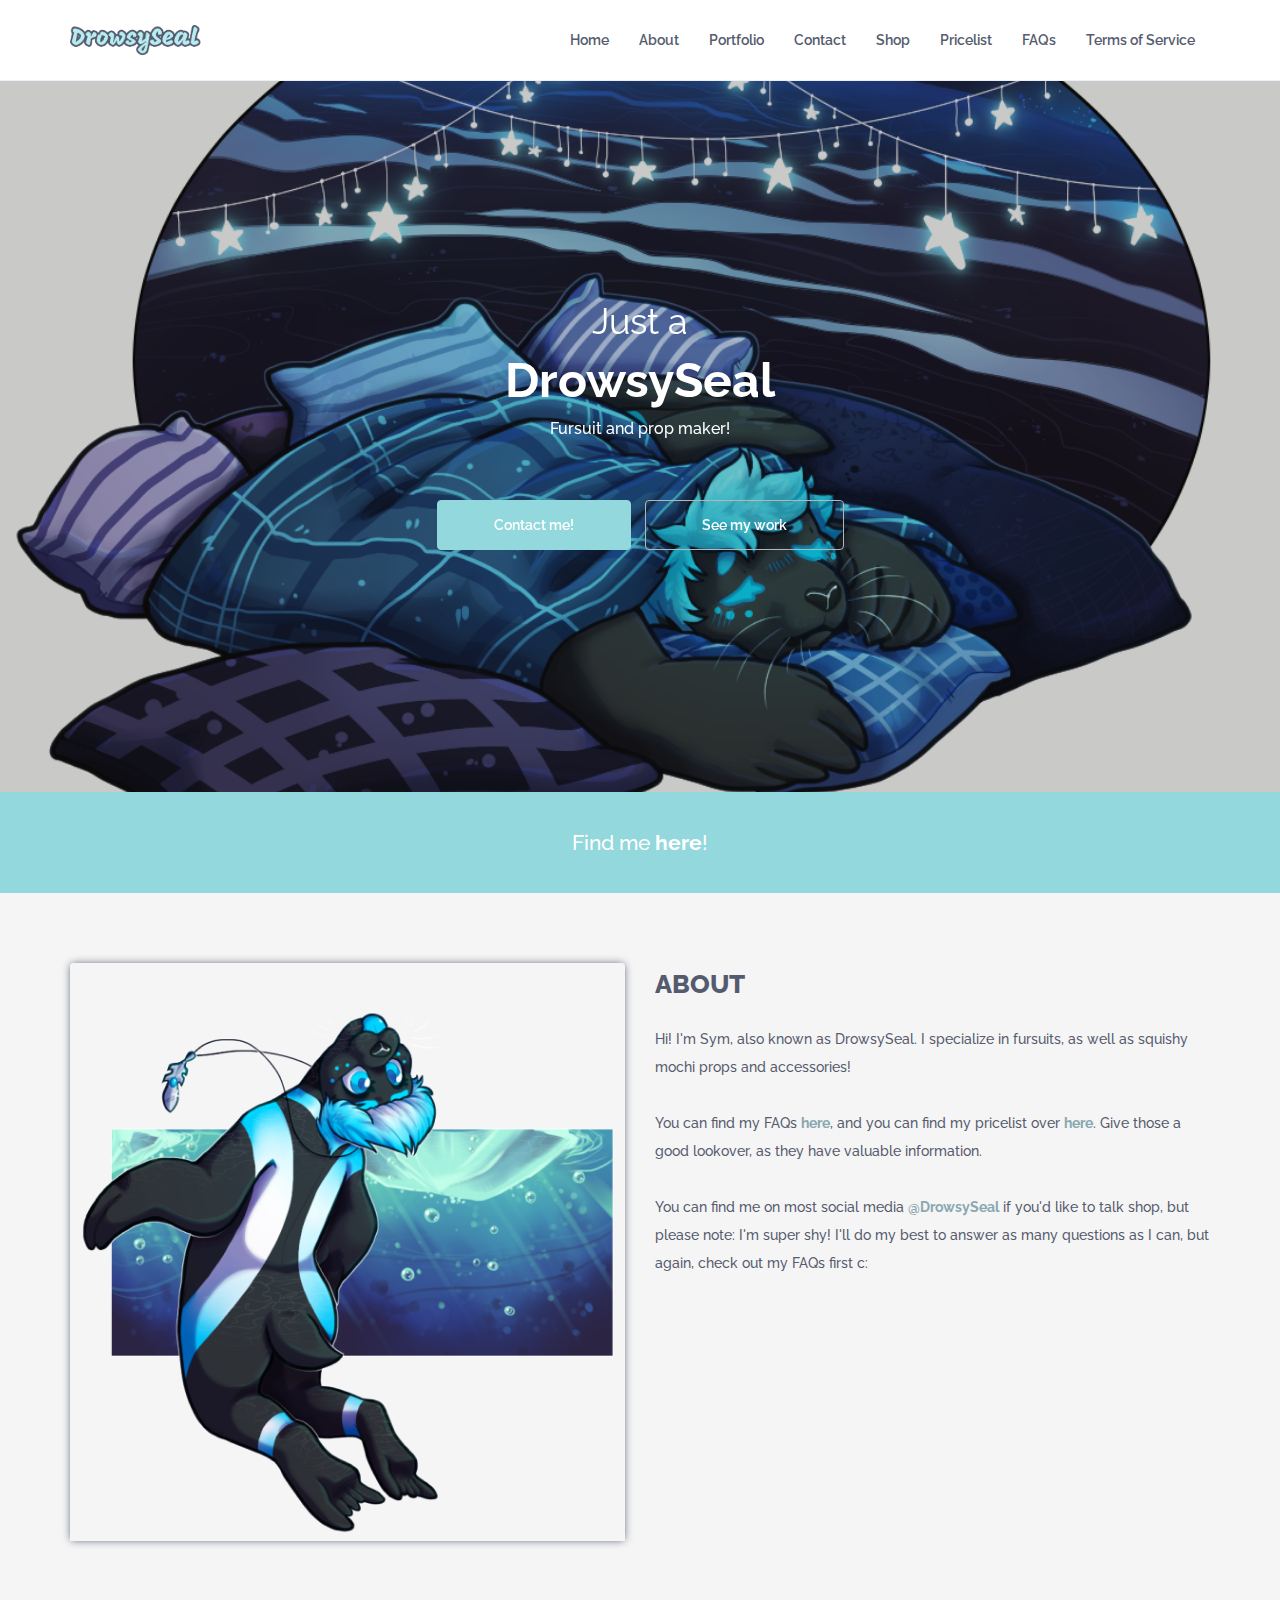
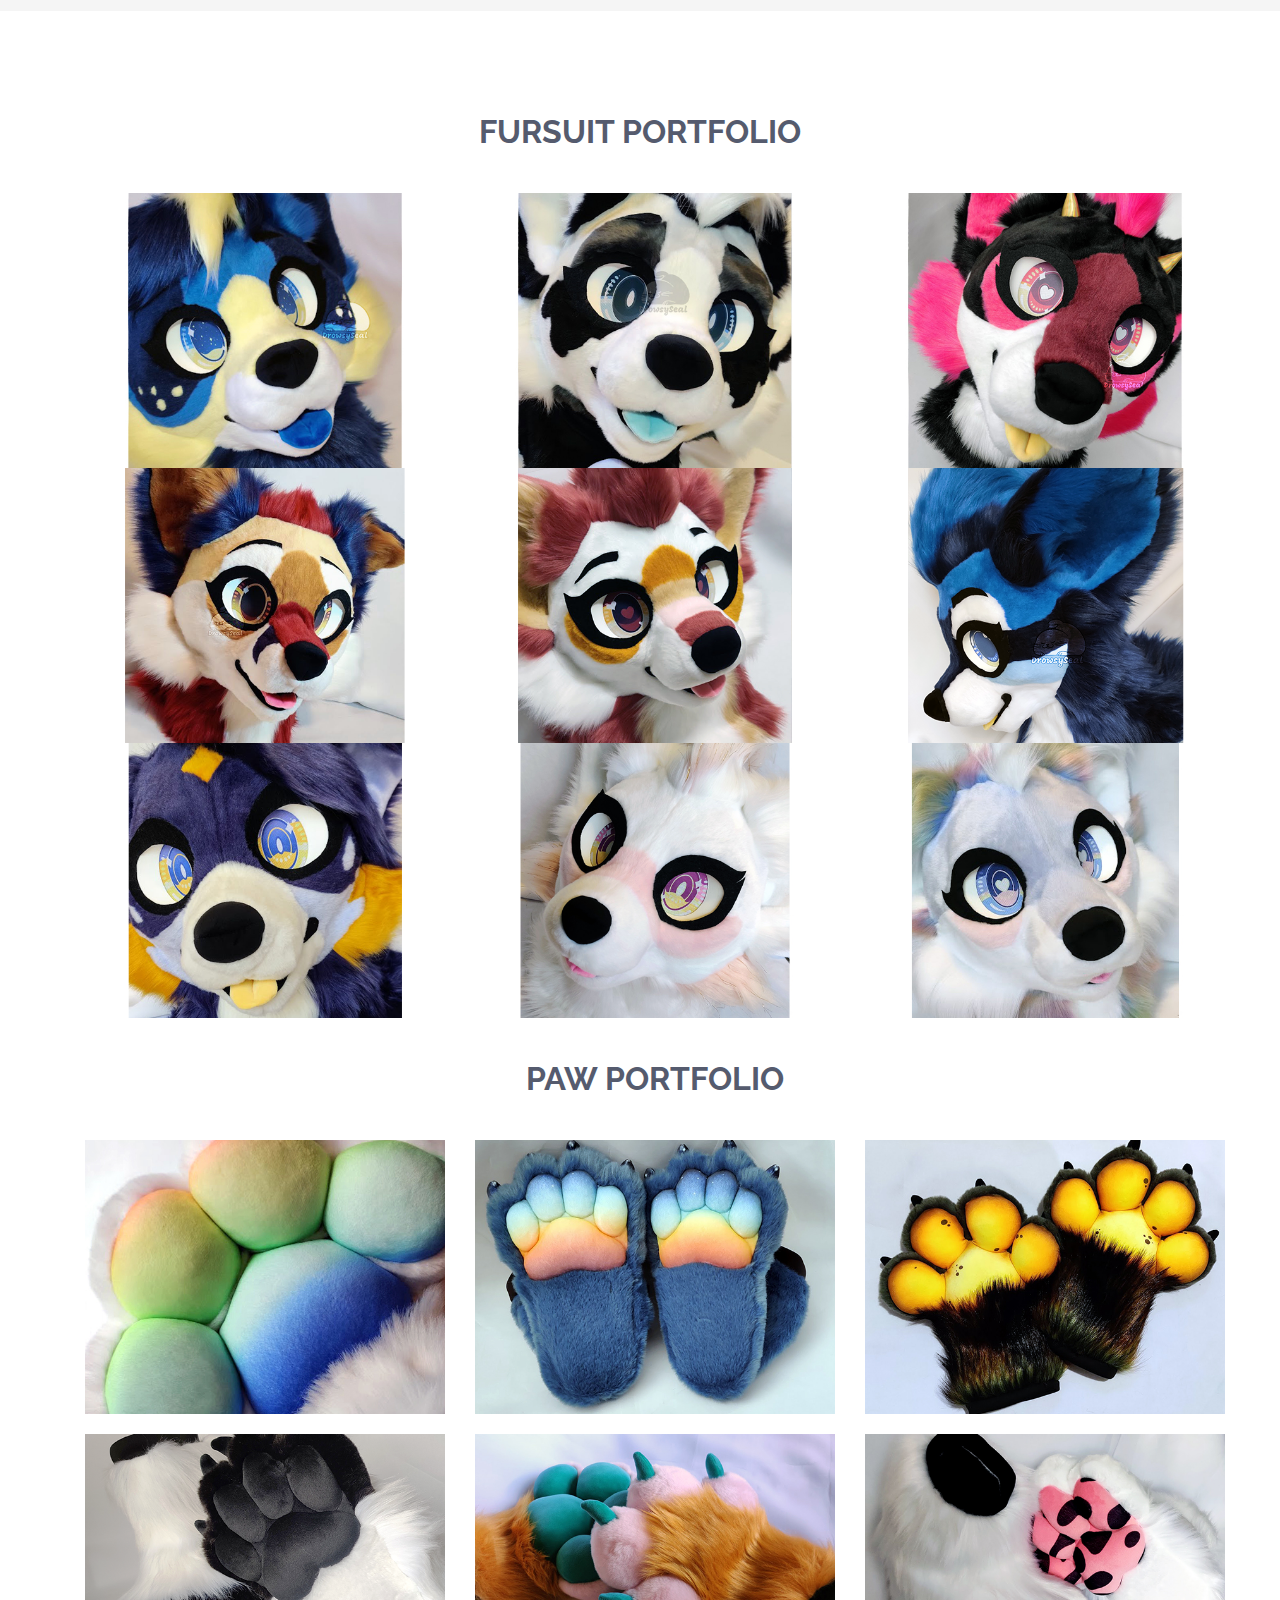
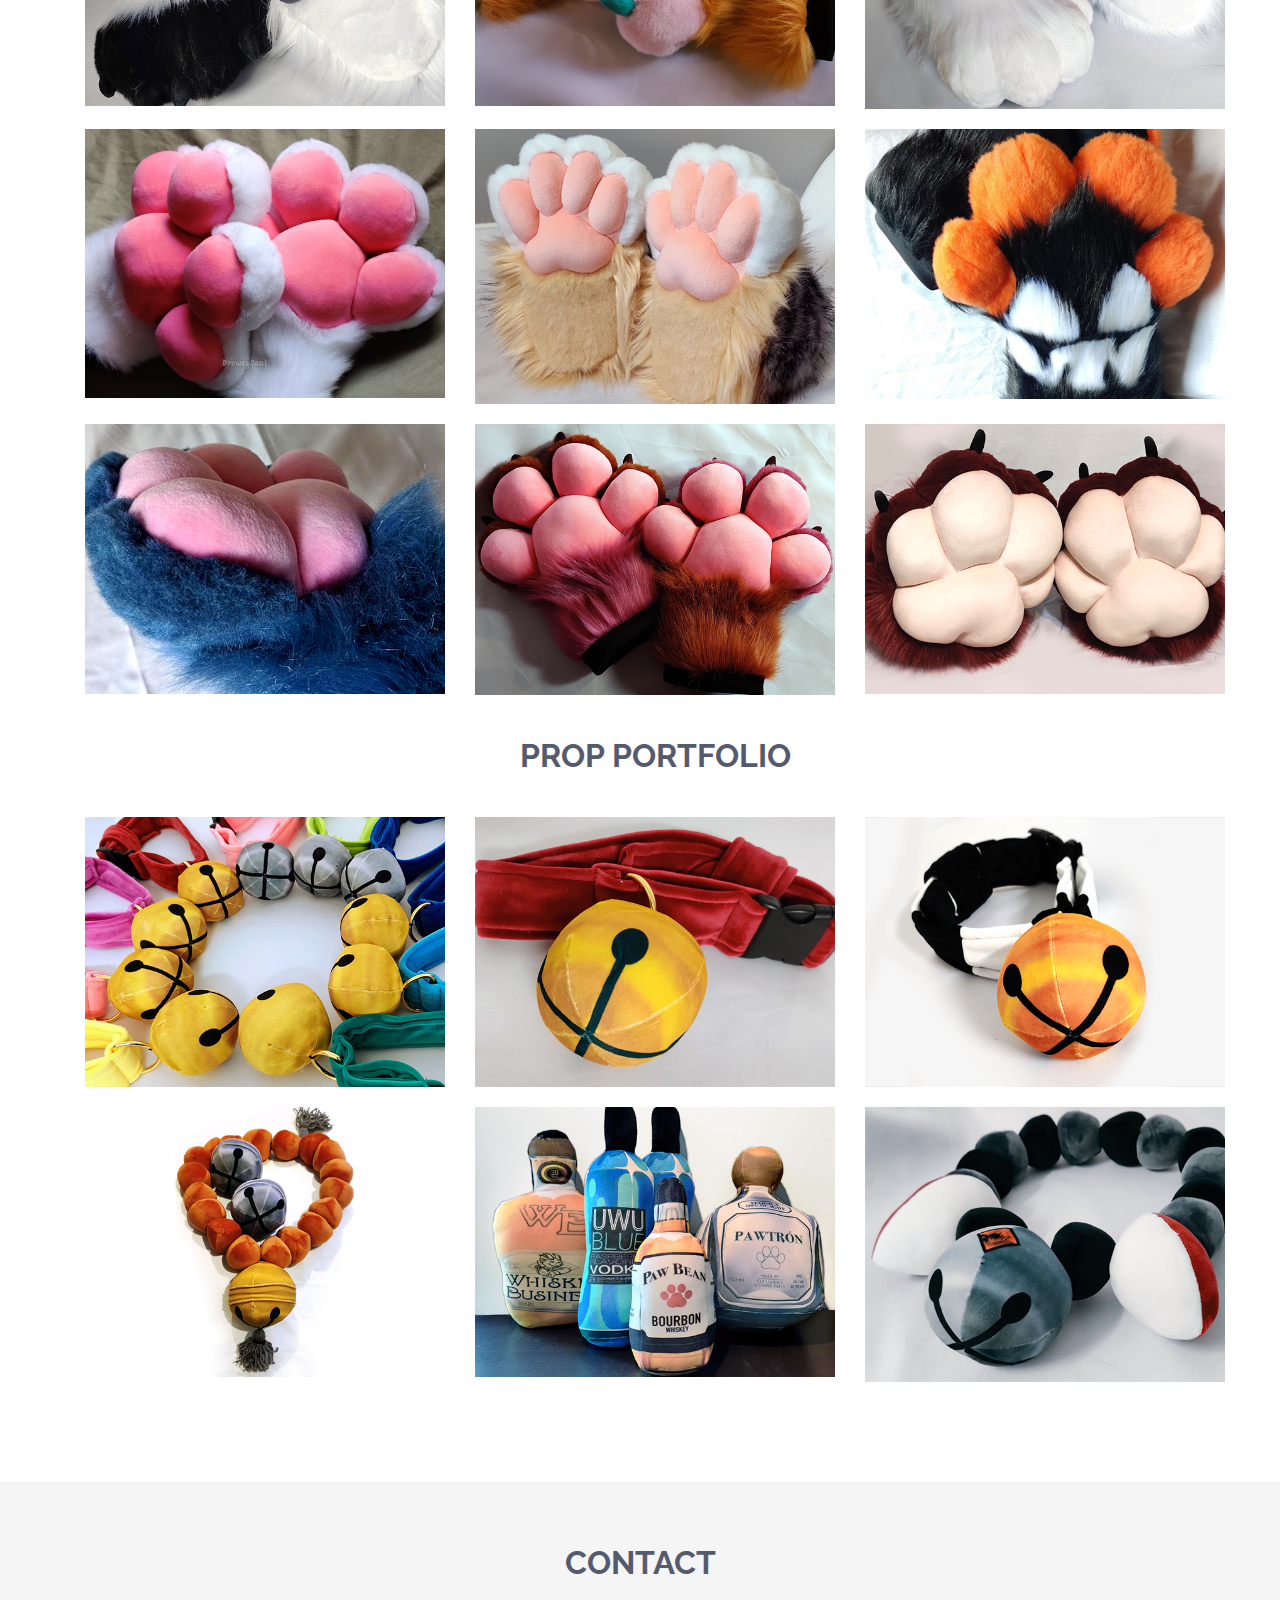
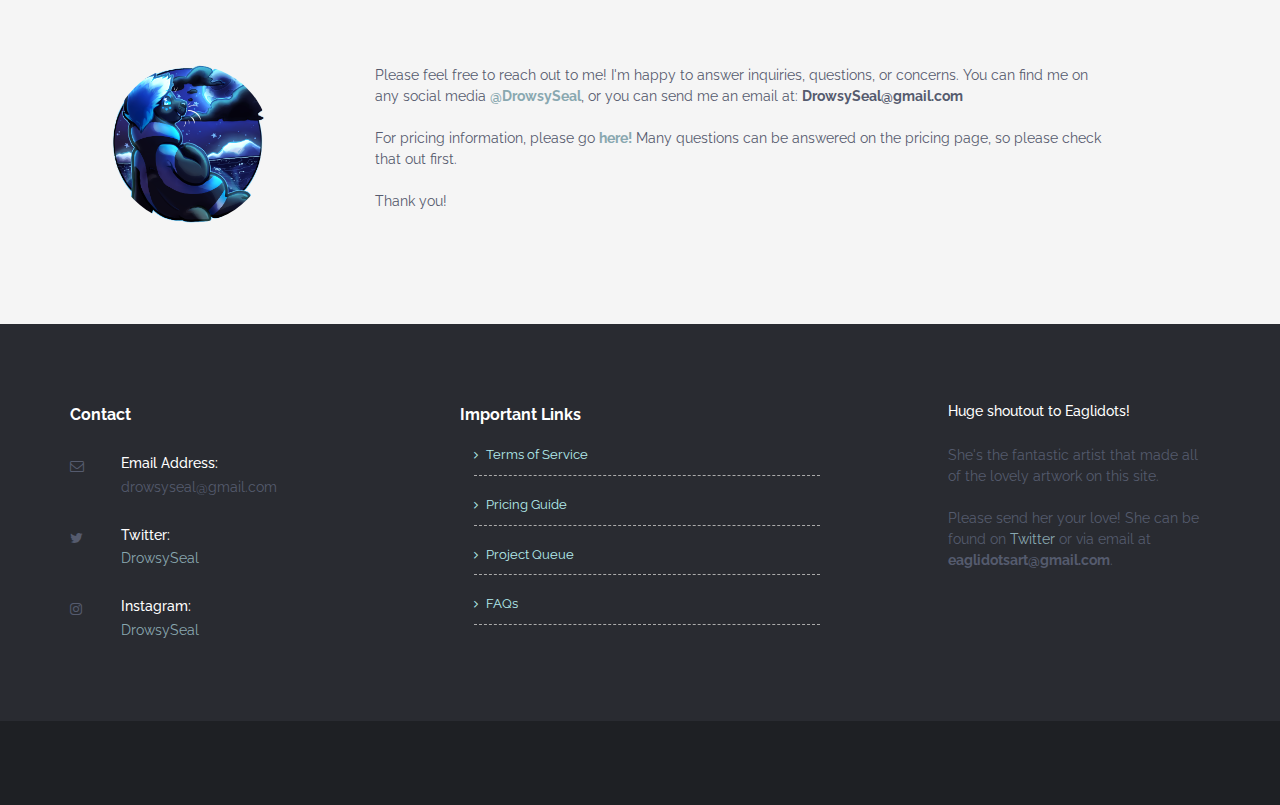
==== commit 25d33a4c: "Updates" ====
--- a/index.html
+++ b/index.html
@@ -178,6 +178,39 @@
                                     <div class="col-sm-4">
                                         <div class="port_item xs-m-top-30">
                                             <div class="port_img">
+                                                <img src="assets/images/snooze.jpg" alt="" />
+                                                <div class="port_overlay text-center">
+                                                    <a href="assets/images/snooze.jpg" class="popup-img">+</a>
+                                                </div>
+                                            </div>
+                                        </div>
+                                    </div>
+                                    <div class="col-sm-4">
+                                        <div class="port_item xs-m-top-30">
+                                            <div class="port_img">
+                                                <img src="assets/images/ink.jpg" alt="" />
+                                                <div class="port_overlay text-center">
+                                                    <a href="assets/images/ink.jpg" class="popup-img">+</a>
+                                                </div>
+                                            </div>
+                                        </div>
+                                    </div>
+                                    <div class="col-sm-4">
+                                        <div class="port_item xs-m-top-30">
+                                            <div class="port_img">
+                                                <img src="assets/images/heartbreaker.jpg" alt="" />
+                                                <div class="port_overlay text-center">
+                                                    <a href="assets/images/heartbreaker.jpg" class="popup-img">+</a>
+                                                </div>
+                                            </div>
+                                        </div>
+                                    </div>
+                            <div class="container">
+                                <br>
+                                <div class="row">
+                                    <div class="col-sm-4">
+                                        <div class="port_item xs-m-top-30">
+                                            <div class="port_img">
                                                 <img src="assets/images/spice.png" alt="" />
                                                 <div class="port_overlay text-center">
                                                     <a href="assets/images/spice.png" class="popup-img">+</a>
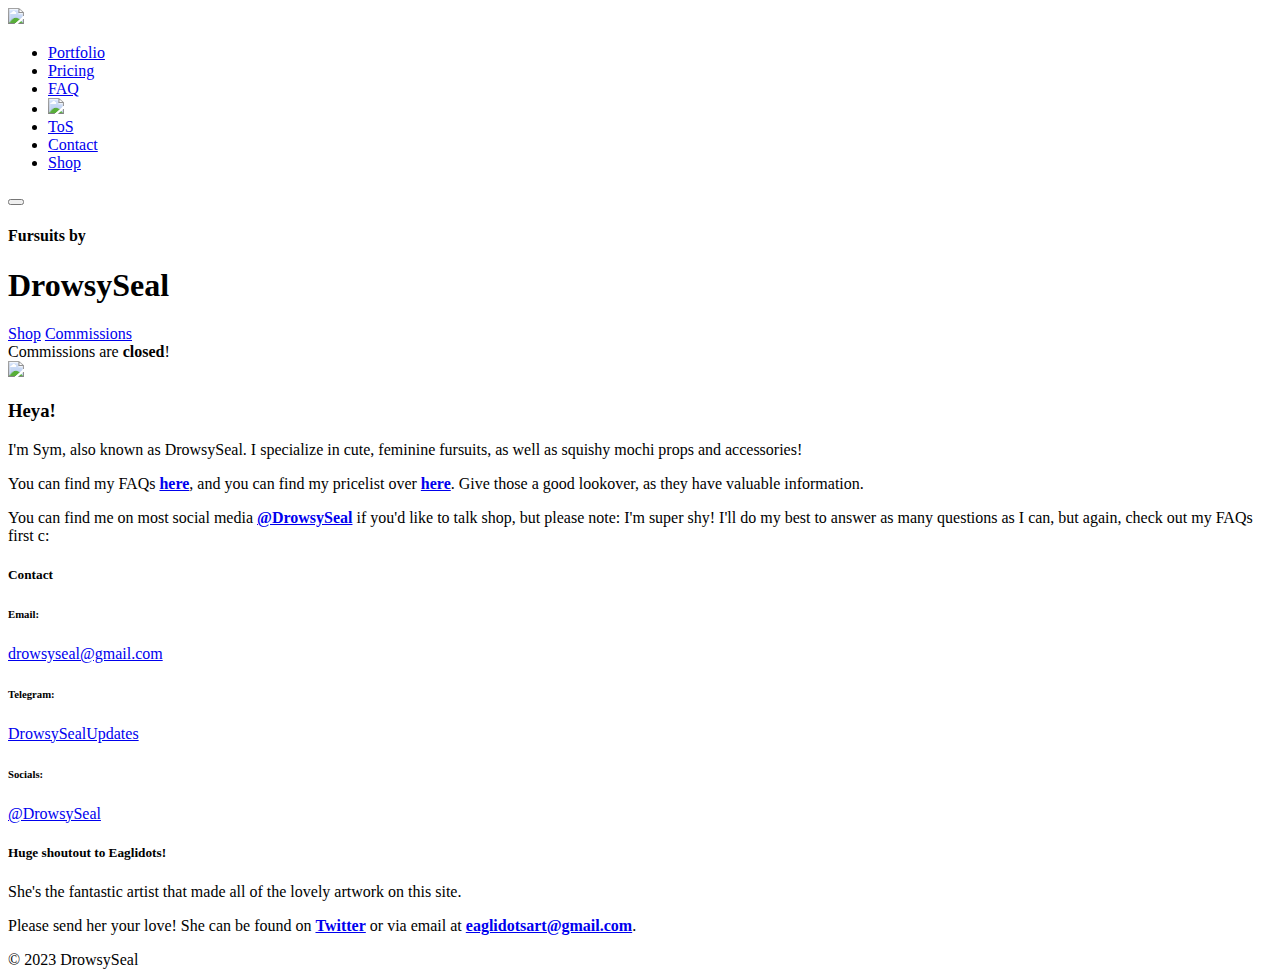
==== commit 1e93012d: "Update commission status" ====
--- a/index.html
+++ b/index.html
@@ -1,645 +1,109 @@
-<!doctype html>
-<!--[if lt IE 7]>      <html class="no-js lt-ie9 lt-ie8 lt-ie7" lang=""> <![endif]-->
-<!--[if IE 7]>         <html class="no-js lt-ie9 lt-ie8" lang=""> <![endif]-->
-<!--[if IE 8]>         <html class="no-js lt-ie9" lang=""> <![endif]-->
-<!--[if gt IE 8]><!--> <html class="no-js" lang="en"> <!--<![endif]-->
-    <head>
-        <meta charset="utf-8">
-        <title>DrowsySeal</title>
-        <meta name="description" content="">
-        <meta name="viewport" content="width=device-width, initial-scale=1">
-        <link rel="icon" type="image/png" href="favicon.ico">
+<!DOCTYPE html>
+<html lang="en">
+<head>
+  <script src="https://kit.fontawesome.com/32bceee90f.js" crossorigin="anonymous"></script>
+  <!-- Basic Page Needs
+  –––––––––––––––––––––––––––––––––––––––––––––––––– -->
+  <meta charset="utf-8">
+  <title>DrowsySeal</title>
+  <meta name="description" content="DrowsySeal: A fursuit maker who specializes in cute sparkledogs c:">
+  <meta name="author" content="">
 
-        <!--Google Font link-->
-        <link href="https://fonts.googleapis.com/css?family=Raleway:100,100i,200,200i,300,300i,400,400i,500,500i,600,600i,700,700i,800,800i,900,900i" rel="stylesheet">
+  <!-- Mobile Specific Metas
+  –––––––––––––––––––––––––––––––––––––––––––––––––– -->
+  <meta name="viewport" content="width=device-width, initial-scale=1">
 
+  <!-- FONT
+  –––––––––––––––––––––––––––––––––––––––––––––––––– -->
+  <link href="//fonts.googleapis.com/css?family=Raleway:400,300,600" rel="stylesheet" type="text/css">
 
-        <link rel="stylesheet" href="assets/css/slick/slick.css"> 
-        <link rel="stylesheet" href="assets/css/slick/slick-theme.css">
-        <link rel="stylesheet" href="assets/css/animate.css">
-        <link rel="stylesheet" href="assets/css/iconfont.css">
-        <link rel="stylesheet" href="assets/css/font-awesome.min.css">
-        <link rel="stylesheet" href="assets/css/bootstrap.css">
-        <link rel="stylesheet" href="assets/css/magnific-popup.css">
-        <link rel="stylesheet" href="assets/css/bootsnav.css">
+  <!-- CSS
+  –––––––––––––––––––––––––––––––––––––––––––––––––– -->
+  <link rel="stylesheet" href="css/normalize.css">
+  <link rel="stylesheet" href="css/barebones.css">
+  <link rel="stylesheet" href="css/style.css">
+  <link rel="stylesheet" href="https://kit.fontawesome.com/32bceee90f.css" crossorigin="anonymous">
 
-        <!-- xsslider slider css -->
+  <!-- Favicon
+  –––––––––––––––––––––––––––––––––––––––––––––––––– -->
+  <link rel="icon" type="image/png" href="images/favicon-16.ico">
 
+</head>
+<body>
+  <!-- Primary Page Layout
+  –––––––––––––––––––––––––––––––––––––––––––––––––– -->
+    <div id="nav" class="list-wrap">
+      <a href="/"><img id="mobile-logo" src="./images/logo.png"></a></li>
+      <ul class="grid-container sevenths menu">
+        <li><a href="/portfolio.html">Portfolio</a></li>
+        <li><a href="/pricing.html">Pricing</a></li>
+        <li><a href="/faq.html">FAQ</a></li>
+        <li id="logo"><a href="/"><img src="./images/logo.png"></a></li>
+        <li><a href="/tos.html">ToS</a></li>
+        <li><a href="/contact.html">Contact</a></li>
+        <li><a href="https://drowsyseal.bigcartel.com/">Shop</a></li>
+      </ul>
+      <button class="hamburger">
+        <i class="fa fa-solid fa-bars menuIcon"></i>
+        <i class="fa fa-solid fa-xmark closeIcon"></i>
+      </button>
+    </div>
+    <div id="hero">
+      <div class="grid-container full">
+        <span id="hero-text">
+          <h4>Fursuits by</h4>
+          <h1>DrowsySeal</h1> 
+        </span>
+        <div class="grid-container halves" id="fast-links">
+          <a class="button" href="https://drowsyseal.bigcartel.com/">Shop</a>
+          <a class="button" href="/commissions.html">Commissions</a>
+        </div>
+      </div>
+    </div>
+    <div id="commissions">
+      <span>Commissions are <strong>closed</strong>!</span>
+    </div>
+    <div class="grid-container halves" id="about">
+      <img src="/images/about-img.png">
+      <span>
+        <h3>Heya!</h3>
+          <p>I'm Sym, also known as DrowsySeal. I specialize in cute, feminine fursuits, as well as squishy mochi props and accessories!</p>
 
-        <!--<link rel="stylesheet" href="assets/css/xsslider.css">-->
+          <p>You can find my FAQs <strong><a href="/faq.html">here</a></strong>, and you can find my pricelist over <strong><a href="/pricing.html">here</a></strong>. Give those a good lookover, as they have valuable information.</p>
+          
+          <p>You can find me on most social media <strong><a href="/contact.html">@DrowsySeal</a></strong> if you'd like to talk shop, but please note: I'm super shy! I'll do my best to answer as many questions as I can, but again, check out my FAQs first c: </p>
+      </span>
+    </div>
+    <div id="footer">
+      <div class="grid-container thirds">
+        <div id="links">
+          <h5>Contact</h5>
+          <div class="footer-link">
+            <h6><i class="fa-solid fa-envelope"></i>Email:</h6>
+            <a href="mailto:drowsyseal@gmail.com">drowsyseal@gmail.com</a>
+          </div>
+          <div class="footer-link">
+            <h6><i class="fa-brands fa-telegram"></i>Telegram:</h6></i>
+            <a href="https://t.me/DrowsySealUpdates">DrowsySealUpdates</a>
+          </div>
+          <div class="footer-link">          
+            <h6><i class="fa-solid fa-at"></i>Socials:</h6>
+            <a href="/contact.html">@DrowsySeal</a>
+          </div>
+        </div>
+        <div></div>
+        <div id="shoutout">
+          <h5>Huge shoutout to Eaglidots!</h5>
+          <p>She's the fantastic artist that made all of the lovely artwork on this site.</p>
+          <p>Please send her your love! She can be found on <a href="https://twitter.com/eaglidots"><strong>Twitter</strong></a> or via email at <strong><a href="mailto:eaglidotsart@gmail.com">eaglidotsart@gmail.com</a></strong>.</p>
+        </div>
+      </div>
+      
+    </div>
+    <div id="copyright">© 2023 DrowsySeal</div>
 
-
-
-
-        <!--For Plugins external css-->
-        <!--<link rel="stylesheet" href="assets/css/plugins.css" />-->
-
-        <!--Theme custom css -->
-        <link rel="stylesheet" href="assets/css/style.css">
-        <!--<link rel="stylesheet" href="assets/css/colors/maron.css">-->
-
-        <!--Theme Responsive css-->
-        <link rel="stylesheet" href="assets/css/responsive.css" />
-
-        <script src="assets/js/vendor/modernizr-2.8.3-respond-1.4.2.min.js"></script>
-    </head>
-
-    <body data-spy="scroll" data-target=".navbar-collapse">
-
-
-        <!-- Preloader -->
-        <div id="loading">
-            <div id="loading-center">
-                <div id="loading-center-absolute">
-                    <div class="object" id="object_one"></div>
-                    <div class="object" id="object_two"></div>
-                    <div class="object" id="object_three"></div>
-                    <div class="object" id="object_four"></div>
-                </div>
-            </div>
-        </div><!--End off Preloader -->
-
-
-        <div class="column">
-            <!--Home page style-->
-
-
-            <nav class="navbar navbar-default bootsnav navbar-fixed">
-                <div class="container">
-                    <!-- Start Header Navigation -->
-                    <div class="navbar-header">
-                        <button type="button" class="navbar-toggle" data-toggle="collapse" data-target="#navbar-menu">
-                            <i class="fa fa-bars"></i>
-                        </button>
-                        <a class="navbar-brand" href="#home">
-                            <img src="assets/images/logo.png" class="logo" alt="">
-                            <!--<img src="assets/images/footer-logo.png" class="logo logo-scrolled" alt="">-->
-                        </a>
-                    </div>
-                    <!-- End Header Navigation -->
-
-                    <!-- navbar menu -->
-                    <div class="collapse navbar-collapse" id="navbar-menu">
-                        <ul class="nav navbar-nav navbar-right">
-                            <li><a href="#home">Home</a></li>                  
-                            <li><a href="#about">About</a></li>
-                            <li><a href="#portfolio">Portfolio</a></li>
-                            <li><a href="#contact">Contact</a></li>
-                            <li><a href="https://drowsyseal.bigcartel.com/">Shop</a></li> 
-                            <li><a href="/pricing.html">Pricelist</a></li> 
-                            <li><a href="/faq.html">FAQs</a></li>  
-                            <li><a href="/tos.html">Terms of Service</a></li>  
-                        </ul>
-                    </div><!-- /.navbar-collapse -->
-                </div> 
-
-            </nav>
-
-            <!--Home Sections-->
-
-            <section id="home" class="home bg-black fix">
-                <div class="overlay"></div>
-                <div class="container">
-                    <div class="row">
-                        <div class="main_home text-center">
-                            <div class="col-md-12">
-                                <div class="hello_slid">
-                                    <div class="slid_item">
-                                        <div class="home_text ">
-                                            <h2 class="text-white">Just a</h2>
-                                            <h1 class="text-white">DrowsySeal</h1>
-                                            <h5 class="text-white">Fursuit and prop maker!</h3>
-                                        </div>
-
-                                        <div class="home_btns m-top-40" id="home-btns">
-                                            <a href="#contact" class="btn btn-primary m-top-20">Contact me!</a>
-                                            <a href="#portfolio" class="btn btn-default m-top-20">See my work</a>
-                                        </div>
-                                    </div><!-- End of slid item -->
-                                </div>
-                            </div>
-                        </div>
-                    </div><!--End of row-->
-                </div><!--End of container -->
-            </section> <!--End of Home Sections-->
-
-            <div class=" fix bg-primary text-center p-top-40 p-bottom-30">
-                <div class="col-md-12">
-                    <h3 class="wow fadeInRight text-white" data-wow-duration="1s">
-                        <a style="color:#fff" href="https://www.drowsyseal.com/ds.html">Find me <strong>here</Strong>!</a>
-                    </h3>
-                </div>
-            </div>
-
-            <!--About Section-->
-            <section id="about" class="business bg-grey roomy-70">
-                <div class="container">
-                    <div class="row">
-                        <div class="main_business">
-                            <div class="col-md-6">
-                                <div class="business_slid">
-                                    <div class="slid_shap bg-grey"></div>
-                                        <div class="business_item">
-                                            <div class="business_img">
-                                                <img src="assets/images/about-img.png" alt="Sym plush suit" />
-                                            </div>
-                                        </div>
-                                </div>
-                            </div>
-                            
-                            <div class="col-md-6">
-                                <div class="business_item sm-m-top-50">
-                                    <h2 class="text-uppercase">About</h2>
-                                    <p class="m-top-20">Hi! I'm Sym, also known as DrowsySeal. I specialize in fursuits, as well as squishy mochi props and accessories!<br><br>
-
-                                    You can find my FAQs <strong><a href="/faq.html">here</a></strong>, and you can find my pricelist over <strong><a href="/pricing.html">here</a></strong>. 
-                                    Give those a good lookover, as they have valuable information.<br><br>
-
-                                    You can find me on most social media <strong><a href="/DS.html">@DrowsySeal</a></strong> if you'd like to talk shop, but please note: I'm super shy! 
-                                    I'll do my best to answer as many questions as I can, but again, check out my FAQs first c:
-                                    </p>
-                                </div>
-                            </div>
-                        </div>
-                    </div>
-                </div>
-            </section><!-- End of About section -->
-
-            <!--Portfolio section-->
-            <section id="portfolio" class="product">
-                <div class="container">
-                    <div class="main_product roomy-80">
-                        <div class="head_title text-center fix">
-                            <h2 class="text-uppercase">Fursuit Portfolio</h2>
-                        </div>
-                        <div class="item">
-                            <div class="container">
-                                <div class="row">
-                                    <div class="col-sm-4">
-                                        <div class="port_item xs-m-top-30">
-                                            <div class="port_img">
-                                                <img src="assets/images/snooze.jpg" alt="" />
-                                                <div class="port_overlay text-center">
-                                                    <a href="assets/images/snooze.jpg" class="popup-img">+</a>
-                                                </div>
-                                            </div>
-                                        </div>
-                                    </div>
-                                    <div class="col-sm-4">
-                                        <div class="port_item xs-m-top-30">
-                                            <div class="port_img">
-                                                <img src="assets/images/ink.jpg" alt="" />
-                                                <div class="port_overlay text-center">
-                                                    <a href="assets/images/ink.jpg" class="popup-img">+</a>
-                                                </div>
-                                            </div>
-                                        </div>
-                                    </div>
-                                    <div class="col-sm-4">
-                                        <div class="port_item xs-m-top-30">
-                                            <div class="port_img">
-                                                <img src="assets/images/heartbreaker.jpg" alt="" />
-                                                <div class="port_overlay text-center">
-                                                    <a href="assets/images/heartbreaker.jpg" class="popup-img">+</a>
-                                                </div>
-                                            </div>
-                                        </div>
-                                    </div>
-                            <div class="container">
-                                <br>
-                                <div class="row">
-                                    <div class="col-sm-4">
-                                        <div class="port_item xs-m-top-30">
-                                            <div class="port_img">
-                                                <img src="assets/images/spice.png" alt="" />
-                                                <div class="port_overlay text-center">
-                                                    <a href="assets/images/spice.png" class="popup-img">+</a>
-                                                </div>
-                                            </div>
-                                        </div>
-                                    </div>
-                                    <div class="col-sm-4">
-                                        <div class="port_item xs-m-top-30">
-                                            <div class="port_img">
-                                                <img src="assets/images/sunrise.png" alt="" />
-                                                <div class="port_overlay text-center">
-                                                    <a href="assets/images/sunrise.png" class="popup-img">+</a>
-                                                </div>
-                                            </div>
-                                        </div>
-                                    </div>
-                                    <div class="col-sm-4">
-                                        <div class="port_item xs-m-top-30">
-                                            <div class="port_img">
-                                                <img src="assets/images/skye.png" alt="" />
-                                                <div class="port_overlay text-center">
-                                                    <a href="assets/images/skye.png" class="popup-img">+</a>
-                                                </div>
-                                            </div>
-                                        </div>
-                                    </div>
-                            
-                            <div class="container">
-                                <br>
-                                <div class="row">
-                                    <div class="col-sm-4">
-                                        <div class="port_item xs-m-top-30">
-                                            <div class="port_img">
-                                                <img src="assets/images/venus.png" alt="" />
-                                                <div class="port_overlay text-center">
-                                                    <a href="assets/images/venus.png" class="popup-img">+</a>
-                                                </div>
-                                            </div>
-                                        </div>
-                                    </div>
-                                    <div class="col-sm-4">
-                                        <div class="port_item xs-m-top-30">
-                                            <div class="port_img">
-                                                <img src="assets/images/shimmer.png" alt="" />
-                                                <div class="port_overlay text-center">
-                                                    <a href="assets/images/shimmer.png" class="popup-img">+</a>
-                                                </div>
-                                            </div>
-                                        </div>
-                                    </div>
-                                    <div class="col-sm-4">
-                                        <div class="port_item xs-m-top-30">
-                                            <div class="port_img">
-                                                <img src="assets/images/magicalgirl.jpg" alt="" />
-                                                <div class="port_overlay text-center">
-                                                    <a href="assets/images/magicalgirl.jpg" class="popup-img">+</a>
-                                                </div>
-                                            </div>
-                                        </div>
-                                    </div>
-                                   
-                                  </div>  
-                                </div>
-                            </div>
-                        </div>
-                        <br><br>
-                        <div class="head_title text-center fix">
-                            <h2 class="text-uppercase">Paw Portfolio</h2>
-                        </div>
-                            <!-- Wrapper for slides -->
-                                <div class="item active">
-                                    <div class="container">
-                                        <div class="row">
-                                            <div class="col-sm-4">
-                                                <div class="port_item xs-m-top-30">
-                                                    <div class="port_img">
-                                                        <img src="assets/images/rainbow.jpg" alt="" />
-                                                        <div class="port_overlay text-center">
-                                                            <a href="assets/images/rainbow.jpg" class="popup-img">+</a>
-                                                        </div>
-                                                    </div>
-                                                </div>
-                                            </div>
-                                            <div class="col-sm-4">
-                                                <div class="port_item xs-m-top-30">
-                                                    <div class="port_img">
-                                                        <img src="assets/images/sunset.jpg" alt="" />
-                                                        <div class="port_overlay text-center">
-                                                            <a href="assets/images/sunset.jpg" class="popup-img">+</a>
-                                                        </div>
-                                                    </div>
-                                                </div>
-                                            </div>
-                                            <div class="col-sm-4">
-                                                <div class="port_item xs-m-top-30">
-                                                    <div class="port_img">
-                                                        <img src="assets/images/pumpkin.jpg" alt="" />
-                                                        <div class="port_overlay text-center">
-                                                            <a href="assets/images/pumpkin.jpg" class="popup-img">+</a>
-                                                        </div>
-                                                    </div>
-                                                </div>
-                                            </div>
-                                        </div>
-                                    </div>
-                                <br>
-                                <div class="item">
-                                    <div class="container">
-                                        <div class="row">
-                                            <div class="col-sm-4">
-                                                <div class="port_item xs-m-top-30">
-                                                    <div class="port_img">
-                                                        <img src="assets/images/foxeh_blue.png" alt="" />
-                                                        <div class="port_overlay text-center">
-                                                            <a href="assets/images/foxeh_blue.png" class="popup-img">+</a>
-                                                        </div>
-                                                    </div>
-                                                </div>
-                                            </div>
-                                            <div class="col-sm-4">
-                                                <div class="port_item xs-m-top-30">
-                                                    <div class="port_img">
-                                                        <img src="assets/images/handpaws_Denny.jpg" alt="" />
-                                                        <div class="port_overlay text-center">
-                                                            <a href="assets/images/handpaws_Denny.jpg" class="popup-img">+</a>
-                                                        </div>
-                                                    </div>
-                                                </div>
-                                            </div>
-                                            <div class="col-sm-4">
-                                                <div class="port_item xs-m-top-30">
-                                                    <div class="port_img">
-                                                        <img src="assets/images/Spotty.jpg" alt="" />
-                                                        <div class="port_overlay text-center">
-                                                            <a href="assets/images/Spotty.jpg" class="popup-img">+</a>
-                                                        </div>
-                                                    </div>
-                                                </div>
-                                            </div>
-                                        </div>
-                                    </div>
-                                </div>
-                                <br>
-                                <div class="item">
-                                    <div class="container">
-                                        <div class="row">
-                                            <div class="col-sm-4">
-                                                <div class="port_item xs-m-top-30">
-                                                    <div class="port_img">
-                                                        <img src="assets/images/handpaws_pm.png" alt="" />
-                                                        <div class="port_overlay text-center">
-                                                            <a href="assets/images/handpaws_pm.png" class="popup-img">+</a>
-                                                        </div>
-                                                    </div>
-                                                </div>
-                                            </div>
-                                            <div class="col-sm-4">
-                                                <div class="port_item xs-m-top-30">
-                                                    <div class="port_img">
-                                                        <img src="assets/images/beetlecat.jpg" alt="" />
-                                                        <div class="port_overlay text-center">
-                                                            <a href="assets/images/beetlecat.jpg" class="popup-img">+</a>
-                                                        </div>
-                                                    </div>
-                                                </div>
-                                            </div>
-                                            <div class="col-sm-4">
-                                                <div class="port_item xs-m-top-30">
-                                                    <div class="port_img">
-                                                        <img src="assets/images/handpaws_hw.jpg" alt="" />
-                                                        <div class="port_overlay text-center">
-                                                            <a href="assets/images/handpaws_hw.jpg" class="popup-img">+</a>
-                                                        </div>
-                                                    </div>
-                                                </div>
-                                            </div>
-                                        </div>
-                                    </div>
-                                </div>
-                                <br>
-                                <div class="item">
-                                    <div class="container">
-                                        <div class="row">
-                                            <div class="col-sm-4">
-                                                <div class="port_item xs-m-top-30">
-                                                    <div class="port_img">
-                                                        <img src="assets/images/handpaws_closeup.png" alt="" />
-                                                        <div class="port_overlay text-center">
-                                                            <a href="assets/images/handpaws_closeup.png" class="popup-img">+</a>
-                                                        </div>
-                                                    </div>
-                                                </div>
-                                            </div>
-                                            <div class="col-sm-4">
-                                                <div class="port_item xs-m-top-30">
-                                                    <div class="port_img">
-                                                        <img src="assets/images/handpaws_IG.png" alt="" />
-                                                        <div class="port_overlay text-center">
-                                                            <a href="assets/images/handpaws_IG.png" class="popup-img">+</a>
-                                                        </div>
-                                                    </div>
-                                                </div>
-                                            </div>
-                                            <div class="col-sm-4">
-                                                <div class="port_item xs-m-top-30">
-                                                    <div class="port_img">
-                                                        <img src="assets/images/angryzack.png" alt="" />
-                                                        <div class="port_overlay text-center">
-                                                            <a href="assets/images/angryzack.png" class="popup-img">+</a>
-                                                        </div>
-                                                    </div>
-                                                </div>
-                                            </div> 
-                                         </div>
-                                     </div>
-                                </div>
-                                
-                        </div>
-
-                        <div class="head_title text-center fix">
-                            <br><br>
-                            <h2 class="text-uppercase">Prop Portfolio</h2>
-                        </div>
-                            <!-- Wrapper for slides -->
-                                <div class="item active">
-                                    <div class="container">
-                                        <div class="row">
-                                            <div class="col-sm-4">
-                                                <div class="port_item xs-m-top-30">
-                                                    <div class="port_img">
-                                                        <img src="assets/images/collars_all.jpg" alt="" />
-                                                        <div class="port_overlay text-center">
-                                                            <a href="assets/images/collars_all.jpg" class="popup-img">+</a>
-                                                        </div>
-                                                    </div>
-                                                </div>
-                                            </div>
-                                            <div class="col-sm-4">
-                                                <div class="port_item xs-m-top-30">
-                                                    <div class="port_img">
-                                                        <img src="assets/images/collar_red.jpg" alt="" />
-                                                        <div class="port_overlay text-center">
-                                                            <a href="assets/images/collar_red.jpg" class="popup-img">+</a>
-                                                        </div>
-                                                    </div>
-                                                </div>
-                                            </div>
-                                            <div class="col-sm-4">
-                                                <div class="port_item xs-m-top-30">
-                                                    <div class="port_img">
-                                                        <img src="assets/images/Jackodoll.png" alt="" />
-                                                        <div class="port_overlay text-center">
-                                                            <a href="assets/images/Jackodoll.png" class="popup-img">+</a>
-                                                        </div>
-                                                    </div>
-                                                </div>
-                                            </div>
-                                        </div>
-                                    </div>
-                                </div><br>
-                                <div class="item">
-                                    <div class="container">
-                                        <div class="row">
-                                            <div class="col-sm-4">
-                                                <div class="port_item xs-m-top-30">
-                                                    <div class="port_img">
-                                                        <img src="assets/images/harledane92.png" alt="" />
-                                                        <div class="port_overlay text-center">
-                                                            <a href="assets/images/harledane92.png" class="popup-img">+</a>
-                                                        </div>
-                                                    </div>
-                                                </div>
-                                            </div>
-                                            <div class="col-sm-4">
-                                                <div class="port_item xs-m-top-30">
-                                                    <div class="port_img">
-                                                        <img src="assets/images/booze_all.png" alt="" />
-                                                        <div class="port_overlay text-center">
-                                                            <a href="assets/images/booze_all.png" class="popup-img">+</a>
-                                                        </div>
-                                                    </div>
-                                                </div>
-                                            </div>
-                                            <div class="col-sm-4">
-                                                <div class="port_item xs-m-top-30">
-                                                    <div class="port_img">
-                                                        <img src="assets/images/greyrooms.png" alt="" />
-                                                        <div class="port_overlay text-center">
-                                                            <a href="assets/images/greyrooms.png" class="popup-img">+</a>
-                                                        </div>
-                                                    </div>
-                                                </div>
-                                            </div>
-                                        </div>
-                                    </div>
-                                </div>
-                                <br>
-                </div><!-- End off container -->
-            </section><!-- End off Product section -->
-
-
-
-            <!--Contact section-->
-            <section id="contact" class="test bg-grey roomy-60 fix">
-                <div class="container">
-                    <div class="row">                        
-                        <div class="main_test fix">
-
-                            <div class="col-md-12 col-sm-12 col-xs-12">
-                                <div class="head_title text-center fix">
-                                    <h2 class="text-uppercase">Contact</h2>
-                                </div>
-                            </div>
-
-                            <div class="col-md-12">
-                                <div class="test_item fix">
-                                    <div class="item_img">
-                                        <img class="img-circle" src="assets/images/sym.png" alt="" />
-                                    </div>
-
-                                    <div class="item_text">
-                                        <p>Please feel free to reach out to me! I'm happy to answer inquiries, questions, or concerns. You can find me on any social media <strong><a href="/DS.html">@DrowsySeal</a></strong>,
-                                            or you can send me an email at: <strong>DrowsySeal@gmail.com</strong><br>
-                                        <br>
-                                        For pricing information, please go <strong><a href="/pricing.html">here!</a></strong> Many questions can be answered on the pricing page,
-                                        so please check that out first. <br><br>Thank you!</p>
-                                    </div>
-                                </div>
-                            </div>
-                        </div>
-                    </div>
-                </div>
-            </section><!-- End of contact section -->
-
-
-            <footer id="footer" class="footer bg-black p-top-80">
-                <!--<div class="action-lage"></div>-->
-                <div class="container">
-                    <div class="row">
-                        <div class="widget_area">
-                            <div class="col-md-4">
-                                <div class="widget_item widget_about">
-                                    <h5 class="text-white">Contact</h5>
-                                    <div class="widget_ab_item m-top-30">
-                                        <div class="item_icon"><i class="fa fa-envelope-o"></i></div>
-                                        <div class="widget_ab_item_text">
-                                            <h6 class="text-white">Email Address:</h6>
-                                            <p>drowsyseal@gmail.com</p>
-                                        </div>
-                                    </div>
-                                    <div class="widget_ab_item m-top-30">
-                                        <div class="item_icon"><i class="fa fa-twitter"></i></div>
-                                        <div class="widget_ab_item_text">
-                                            <h6 class="text-white">Twitter:</h6>
-                                            <p><a href="https://twitter.com/DrowsySeal">DrowsySeal</a></p>
-                                        </div>
-                                    </div>
-                                    <div class="widget_ab_item m-top-30">
-                                        <div class="item_icon"><i class="fa fa-instagram"></i></div>
-                                        <div class="widget_ab_item_text">
-                                            <h6 class="text-white">Instagram:</h6>
-                                            <p><a href="https://www.instagram.com/drowsyseal/">DrowsySeal</a></p>
-                                        </div>
-                                    </div>
-                                </div><!-- End off widget item -->
-                            </div><!-- End off col-md-3 -->
-
-                            
-
-                            <div class="col-md-4">
-                                <div class="widget_item widget_service sm-m-top-50">
-                                    <h5 class="text-white">Important Links</h5>
-                                    <ul class="m-top-20">
-                                        <li class="m-top-20"><a href="/tos.html"><i class="fa fa-angle-right"></i> Terms of Service</a></li>
-                                        <li class="m-top-20"><a href="/pricing.html"><i class="fa fa-angle-right"></i> Pricing Guide</a></li>
-                                        <li class="m-top-20"><a href="https://trello.com/b/gonT1G1E/commissions"><i class="fa fa-angle-right"></i> Project Queue</a></li>
-                                        <li class="m-top-20"><a href="/faq.html"><i class="fa fa-angle-right"></i> FAQs</a></li>
-                                    </ul>
-                                </div><!-- End off widget item -->
-                            </div><!-- End off col-md-3 -->
-
-                            <div class="col-md-1">
-                                <!-- placeholder whoops -->
-                            </div><!-- End off col-md-3 -->
-
-                            <div class="col-md-3">
-                                <div class="widget_item widget_service sm-m-top-50">
-                                    <div class="widget_ab_item_text">
-                                        <h6 class="text-white">Huge shoutout to Eaglidots!</h6><br>
-                                        <p>She's the fantastic artist that made all of the lovely artwork on this site.
-                                            <br><br>Please send her your love! She can be found on <a href="https://twitter.com/eaglidots">Twitter</a> or via email at <strong>eaglidotsart@gmail.com</strong>.
-                                        </p>
-                                    </div>
-                                    
-                                </div><!-- End off widget item -->
-                            </div><!-- End off col-md-3 -->
-
-                        </div>
-                    </div>
-                </div>
-                <div class="main_footer fix bg-mega text-center p-top-40 p-bottom-30 m-top-80">
-                    <div class="col-md-12">
-                        <p class="wow fadeInRight" data-wow-duration="1s">
-                            © 2022 DrowsySeal
-                        </p>
-                    </div>
-                </div>
-            </footer>
-
-        </div>
-
-        <!-- JS includes -->
-
-        <script src="assets/js/vendor/jquery-1.11.2.min.js"></script>
-        <script src="assets/js/vendor/bootstrap.min.js"></script>
-
-        <script src="assets/js/owl.carousel.min.js"></script>
-        <script src="assets/js/jquery.magnific-popup.js"></script>
-        <script src="assets/js/jquery.easing.1.3.js"></script>
-        <script src="assets/css/slick/slick.js"></script>
-        <script src="assets/css/slick/slick.min.js"></script>
-        <script src="assets/js/jquery.collapse.js"></script>
-        <script src="assets/js/bootsnav.js"></script>
-
-
-
-        <script src="assets/js/plugins.js"></script>
-        <script src="assets/js/main.js"></script>
-
-    </body>
+<!-- End Document
+  –––––––––––––––––––––––––––––––––––––––––––––––––– -->
+  <script src="js/script.js"></script>
+</body>
 </html>
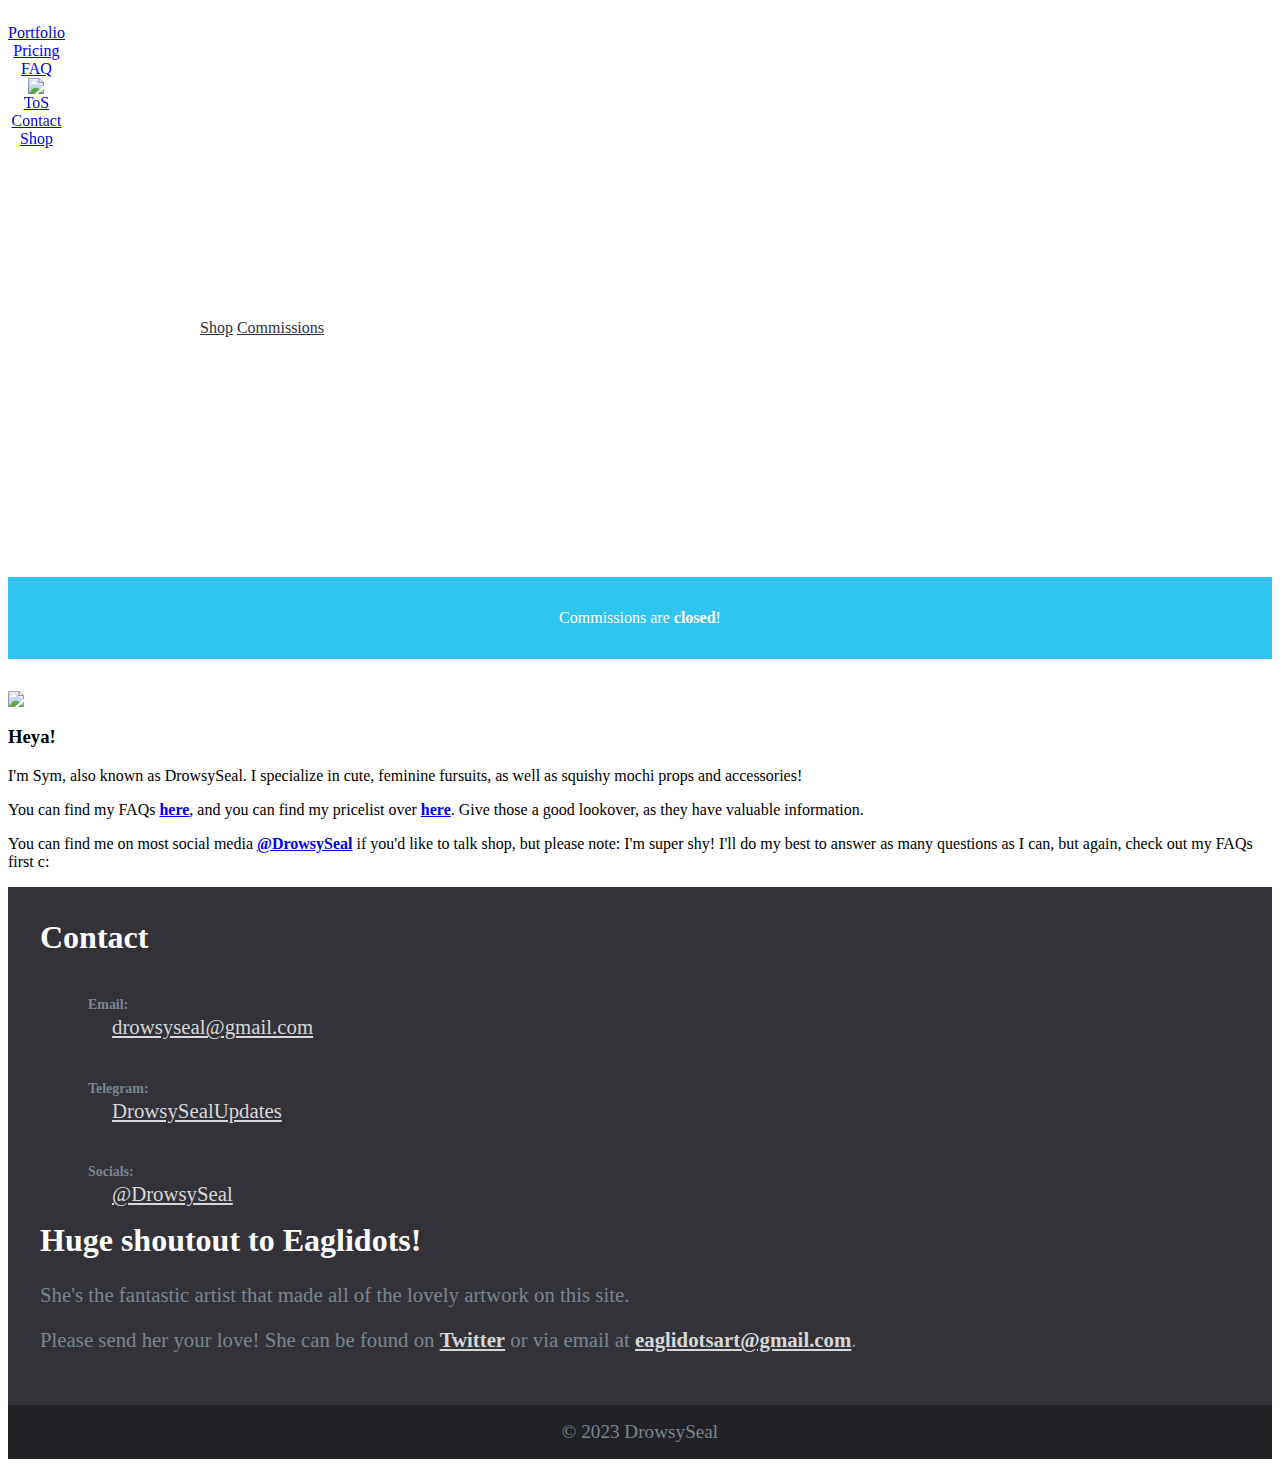
==== commit 227973fc: "Update commission status" ====
--- a/index.html
+++ b/index.html
@@ -60,7 +60,7 @@
         </div>
       </div>
     </div>
-    <div id="commissions">
+    <div id="commission-status">
       <span>Commissions are <strong>closed</strong>!</span>
     </div>
     <div class="grid-container halves" id="about">
--- a/css/style.css
+++ b/css/style.css
@@ -0,0 +1,286 @@
+/* COLORS:
+BLUE:
+Main: 57d7fa
+Darker Main: #2fc5ee
+GREY:
+Light: #d7d8d9
+Medium: #7a8691
+Dark: #323238
+Darkest: #222226
+*/
+
+/* NAV
+–––––––––––––––––––––––––––––––––––––––––––––––––– */
+.list-wrap {
+    height: 6rem;
+    position: sticky;
+    z-index: 100;
+    top: 0;
+    width: 100%;
+    background-color: #fff;
+}
+
+#nav li {
+    align-items: center;
+    justify-content: center;
+}
+
+#nav li #logo {
+    display: block;
+}
+
+#logo {
+    display: none;
+}
+
+#mobile-logo {
+    max-width: 5.5rem;
+    position: absolute;
+    top: 0;
+    z-index: 111;
+    left: calc(50% - 2.75rem);
+    background-color: #fff;
+    padding-top: 0.25rem;
+}
+
+#logo img {
+    max-width: 6rem;
+}
+
+.hamburger {
+    position: fixed;
+    z-index: 100;
+    top: 1rem;
+    right: 1rem;
+    border: none;
+    font-size: 2.5rem;
+    background: white;
+    cursor: pointer;
+  }
+  
+  .closeIcon {
+    display: none;
+  }
+  
+  .menu {
+    transform: translateY(-100%);
+    transition: transform 0.2s;
+    z-index: 99;
+    background: #fff;
+    color: #323238;
+    list-style: none;
+    padding-top: 6.5rem;
+    
+  }
+  
+  .showMenu {
+    transform: translateY(0);
+  }
+
+/* HERO
+–––––––––––––––––––––––––––––––––––––––––––––––––– */
+
+#hero {
+    padding: 2rem 0rem 13rem 0rem;
+    background-image: url(../images/hero.png);
+    background-size:fill;
+    background-repeat: no-repeat;
+    background-position: center;
+    background-position-y: 60%;
+    color: #fff;
+}
+
+#hero .button {
+    background-color: #fff;
+    color: #323238;
+}
+
+#hero-text h4 {
+    margin-bottom: 0;
+}
+
+#fast-links {
+    padding: 0;
+}
+
+#commission-status {
+    background-color: #2fc5ee;
+    padding: 2rem;
+    margin-bottom: 2rem;
+    text-align: center;
+    color: #fff;
+}
+
+/* ABOUT
+–––––––––––––––––––––––––––––––––––––––––––––––––– */
+
+#about img {
+    display: block;
+    max-width: 100%;
+}
+
+#about span {
+    display: block;
+    text-align: left;
+}
+
+/* FOOTER
+–––––––––––––––––––––––––––––––––––––––––––––––––– */
+
+#footer {
+    padding: 2rem;
+    font-size: 1.3rem;
+    bottom:0;
+    left:0;
+    background-color: #323238;
+    color: #7a8691
+}
+
+#footer h5 {
+    display: flex;
+    margin: 0;
+    color: #fff;
+    font-size: 2rem;
+    margin-bottom: 1.5rem;
+}
+
+#footer h6 {
+    margin-bottom: 0rem;
+    text-align: left;
+    font-weight:900;
+}
+
+#footer a {
+    color: #d7d8d9;
+}
+
+#footer i {
+    padding-right: 3rem;
+    font-size: 1.5rem;
+}
+
+.footer-link a {
+    margin-left: 4.5rem;
+    margin-bottom: 1rem;
+    display: flex;
+}
+
+#shoutout {
+    text-align: left;
+}
+
+#shoutout h6 {
+    padding: 0;
+}
+
+#copyright {
+    padding: 1rem;
+    background-color: #222226;
+    color:#7a8691;
+    text-align: center;
+    font-size: 1.2rem;
+}
+
+/* ------------- MISC */
+
+.portfolio img {
+    border-radius: 0.5rem;
+}
+
+.portfolio-item {
+    display: block;
+}
+
+.bullet-points ul li {
+    list-style: circle;
+}
+
+#socials {
+    font-size: 5rem;
+}
+
+#socials span {
+    font-size: 2rem;
+    display:block;
+}
+
+
+/* Media Queries
+–––––––––––––––––––––––––––––––––––––––––––––––––– */
+
+/* Larger than mobile (default point when grid becomes active) */
+@media (min-width: 600px) {
+    .list-wrap {
+        height: 8rem;
+    }
+
+    .menu-header {
+        cursor: pointer;
+        display: none;
+    }
+
+    #nav ul {
+        align-items: center;
+        transform: translateY(0);
+    }
+    
+    .list-wrap {
+        display: flex;
+        max-height: 100%;
+    }
+
+    #logo {
+        display: flex;
+    }
+
+    #logo img {
+        max-width: 6rem;
+        display: flex;
+    }
+
+    #mobile-logo {
+        display: none;
+    }
+
+    .hamburger {
+        display: none;
+    }
+      
+    .closeIcon {
+        display: none;
+    }
+    
+    .menu {
+    transform: translateY(100%);
+    transition: transform 0.2s;
+    z-index: 99;
+    background: #fff;
+    color: #323238;
+    list-style: none;
+    padding: 0rem;        
+    }
+
+    #hero {
+        padding: 2rem 10rem 13rem 10rem;
+    }
+
+    .bullets ul li {
+        margin-left: 1.5rem;
+    }
+}
+
+/* Larger than phablet */
+@media (min-width: 900px) {
+    #nav li {
+        display: flex;
+        align-items: center;
+        justify-content: center;
+    }
+
+    #fast-links {
+        padding: 2rem;
+    }
+}
+
+/* Larger than tablet */
+@media (min-width: 1200px) {}